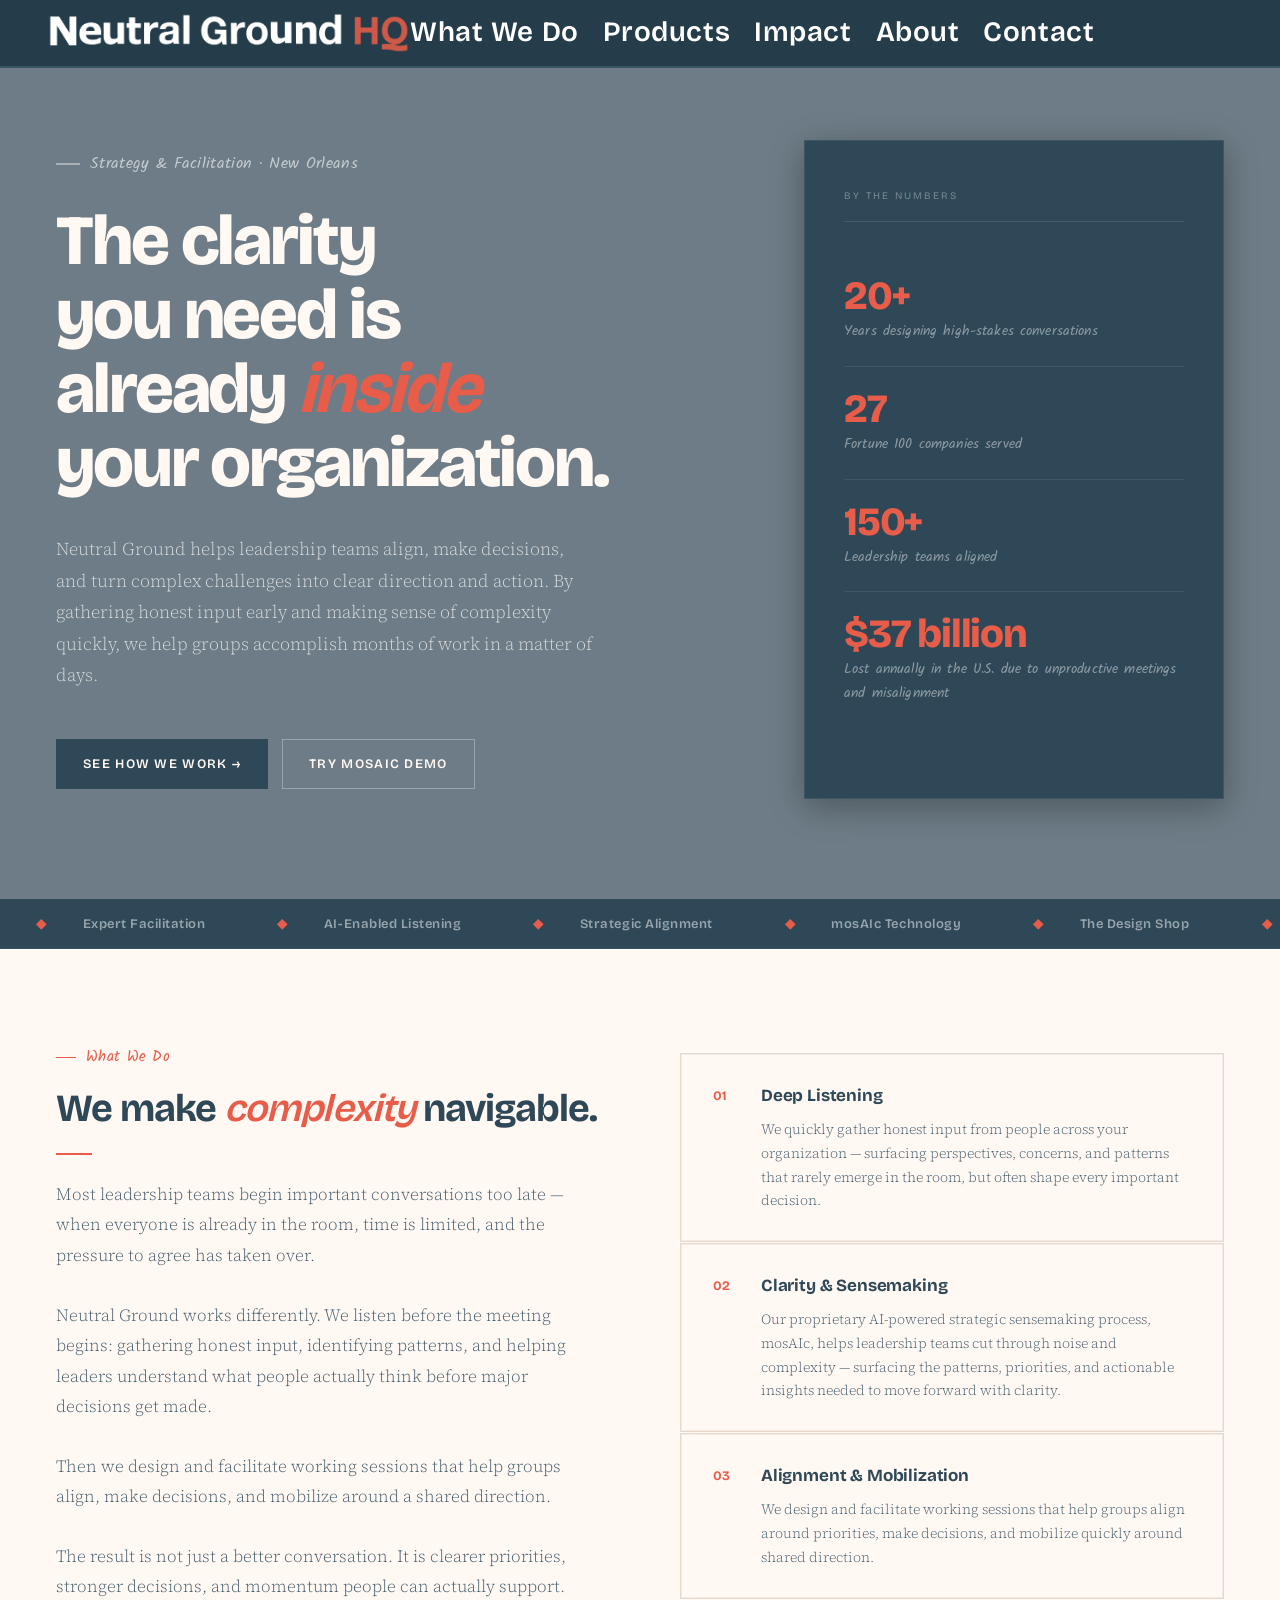
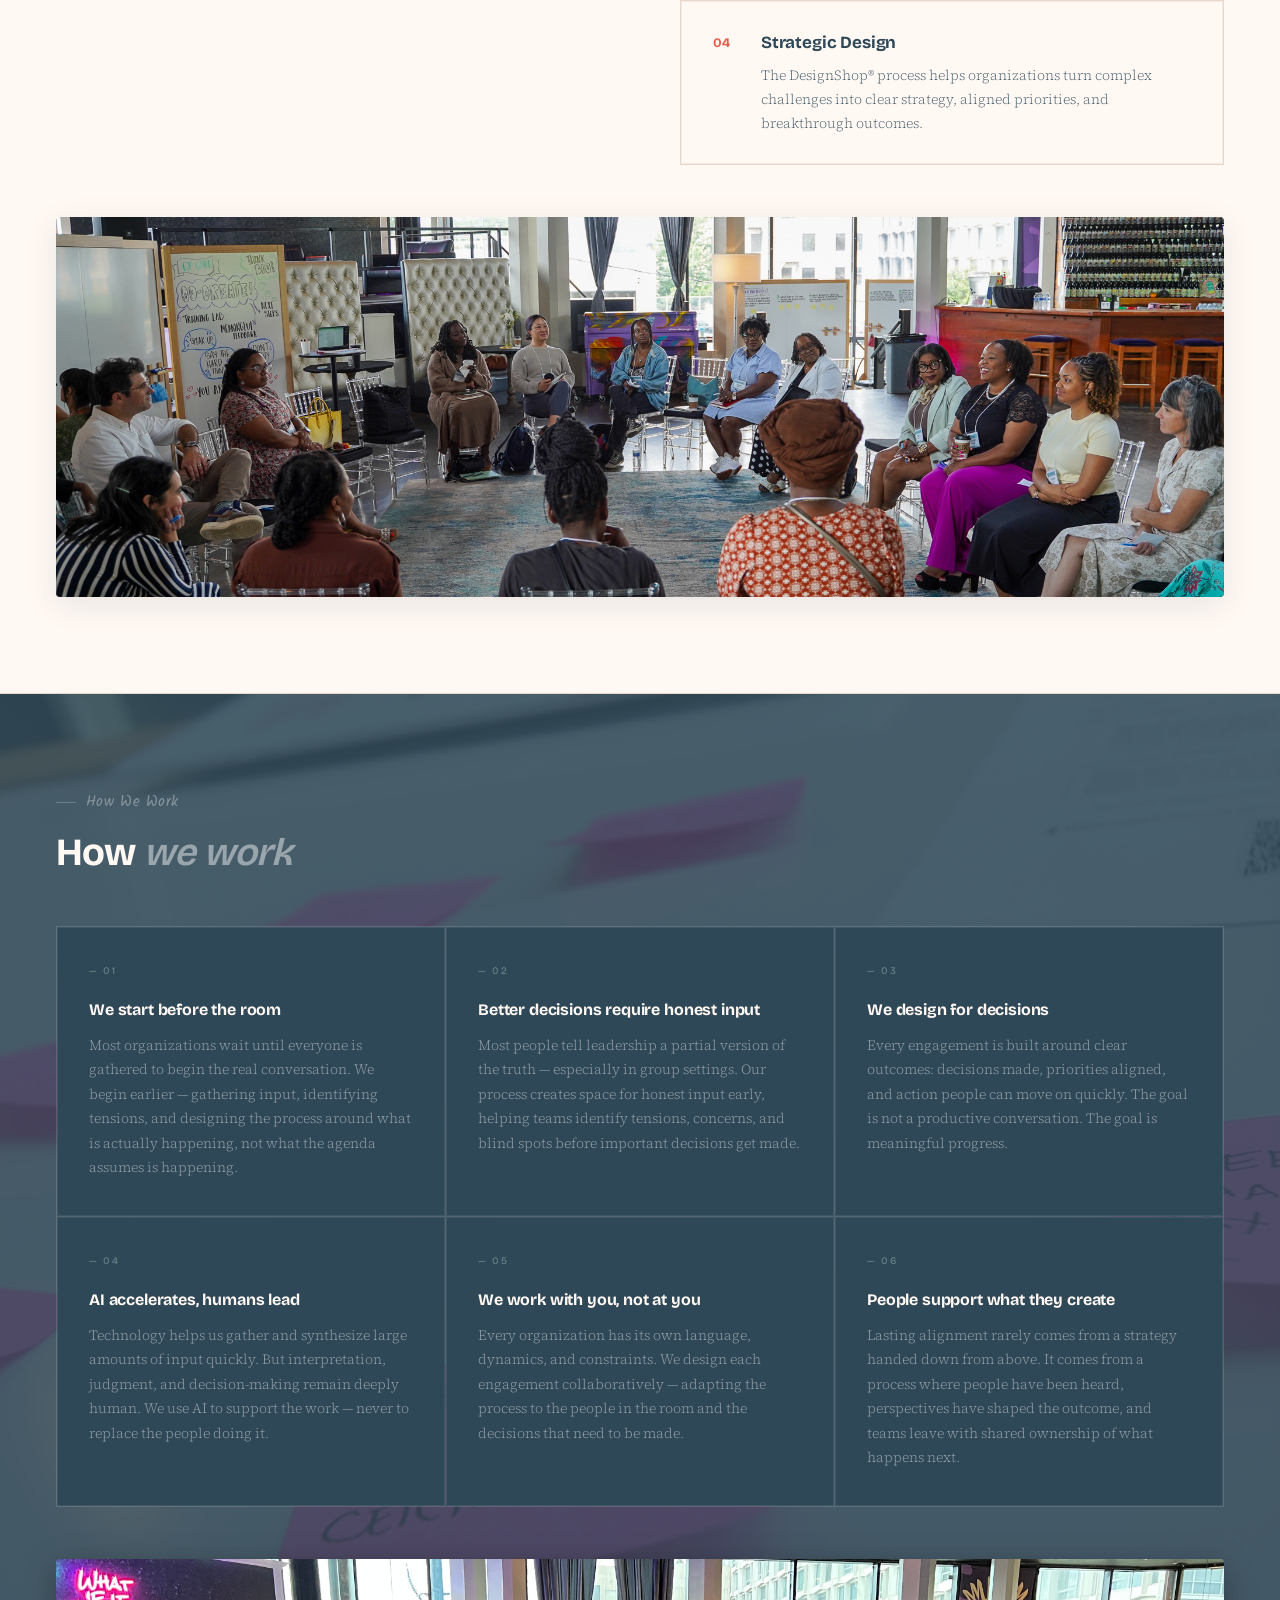
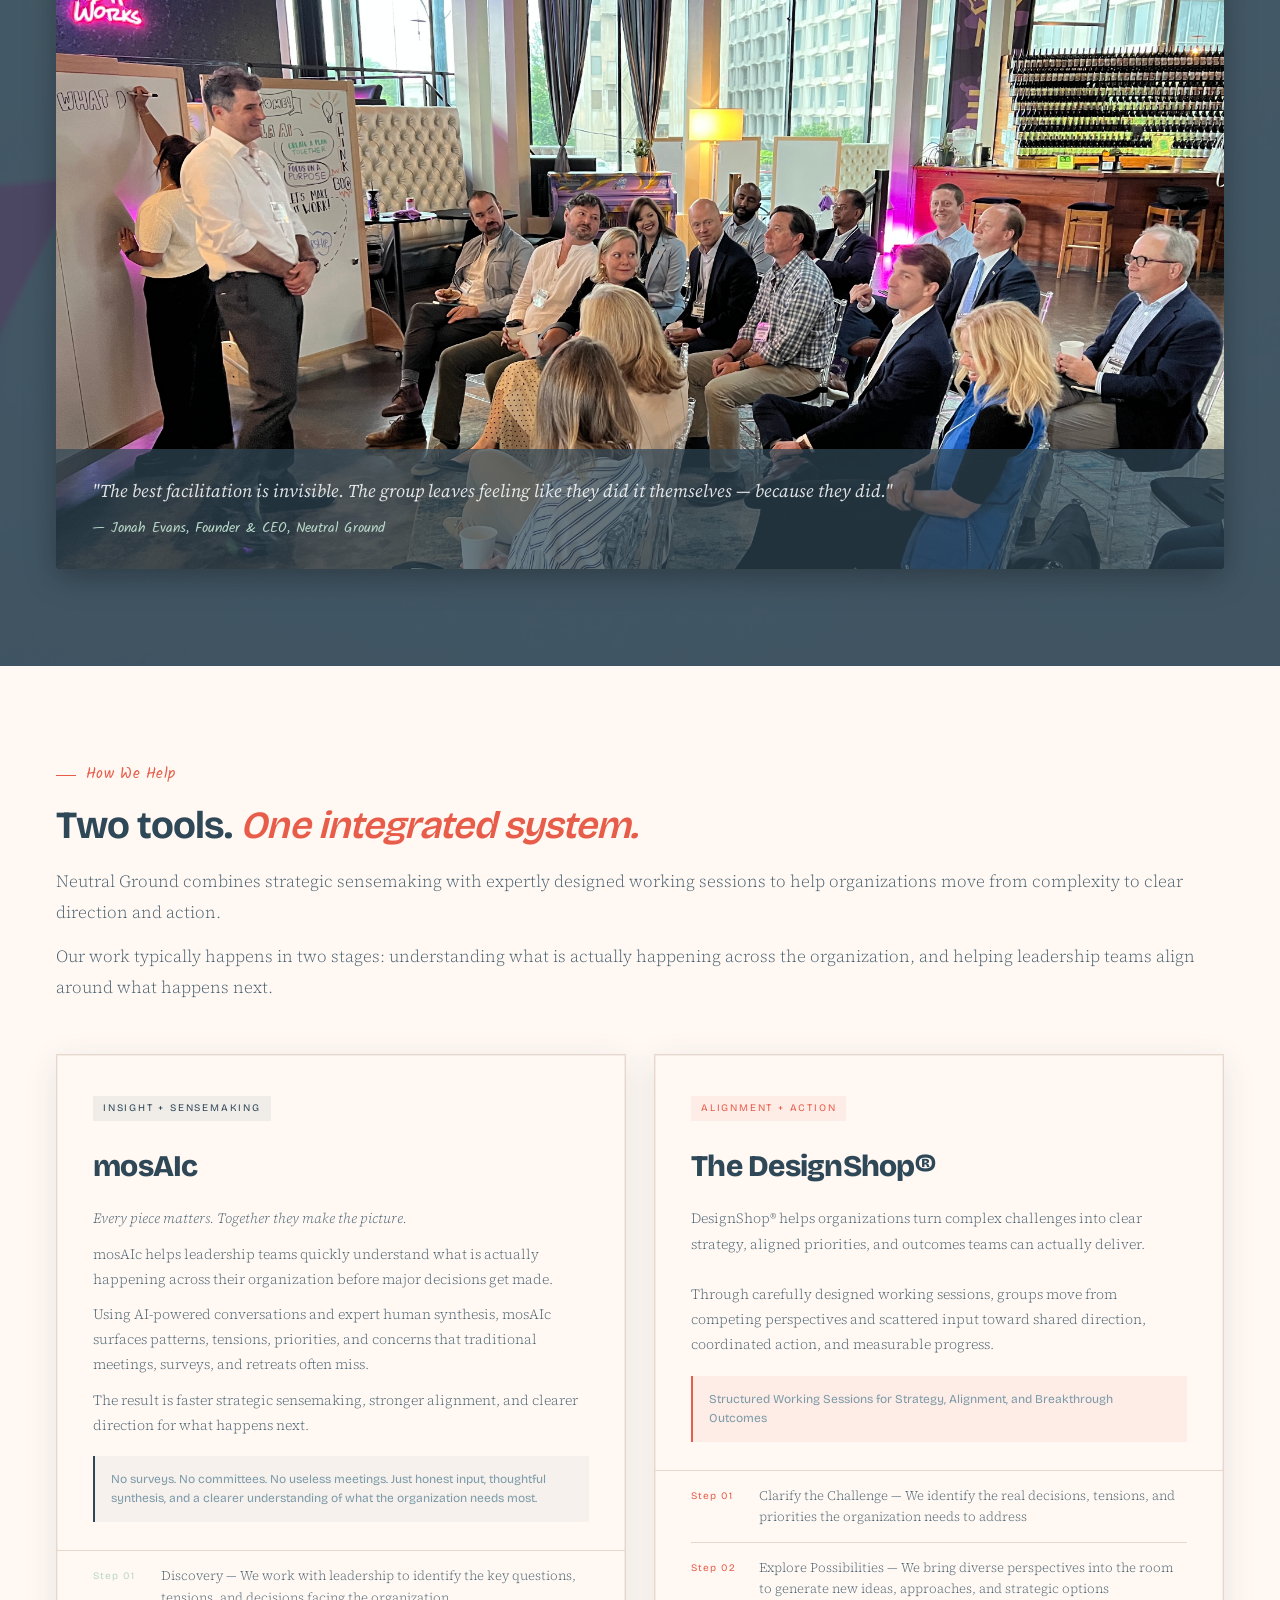
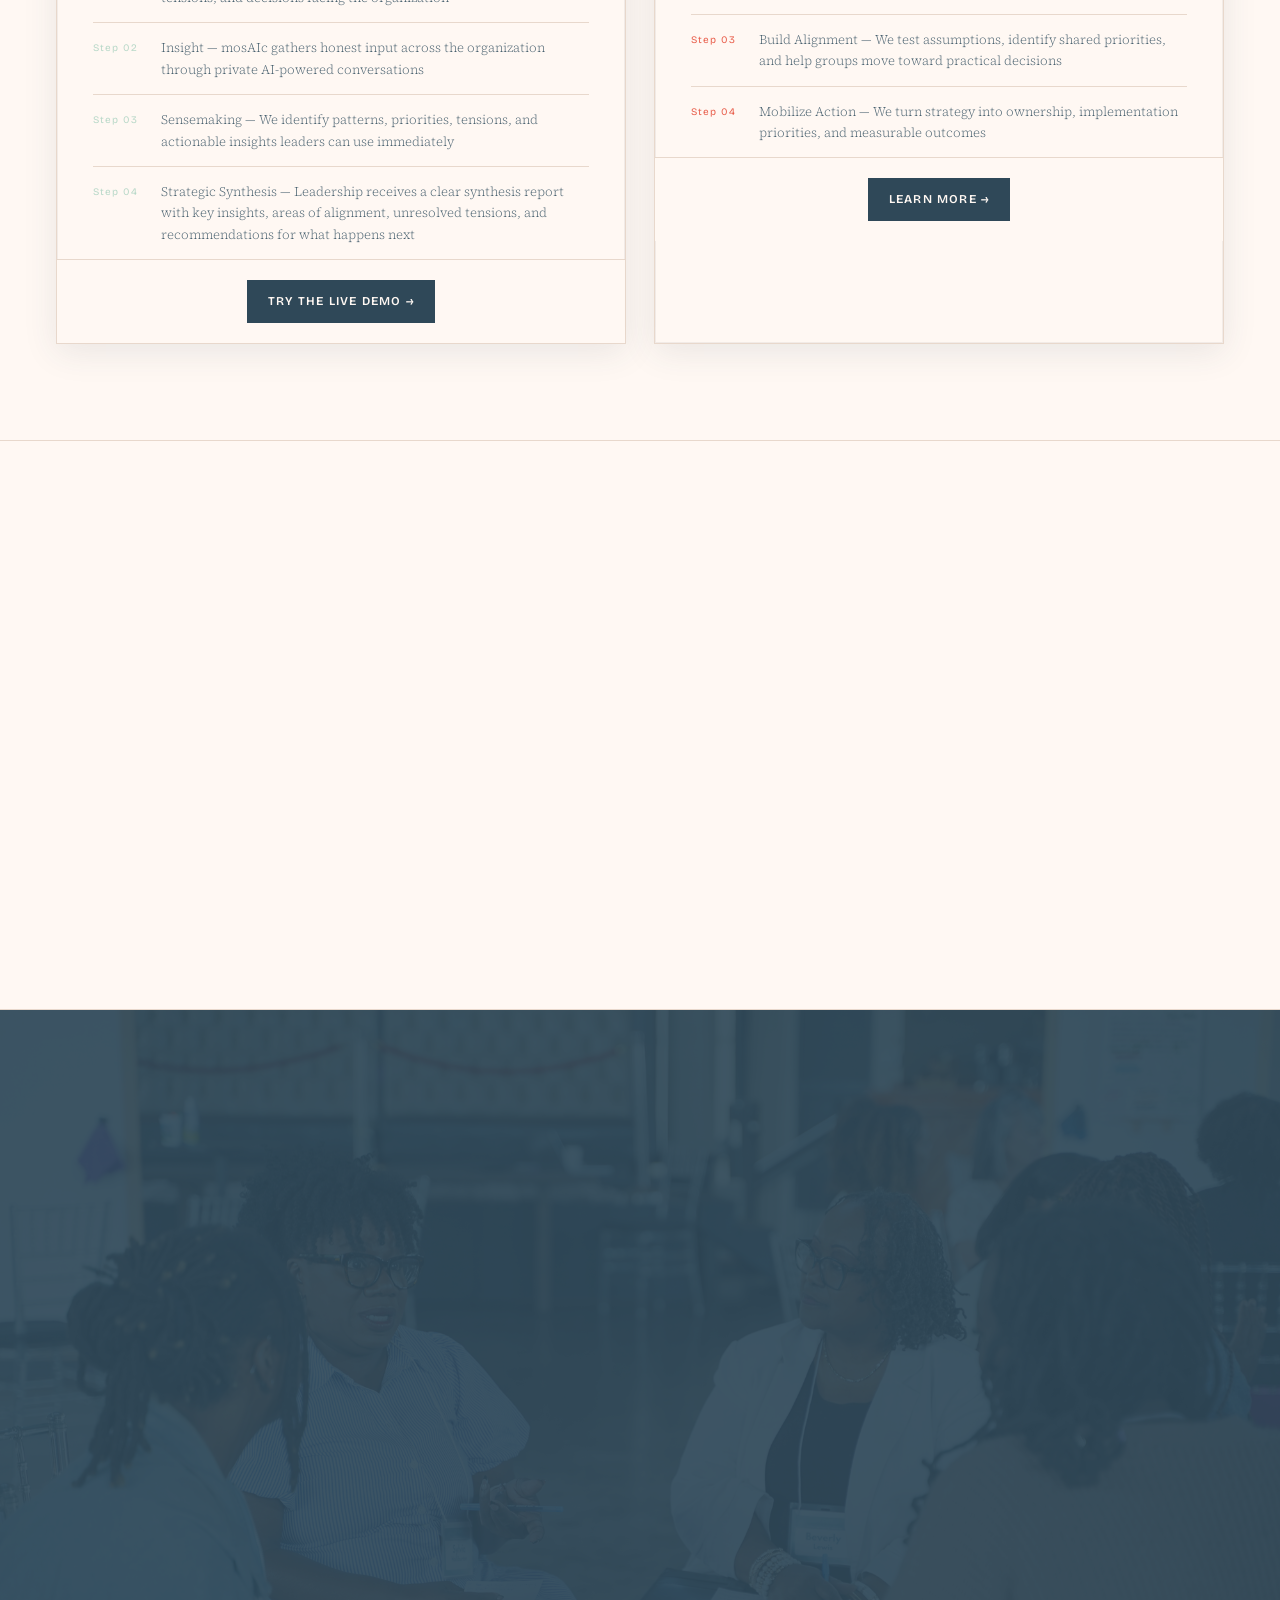
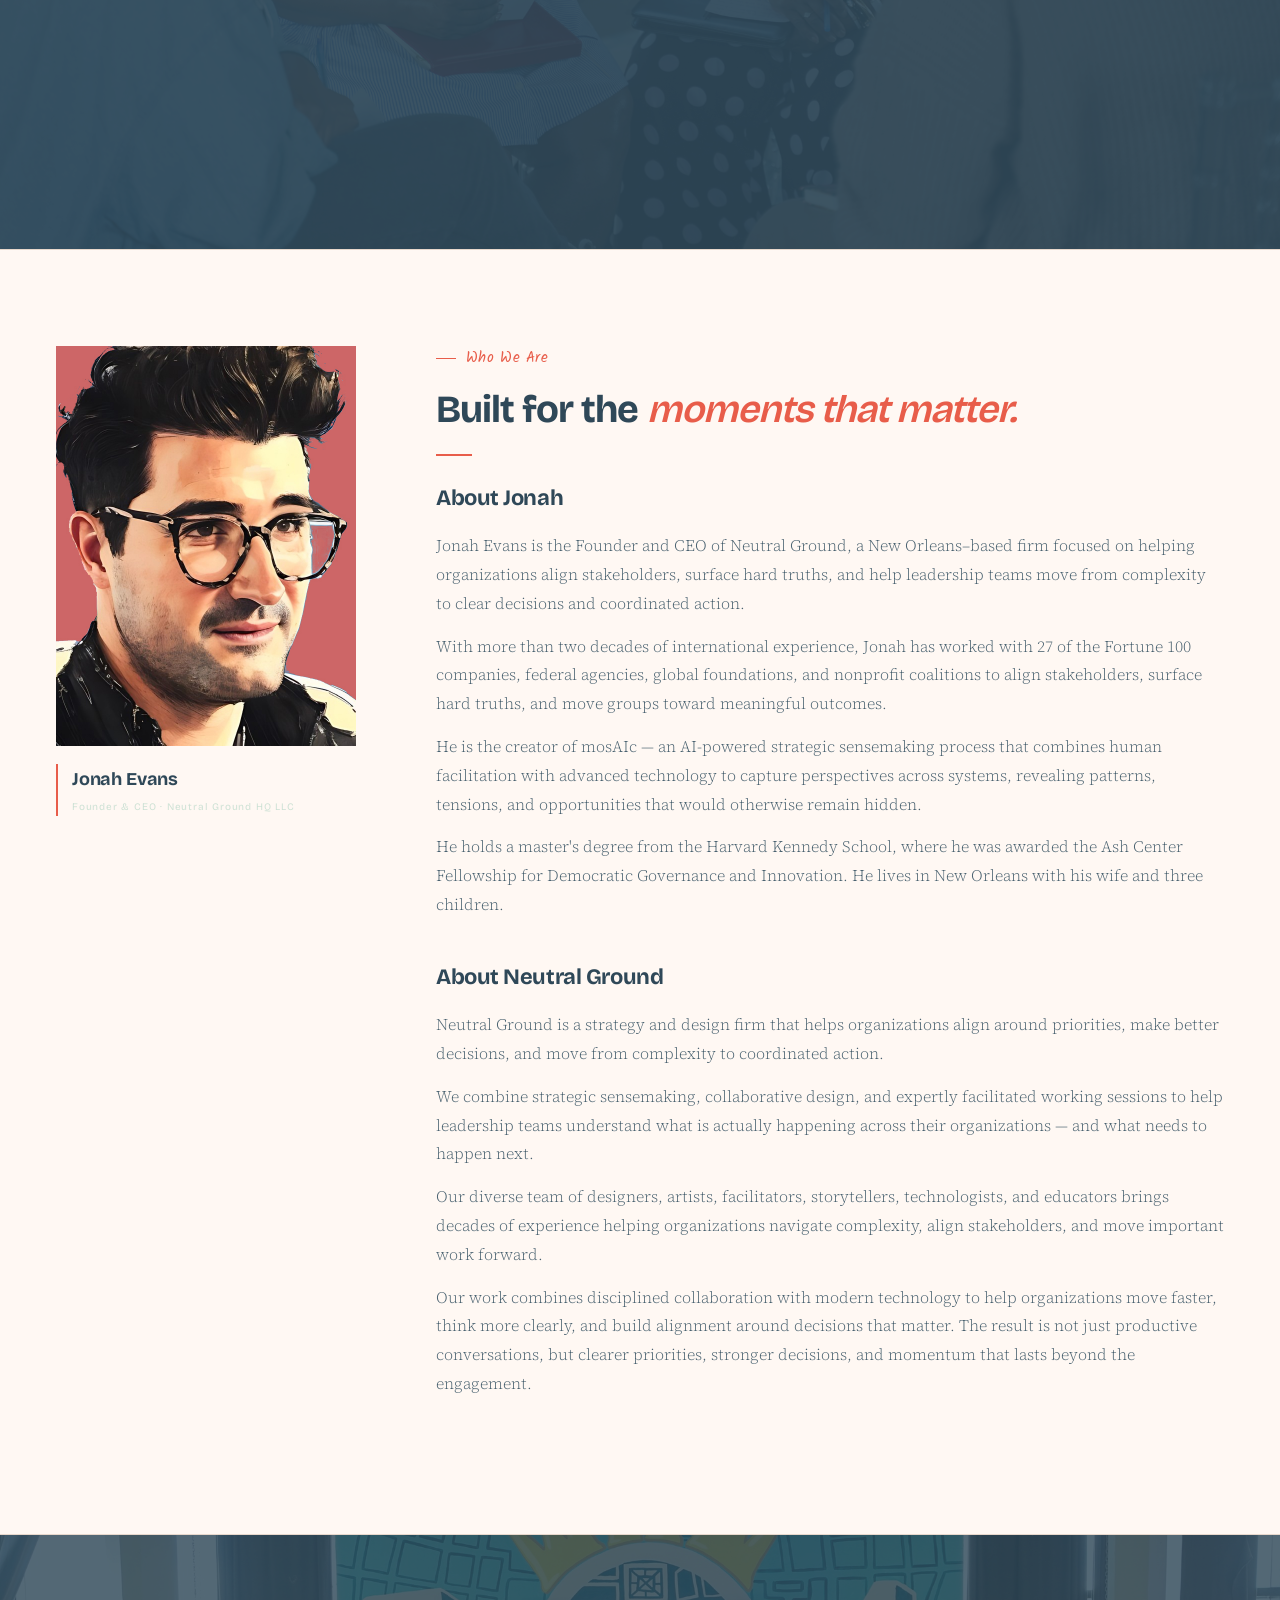
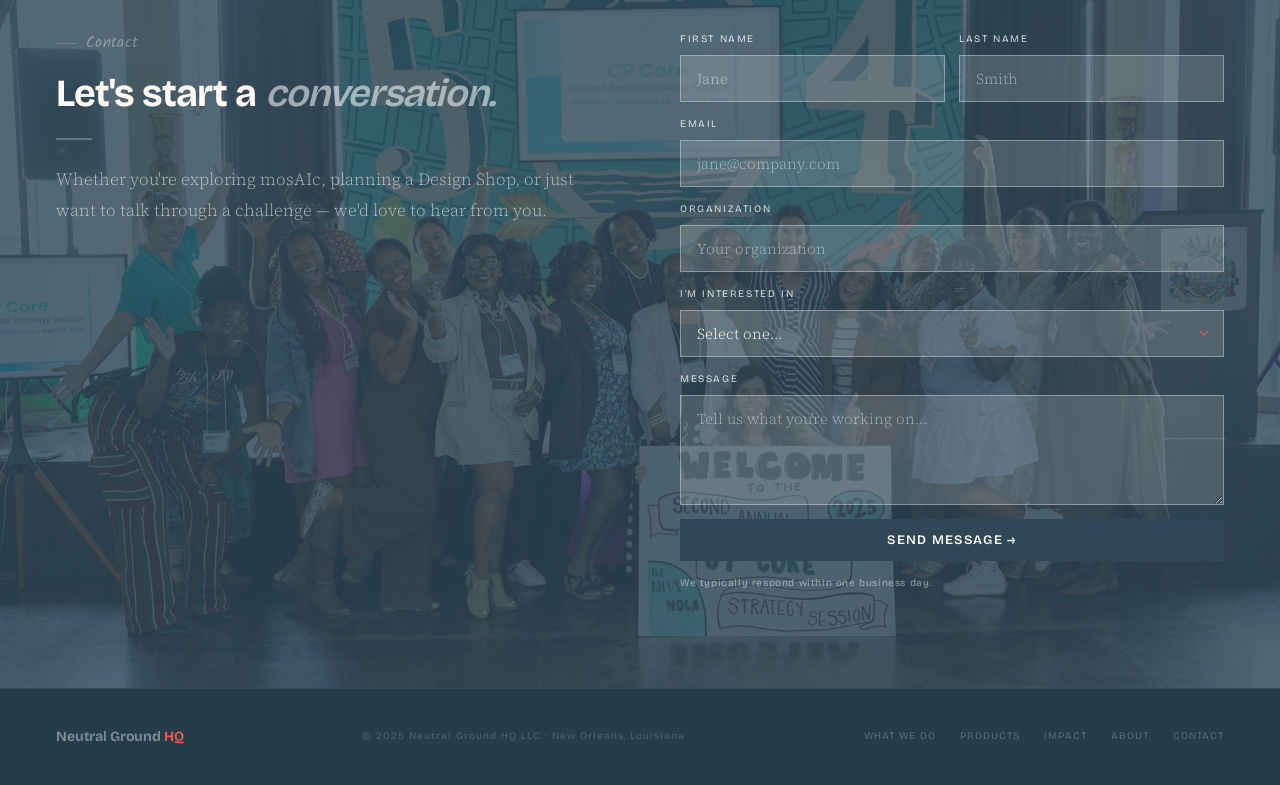
==== index.html @ d1ad0143 "Nav: rewrite from scratch with CSS grid layout Replaces flex-with-pseudo-element centering + absolut" ====
<!DOCTYPE html>
<html lang="en">
<head>
  <meta charset="UTF-8"/>
  <meta name="viewport" content="width=device-width, initial-scale=1.0"/>
  <title>Neutral Ground HQ — Strategy & Facilitation</title>
  <meta name="description" content="Neutral Ground HQ — Strategy & Facilitation. We help leadership teams align, decide, and move forward on their most complex challenges."/>
  <meta property="og:title" content="Neutral Ground HQ — Strategy & Facilitation"/>
  <meta property="og:description" content="We help leadership teams align, decide, and move forward on their most complex challenges."/>
  <meta property="og:image" content="https://neutralgroundhq.com/SEO.png"/>
  <meta property="og:url" content="https://neutralgroundhq.com"/>
  <meta property="og:type" content="website"/>
  <meta name="twitter:card" content="summary_large_image"/>
  <meta name="twitter:title" content="Neutral Ground HQ — Strategy & Facilitation"/>
  <meta name="twitter:description" content="We help leadership teams align, decide, and move forward on their most complex challenges."/>
  <meta name="twitter:image" content="https://neutralgroundhq.com/SEO.png"/>
  <link rel="preconnect" href="https://fonts.googleapis.com"/>
  <link rel="preconnect" href="https://fonts.gstatic.com" crossorigin/>
  <link href="https://fonts.googleapis.com/css2?family=Bricolage+Grotesque:opsz,wght@12..96,300;12..96,400;12..96,600;12..96,700;12..96,800&family=Source+Serif+4:ital,wght@0,300;0,400;1,300;1,400&family=Kalam:wght@300;400;700&display=swap" rel="stylesheet"/>
  <link rel="stylesheet" href="styles.css?v=7"/>
</head>
<body>

<!-- NAV -->
<nav class="site-nav">
  <a href="#hero" class="site-nav__logo" aria-label="Neutral Ground HQ home">
    <img src="Neutral_Ground_HQ_White.png" alt="Neutral Ground HQ"/>
  </a>
  <ul class="site-nav__links" id="navLinks">
    <li><a href="#what-we-do">What We Do</a></li>
    <li><a href="#products">Products</a></li>
    <li><a href="#impact">Impact</a></li>
    <li><a href="#who-we-are">About</a></li>
    <li><a href="#contact">Contact</a></li>
  </ul>
  <button class="site-nav__toggle" id="navToggle" aria-label="Toggle navigation" aria-expanded="false">
    <span></span><span></span><span></span>
  </button>
</nav>
<div class="site-nav__overlay" id="navOverlay"></div>

<!-- HERO -->
<section id="hero">
  <video class="hero-video" autoplay loop muted playsinline>
    <source src="HERO_BG_3.mp4" type="video/mp4"/>
  </video>
  <div class="hero-overlay"></div>
  <div class="hero-left fade-in">
    <p class="hero-kicker">Strategy &amp; Facilitation · New Orleans</p>
    <h1>
      The clarity<br/>
      you need is<br/>
      already <em>inside</em><br/>
      your organization.
    </h1>
    <p class="hero-lead">
      Neutral Ground helps leadership teams align, make decisions, and turn complex challenges into clear direction and action. By gathering honest input early and making sense of complexity quickly, we help groups accomplish months of work in a matter of days.
    </p>
    <div class="hero-actions">
      <a class="btn btn-navy" href="#approach">See How We Work →</a>
      <a class="btn btn-ghost" href="mosaic/">Try mosAIc Demo</a>
    </div>
  </div>
  <div class="hero-right fade-in">
    <p class="hero-panel-label">By the numbers</p>
    <div class="hero-stat">
      <div class="h-stat-num">20+</div>
      <div class="h-stat-lbl">Years designing high-stakes conversations</div>
    </div>
    <div class="hero-stat">
      <div class="h-stat-num">27</div>
      <div class="h-stat-lbl">Fortune 100 companies served</div>
    </div>
    <div class="hero-stat">
      <div class="h-stat-num">150+</div>
      <div class="h-stat-lbl">Leadership teams aligned</div>
    </div>
    <div class="hero-stat">
      <div class="h-stat-num">$37 billion</div>
      <div class="h-stat-lbl">Lost annually in the U.S. due to unproductive meetings and misalignment</div>
    </div>
  </div>
</section>

<!-- TICKER -->
<div class="ticker-wrap">
  <div class="ticker-track">
    <span class="ticker-item"><span class="ta">◆</span>Expert Facilitation</span>
    <span class="ticker-item"><span class="ta">◆</span>AI-Enabled Listening</span>
    <span class="ticker-item"><span class="ta">◆</span>Strategic Alignment</span>
    <span class="ticker-item"><span class="ta">◆</span>mosAIc Technology</span>
    <span class="ticker-item"><span class="ta">◆</span>The Design Shop</span>
    <span class="ticker-item"><span class="ta">◆</span>Collins Vision Framework</span>
    <span class="ticker-item"><span class="ta">◆</span>The Collaboration Code</span>
    <span class="ticker-item"><span class="ta">◆</span>Harvard Kennedy School</span>
    <span class="ticker-item"><span class="ta">◆</span>Expert Facilitation</span>
    <span class="ticker-item"><span class="ta">◆</span>AI-Enabled Listening</span>
    <span class="ticker-item"><span class="ta">◆</span>Strategic Alignment</span>
    <span class="ticker-item"><span class="ta">◆</span>mosAIc Technology</span>
    <span class="ticker-item"><span class="ta">◆</span>The Design Shop</span>
    <span class="ticker-item"><span class="ta">◆</span>Collins Vision Framework</span>
    <span class="ticker-item"><span class="ta">◆</span>The Collaboration Code</span>
    <span class="ticker-item"><span class="ta">◆</span>Harvard Kennedy School</span>
  </div>
</div>

<!-- WHAT WE DO -->
<section id="what-we-do">
  <div class="wwd-layout">
    <div class="fade-in">
      <p class="section-label">What We Do</p>
      <h2>We make <em>complexity</em> navigable.</h2>
      <div class="divider"></div>
      <p class="lead">Most leadership teams begin important conversations too late — when everyone is already in the room, time is limited, and the pressure to agree has taken over.</p>
      <br/>
      <p class="lead">Neutral Ground works differently. We listen before the meeting begins: gathering honest input, identifying patterns, and helping leaders understand what people actually think before major decisions get made.</p>
      <br/>
      <p class="lead">Then we design and facilitate working sessions that help groups align, make decisions, and mobilize around a shared direction.</p>
      <br/>
      <p class="lead">The result is not just a better conversation. It is clearer priorities, stronger decisions, and momentum people can actually support.</p>
    </div>
    <div class="service-list fade-in">
      <div class="service-item"><span class="s-num">01</span><div class="s-content"><h3>Deep Listening</h3><p>We quickly gather honest input from people across your organization &mdash; surfacing perspectives, concerns, and patterns that rarely emerge in the room, but often shape every important decision.</p></div></div>
      <div class="service-item"><span class="s-num">02</span><div class="s-content"><h3>Clarity &amp; Sensemaking</h3><p>Our proprietary AI-powered strategic sensemaking process, mosAIc, helps leadership teams cut through noise and complexity &mdash; surfacing the patterns, priorities, and actionable insights needed to move forward with clarity.</p></div></div>
      <div class="service-item"><span class="s-num">03</span><div class="s-content"><h3>Alignment &amp; Mobilization</h3><p>We design and facilitate working sessions that help groups align around priorities, make decisions, and mobilize quickly around shared direction.</p></div></div>
      <div class="service-item"><span class="s-num">04</span><div class="s-content"><h3>Strategic Design</h3><p>The DesignShop&reg; process helps organizations turn complex challenges into clear strategy, aligned priorities, and breakthrough outcomes.</p></div></div>
    </div>
  </div>
  <img class="section-photo section-photo-wide fade-in" src="People Photos/people-10.jpg" alt="Team working through a challenge together in a circle discussion"/>
</section>

<!-- APPROACH -->
<section id="approach">
  <div class="fade-in">
    <p class="section-label" style="color:rgba(255,255,255,0.35)">How We Work</p>
    <h2 class="light">How <em style="color:rgba(255,255,255,0.45)">we work</em></h2>
  </div>
  <div class="approach-grid fade-in">
    <div class="a-cell"><p class="a-num">— 01</p><h3 class="a-title">We start before the room</h3><p class="a-text">Most organizations wait until everyone is gathered to begin the real conversation. We begin earlier — gathering input, identifying tensions, and designing the process around what is actually happening, not what the agenda assumes is happening.</p></div>
    <div class="a-cell"><p class="a-num">— 02</p><h3 class="a-title">Better decisions require honest input</h3><p class="a-text">Most people tell leadership a partial version of the truth — especially in group settings. Our process creates space for honest input early, helping teams identify tensions, concerns, and blind spots before important decisions get made.</p></div>
    <div class="a-cell"><p class="a-num">— 03</p><h3 class="a-title">We design for decisions</h3><p class="a-text">Every engagement is built around clear outcomes: decisions made, priorities aligned, and action people can move on quickly. The goal is not a productive conversation. The goal is meaningful progress.</p></div>
    <div class="a-cell"><p class="a-num">— 04</p><h3 class="a-title">AI accelerates, humans lead</h3><p class="a-text">Technology helps us gather and synthesize large amounts of input quickly. But interpretation, judgment, and decision-making remain deeply human. We use AI to support the work — never to replace the people doing it.</p></div>
    <div class="a-cell"><p class="a-num">— 05</p><h3 class="a-title">We work with you, not at you</h3><p class="a-text">Every organization has its own language, dynamics, and constraints. We design each engagement collaboratively — adapting the process to the people in the room and the decisions that need to be made.</p></div>
    <div class="a-cell"><p class="a-num">— 06</p><h3 class="a-title">People support what they create</h3><p class="a-text">Lasting alignment rarely comes from a strategy handed down from above. It comes from a process where people have been heard, perspectives have shaped the outcome, and teams leave with shared ownership of what happens next.</p></div>
  </div>
  <div class="approach-photo-wrap fade-in">
    <img src="Photos/IMG_4321.JPG" alt="Facilitator leading a room of professionals"/>
    <div class="approach-photo-quote">
      <p>"The best facilitation is invisible. The group leaves feeling like they did it themselves — because they did."</p>
      <cite>— Jonah Evans, Founder &amp; CEO, Neutral Ground</cite>
    </div>
  </div>
</section>

<!-- PRODUCTS -->
<section id="products">
  <div class="fade-in">
    <p class="section-label">How We Help</p>
    <h2>Two tools. <em>One integrated system.</em></h2>
    <p class="lead" style="margin-top:14px">Neutral Ground combines strategic sensemaking with expertly designed working sessions to help organizations move from complexity to clear direction and action.</p>
    <p class="lead" style="margin-top:14px">Our work typically happens in two stages: understanding what is actually happening across the organization, and helping leadership teams align around what happens next.</p>
  </div>
  <div class="product-grid fade-in">
    <div class="product-card p-navy">
      <div class="product-header">
        <span class="p-eyebrow">Insight + Sensemaking</span>
        <h3 class="product-name">mosAIc</h3>
        <div class="product-desc">
          <p><em>Every piece matters. Together they make the picture.</em></p>
          <p>mosAIc helps leadership teams quickly understand what is actually happening across their organization before major decisions get made.</p>
          <p>Using AI-powered conversations and expert human synthesis, mosAIc surfaces patterns, tensions, priorities, and concerns that traditional meetings, surveys, and retreats often miss.</p>
          <p>The result is faster strategic sensemaking, stronger alignment, and clearer direction for what happens next.</p>
        </div>
        <div class="product-callout">No surveys. No committees. No useless meetings. Just honest input, thoughtful synthesis, and a clearer understanding of what the organization needs most.</div>
      </div>
      <ul class="product-steps">
        <li class="p-step"><span class="p-step-num">Step 01</span><span class="p-step-text">Discovery &mdash; We work with leadership to identify the key questions, tensions, and decisions facing the organization</span></li>
        <li class="p-step"><span class="p-step-num">Step 02</span><span class="p-step-text">Insight &mdash; mosAIc gathers honest input across the organization through private AI-powered conversations</span></li>
        <li class="p-step"><span class="p-step-num">Step 03</span><span class="p-step-text">Sensemaking &mdash; We identify patterns, priorities, tensions, and actionable insights leaders can use immediately</span></li>
        <li class="p-step"><span class="p-step-num">Step 04</span><span class="p-step-text">Strategic Synthesis &mdash; Leadership receives a clear synthesis report with key insights, areas of alignment, unresolved tensions, and recommendations for what happens next</span></li>
      </ul>
      <div class="product-footer">
        <a class="btn btn-navy btn-sm" href="mosaic/">Try the live demo →</a>
      </div>
    </div>
    <div class="product-card p-amber-t">
      <div class="product-header">
        <span class="p-eyebrow">Alignment + Action</span>
        <h3 class="product-name">The DesignShop&reg;</h3>
        <p class="product-desc">DesignShop&reg; helps organizations turn complex challenges into clear strategy, aligned priorities, and outcomes teams can actually deliver.<br/><br/>Through carefully designed working sessions, groups move from competing perspectives and scattered input toward shared direction, coordinated action, and measurable progress.</p>
        <div class="product-callout">Structured Working Sessions for Strategy, Alignment, and Breakthrough Outcomes</div>
      </div>
      <ul class="product-steps">
        <li class="p-step"><span class="p-step-num">Step 01</span><span class="p-step-text">Clarify the Challenge &mdash; We identify the real decisions, tensions, and priorities the organization needs to address</span></li>
        <li class="p-step"><span class="p-step-num">Step 02</span><span class="p-step-text">Explore Possibilities &mdash; We bring diverse perspectives into the room to generate new ideas, approaches, and strategic options</span></li>
        <li class="p-step"><span class="p-step-num">Step 03</span><span class="p-step-text">Build Alignment &mdash; We test assumptions, identify shared priorities, and help groups move toward practical decisions</span></li>
        <li class="p-step"><span class="p-step-num">Step 04</span><span class="p-step-text">Mobilize Action &mdash; We turn strategy into ownership, implementation priorities, and measurable outcomes</span></li>
      </ul>
      <div class="product-footer">
        <a class="btn btn-navy btn-sm" href="design-shop/">Learn More →</a>
      </div>
    </div>
  </div>
</section>

<!-- IMPACT -->
<section id="impact">
  <div class="impact-layout">
    <div class="fade-in impact-intro">
      <p class="section-label">Our Impact</p>
      <h2>Two decades. <em>Real results.</em></h2>
      <div class="divider"></div>
      <p class="lead">Neutral Ground helps organizations move through moments that matter: leadership transitions, strategic planning, organizational change, high-stakes retreats, competing priorities, and decisions that require real alignment to succeed.</p>
      <br/>
      <p class="lead">Our work spans Fortune 100 companies, nonprofits, universities, government agencies, and growing organizations navigating complexity, change, and rapid decision-making.</p>
    </div>
    <div class="fade-in">
      <p class="logo-strip-header">Recent clients + partners</p>
      <div class="logo-strip logo-strip-wide">
        <img src="LOGOs/gates-foundation.svg" alt="Gates Foundation"/>
        <img src="https://upload.wikimedia.org/wikipedia/commons/2/2f/Google_2015_logo.svg" alt="Google"/>
        <img src="https://upload.wikimedia.org/wikipedia/commons/0/06/US_Air_Force_Logo_Solid_Colour.svg" alt="U.S. Air Force"/>
        <img src="https://upload.wikimedia.org/wikipedia/commons/7/77/Tulane_University_Logo.svg" alt="Tulane University"/>
        <img src="https://upload.wikimedia.org/wikipedia/commons/b/b5/Logo_Habitat_for_Humanity.svg" alt="Habitat for Humanity"/>
        <img src="LOGOs/led-louisiana.svg" alt="Louisiana Economic Development"/>
      </div>
    </div>
  </div>
</section>

<!-- VALUES -->
<section id="values">
  <div class="fade-in">
    <p class="section-label">Our Values</p>
    <h2>What we <em>believe.</em></h2>
  </div>
  <div class="values-grid fade-in">
    <div class="v-cell"><p class="v-num">01</p><h3 class="v-title">People support what they help create</h3><p class="v-body">The strongest alignment comes from a process that reflects real perspectives. We build that into every engagement from the beginning because people are far more likely to support decisions they helped shape.</p></div>
    <div class="v-cell"><p class="v-num">02</p><h3 class="v-title">Hard truth, held well</h3><p class="v-body">The most useful thing we can offer leadership teams is an honest picture of where things actually stand. We create space for candor early &mdash; and help groups work productively with what emerges.</p></div>
    <div class="v-cell"><p class="v-num">03</p><h3 class="v-title">Human judgment, always</h3><p class="v-body">AI helps us move faster and synthesize at scale. But interpretation, judgment, and decision-making remain deeply human. We use technology to support the work &mdash; never to replace the people doing it.</p></div>
    <div class="v-cell"><p class="v-num">04</p><h3 class="v-title">Design over default</h3><p class="v-body">Good outcomes rarely happen by accident. They come from clear objectives, thoughtful structure, and a process designed around the real challenge the group needs to solve.</p></div>
    <div class="v-cell"><p class="v-num">05</p><h3 class="v-title">Outcomes, not optics</h3><p class="v-body">We measure success by what changes are made &mdash; decisions made, priorities aligned, and momentum that carries into real implementation. A well-run process without meaningful progress is not enough.</p></div>
    <div class="v-cell"><p class="v-num">06</p><h3 class="v-title">All of us are smarter than any of us.</h3><p class="v-body">The strongest solutions rarely come from a single person with the right answer. They emerge when diverse perspectives, honest input, and disciplined collaboration come together around a shared challenge.</p></div>
  </div>
</section>

<!-- WHO WE ARE -->
<section id="who-we-are">
  <div class="wwa-layout">
    <div class="bio-sidebar fade-in">
      <div class="headshot-wrap">
        <img src="Evans_headshot.jpg" alt="Jonah Evans" style="width:100%;height:100%;object-fit:cover;display:block;"/>
      </div>
      <div class="nameplate">
        <p class="nameplate-name">Jonah Evans</p>
        <p class="nameplate-role">Founder &amp; CEO · Neutral Ground HQ LLC</p>
      </div>
    </div>
    <div class="bio-main fade-in">
      <p class="section-label">Who We Are</p>
      <h2>Built for the <em>moments that matter.</em></h2>
      <div class="divider"></div>
      <div class="bio-section">
        <h3>About Jonah</h3>
        <p>Jonah Evans is the Founder and CEO of Neutral Ground, a New Orleans&ndash;based firm focused on helping organizations align stakeholders, surface hard truths, and help leadership teams move from complexity to clear decisions and coordinated action.</p>
        <p>With more than two decades of international experience, Jonah has worked with 27 of the Fortune 100 companies, federal agencies, global foundations, and nonprofit coalitions to align stakeholders, surface hard truths, and move groups toward meaningful outcomes.</p>
        <p>He is the creator of mosAIc &mdash; an AI-powered strategic sensemaking process that combines human facilitation with advanced technology to capture perspectives across systems, revealing patterns, tensions, and opportunities that would otherwise remain hidden.</p>
        <p>He holds a master's degree from the Harvard Kennedy School, where he was awarded the Ash Center Fellowship for Democratic Governance and Innovation. He lives in New Orleans with his wife and three children.</p>
      </div>
      <div class="bio-section">
        <h3>About Neutral Ground</h3>
        <p>Neutral Ground is a strategy and design firm that helps organizations align around priorities, make better decisions, and move from complexity to coordinated action.</p>
        <p>We combine strategic sensemaking, collaborative design, and expertly facilitated working sessions to help leadership teams understand what is actually happening across their organizations &mdash; and what needs to happen next.</p>
        <p>Our diverse team of designers, artists, facilitators, storytellers, technologists, and educators brings decades of experience helping organizations navigate complexity, align stakeholders, and move important work forward.</p>
        <p>Our work combines disciplined collaboration with modern technology to help organizations move faster, think more clearly, and build alignment around decisions that matter. The result is not just productive conversations, but clearer priorities, stronger decisions, and momentum that lasts beyond the engagement.</p>
      </div>
    </div>
  </div>
</section>

<!-- CONTACT -->
<section id="contact">
  <div class="contact-layout">
    <div class="fade-in">
      <p class="section-label">Contact</p>
      <h2 class="light">Let's start a <em>conversation.</em></h2>
      <div class="divider light"></div>
      <p class="lead light">Whether you're exploring mosAIc, planning a Design Shop, or just want to talk through a challenge — we'd love to hear from you.</p>
    </div>
    <form id="contactForm" class="contact-form fade-in">
      <input type="hidden" name="access_key" value="f3ae7047-282d-48bb-9bf1-25ac53d6015e">
      <input type="hidden" name="subject" value="New contact form submission — Neutral Ground">
      <input type="hidden" name="from_name" value="Neutral Ground Website">
      <div class="form-row">
        <div class="form-field">
          <label for="fname">First Name</label>
          <input type="text" id="fname" name="fname" placeholder="Jane"/>
        </div>
        <div class="form-field">
          <label for="lname">Last Name</label>
          <input type="text" id="lname" name="lname" placeholder="Smith"/>
        </div>
      </div>
      <div class="form-field">
        <label for="email">Email</label>
        <input type="email" id="email" name="email" placeholder="jane@company.com"/>
      </div>
      <div class="form-field">
        <label for="org">Organization</label>
        <input type="text" id="org" name="org" placeholder="Your organization"/>
      </div>
      <div class="form-field">
        <label for="interest">I'm interested in</label>
        <select id="interest" name="interest">
          <option value="">Select one…</option>
          <option value="mosaic">mosAIc</option>
          <option value="design-shop">The Design Shop</option>
          <option value="facilitation">Expert Facilitation</option>
          <option value="other">Something else</option>
        </select>
      </div>
      <div class="form-field">
        <label for="message">Message</label>
        <textarea id="message" name="message" placeholder="Tell us what you're working on…"></textarea>
      </div>
      <button type="submit" class="btn btn-navy" style="border:none;cursor:pointer;width:100%;justify-content:center;">Send Message →</button>
      <p id="status" class="form-note">We typically respond within one business day.</p>
    </form>
    <div id="thankYou" class="thank-you fade-in" style="display:none;" role="status" aria-live="polite">
      <svg class="ty-check" viewBox="0 0 24 24" width="40" height="40" aria-hidden="true">
        <circle cx="12" cy="12" r="11" fill="none" stroke="currentColor" stroke-width="1.5"/>
        <path d="M7 12.5l3.2 3.2L17 9" fill="none" stroke="currentColor" stroke-width="2" stroke-linecap="round" stroke-linejoin="round"/>
      </svg>
      <h3 class="ty-title">Thanks — we got it.</h3>
      <p class="ty-body">We'll respond within one business day. In the meantime, feel free to explore what we do.</p>
      <a class="btn btn-ghost btn-sm" href="mosaic/">Try the mosAIc demo →</a>
    </div>
  </div>
</section>

<!-- FOOTER -->
<footer>
  <div class="footer-logo">Neutral Ground <span>HQ</span></div>
  <p class="footer-copy">© 2025 Neutral Ground HQ LLC · New Orleans, Louisiana</p>
  <nav class="footer-links">
    <a href="#what-we-do">What We Do</a>
    <a href="#products">Products</a>
    <a href="#impact">Impact</a>
    <a href="#who-we-are">About</a>
    <a href="#contact">Contact</a>
  </nav>
</footer>

<script>
  // Fade-in animations
  const observer = new IntersectionObserver(
    entries => entries.forEach(e => { if (e.isIntersecting) e.target.classList.add('visible'); }),
    { threshold: 0.12 }
  );
  document.querySelectorAll('.fade-in').forEach(el => observer.observe(el));

  // Mobile nav toggle
  const toggle = document.getElementById('navToggle');
  const links = document.getElementById('navLinks');
  const overlay = document.getElementById('navOverlay');

  function closeNav() {
    toggle.classList.remove('open');
    links.classList.remove('open');
    overlay.classList.remove('open');
    toggle.setAttribute('aria-expanded', 'false');
    document.body.style.overflow = '';
  }

  toggle.addEventListener('click', () => {
    const isOpen = links.classList.contains('open');
    if (isOpen) {
      closeNav();
    } else {
      toggle.classList.add('open');
      links.classList.add('open');
      overlay.classList.add('open');
      toggle.setAttribute('aria-expanded', 'true');
      document.body.style.overflow = 'hidden';
    }
  });

  overlay.addEventListener('click', closeNav);
  links.querySelectorAll('a').forEach(a => a.addEventListener('click', closeNav));

  // Contact form submission (Web3Forms)
  const contactForm = document.getElementById('contactForm');
  const contactStatus = document.getElementById('status');

  contactForm.addEventListener('submit', async (e) => {
    e.preventDefault();
    contactStatus.textContent = 'Sending…';

    const formData = new FormData(contactForm);

    try {
      const response = await fetch('https://api.web3forms.com/submit', {
        method: 'POST',
        body: formData
      });
      const result = await response.json();

      if (result.success) {
        contactForm.style.display = 'none';
        document.getElementById('thankYou').style.display = 'flex';
      } else {
        contactStatus.textContent = 'Something went wrong — please try again.';
      }
    } catch {
      contactStatus.textContent = 'Network error — please email neutralgroundhq@gmail.com directly.';
    }
  });
</script>
</body>
</html>
---- styles.css ----
*, *::before, *::after { box-sizing: border-box; margin: 0; padding: 0; }

:root {
  --white:   #FFF8F3;
  --off:     #FFF8F3;
  --off2:    #F5C4B8;
  --navy:    #2F4858;
  --navy2:   #253D4A;
  --navy3:   #375565;
  --ink:     #2F4858;
  --ink2:    #4A6270;
  --ink3:    #7A9AA8;
  --red:     #E85D4A;
  --red-dim: rgba(232,93,74,0.12);
  --blue:    #B8D8C8;
  --amber-l: rgba(232,93,74,0.08);
  --border:  #E8D8CC;
  --border2: #D4C4B8;
  --ff-head:   'Bricolage Grotesque', sans-serif;
  --ff-body:   'Source Serif 4', Georgia, serif;
  --ff-accent: 'Kalam', cursive;
}

html {
  scroll-behavior: smooth;
  scroll-padding-top: 80px;
}

section, footer {
  scroll-margin-top: 80px;
}

body {
  background: var(--white);
  color: var(--ink);
  font-family: var(--ff-body);
  font-size: 17px;
  line-height: 1.7;
  overflow-x: hidden;
}

/* ── NAV ──────────────────────────────────────── */
.site-nav {
  position: fixed;
  top: 0;
  left: 0;
  width: 100%;
  height: 68px;
  z-index: 1000;
  display: grid;
  grid-template-columns: 1fr auto 1fr;
  align-items: center;
  padding: 0 48px;
  background: var(--navy2);
  border-bottom: 2px solid var(--navy3);
  box-sizing: border-box;
}

.site-nav__logo {
  justify-self: start;
  display: block;
  line-height: 0;
  text-decoration: none;
}

.site-nav__logo img {
  display: block;
  height: 40px;
  width: auto;
}

.site-nav__links {
  justify-self: center;
  display: flex;
  align-items: center;
  gap: 24px;
  list-style: none;
  margin: 0;
  padding: 0;
}

.site-nav__links a {
  font-family: var(--ff-head);
  font-size: 28px;
  font-weight: 600;
  letter-spacing: 0.02em;
  color: #ffffff;
  text-decoration: none;
  white-space: nowrap;
  transition: color 0.2s;
}

.site-nav__links a:hover { color: var(--white); }

.site-nav__toggle {
  justify-self: end;
  display: none;
  background: none;
  border: none;
  cursor: pointer;
  padding: 4px;
  z-index: 1200;
}

.site-nav__toggle span {
  display: block;
  width: 26px;
  height: 2px;
  background: var(--white);
  margin: 6px 0;
  border-radius: 2px;
  transition: transform 0.3s ease, opacity 0.3s ease;
}

.site-nav__toggle.open span:nth-child(1) {
  transform: translateY(8px) rotate(45deg);
}
.site-nav__toggle.open span:nth-child(2) {
  opacity: 0;
}
.site-nav__toggle.open span:nth-child(3) {
  transform: translateY(-8px) rotate(-45deg);
}

.site-nav__overlay {
  display: none;
}

/* ── HERO ─────────────────────────────────────── */
#hero {
  padding: 140px 56px 100px;
  display: grid;
  grid-template-columns: 1fr 420px;
  gap: 80px;
  align-items: center;
  min-height: 100vh;
  border-bottom: 1px solid var(--navy);
  position: relative;
  overflow: hidden;
}

.hero-video {
  position: absolute;
  top: 0;
  left: 0;
  width: 100%;
  height: 100%;
  object-fit: cover;
  z-index: 0;
}

.hero-overlay {
  position: absolute;
  top: 0;
  left: 0;
  width: 100%;
  height: 100%;
  background: rgba(47,72,88,0.7);
  z-index: 1;
}

.hero-left {
  position: relative;
  z-index: 2;
}

#hero h1 { color: var(--white); }
#hero .hero-kicker { color: rgba(255,255,255,0.6); }
#hero .hero-kicker::before { background: rgba(255,255,255,0.4); }
#hero .btn-ghost { color: var(--white); border-color: rgba(255,255,255,0.3); }

.hero-kicker {
  font-family: var(--ff-accent);
  font-size: 16px;
  letter-spacing: 0.02em;
  color: var(--red);
  margin-bottom: 28px;
  display: flex;
  align-items: center;
  gap: 10px;
}

.hero-kicker::before {
  content: '';
  display: inline-block;
  width: 24px; height: 1.5px;
  background: var(--red);
}

h1 {
  font-family: var(--ff-head);
  font-size: clamp(42px, 5.5vw, 74px);
  font-weight: 800;
  line-height: 1.05;
  letter-spacing: -0.03em;
  color: var(--navy);
  margin-bottom: 32px;
}

h1 em {
  font-style: italic;
  color: var(--red);
  font-weight: 700;
}

.hero-lead {
  font-size: 18px;
  font-weight: 300;
  color: rgba(255,255,255,0.7);
  line-height: 1.75;
  max-width: 540px;
  margin-bottom: 48px;
}

.hero-actions {
  display: flex;
  gap: 14px;
  flex-wrap: wrap;
}

.btn {
  font-family: var(--ff-head);
  font-size: 13px;
  font-weight: 600;
  letter-spacing: 0.1em;
  text-transform: uppercase;
  padding: 13px 26px;
  text-decoration: none;
  display: inline-flex;
  align-items: center;
  gap: 8px;
  transition: all 0.2s;
  border: 1.5px solid transparent;
}

.btn-navy {
  background: var(--navy);
  color: var(--white);
  border-color: var(--navy);
}
.btn-navy:hover { background: var(--red); border-color: var(--red); }

.btn-ghost {
  background: transparent;
  color: var(--navy);
  border-color: var(--border2);
}
.btn-ghost:hover { border-color: var(--blue); color: var(--blue); }

.btn-sm { font-size: 12px; padding: 10px 20px; }

/* Hero right — stat panel */
.hero-right {
  background: var(--navy);
  padding: 48px 40px;
  display: flex;
  flex-direction: column;
  gap: 0;
  position: relative;
  z-index: 2;
  box-shadow: inset 0 0 0 1px rgba(255,255,255,0.08), 0 8px 32px rgba(0,0,0,0.3);
  align-self: stretch;
}

.hero-panel-label {
  font-family: var(--ff-head);
  font-size: 10px;
  letter-spacing: 0.2em;
  text-transform: uppercase;
  color: rgba(255,255,255,0.35);
  margin-bottom: 32px;
  padding-bottom: 16px;
  border-bottom: 1px solid rgba(255,255,255,0.1);
}

.hero-stat {
  padding: 22px 0;
  border-bottom: 1px solid rgba(255,255,255,0.08);
}
.hero-stat:last-child { border-bottom: none; }

.h-stat-num {
  font-family: var(--ff-head);
  font-size: 40px;
  font-weight: 800;
  letter-spacing: -0.03em;
  color: var(--red);
  line-height: 1;
  margin-bottom: 4px;
}

.h-stat-lbl {
  font-family: var(--ff-accent);
  font-size: 14px;
  letter-spacing: 0.01em;
  color: rgba(255,255,255,0.45);
}

/* ── TICKER ───────────────────────────────────── */
.ticker-wrap {
  background: var(--navy);
  border-bottom: 1px solid var(--navy3);
  padding: 13px 0;
  overflow: hidden;
}

.ticker-track {
  display: flex;
  white-space: nowrap;
  animation: ticker 36s linear infinite;
}

.ticker-item {
  font-family: var(--ff-head);
  font-size: 13px;
  font-weight: 600;
  letter-spacing: 0.04em;
  color: rgba(255,255,255,0.5);
  padding: 0 36px;
}

.ticker-item .ta { color: var(--red); margin-right: 36px; }

@keyframes ticker {
  0%   { transform: translateX(0); }
  100% { transform: translateX(-50%); }
}

/* ── SECTION FOUNDATIONS ──────────────────────── */
section { padding: 96px 56px; }

.section-label {
  font-family: var(--ff-accent);
  font-size: 15px;
  letter-spacing: 0.02em;
  color: var(--red);
  margin-bottom: 16px;
  display: flex;
  align-items: center;
  gap: 10px;
}

.section-label::before {
  content: '';
  display: inline-block;
  width: 20px; height: 1px;
  background: var(--red);
}

h2 {
  font-family: var(--ff-head);
  font-size: clamp(28px, 3vw, 46px);
  font-weight: 700;
  line-height: 1.1;
  letter-spacing: -0.025em;
  color: var(--navy);
  margin-bottom: 20px;
}

h2 em { font-style: italic; font-weight: 600; color: var(--red); }
h2.light { color: var(--white); }
h2.light em { color: rgba(255,255,255,0.55); }

.lead {
  font-size: 17px;
  font-weight: 300;
  color: var(--ink2);
  line-height: 1.8;
  max-width: 580px;
}

.lead.light { color: rgba(255,255,255,0.6); }

.divider { width: 36px; height: 2px; background: var(--red); margin: 24px 0; }
.divider.light { background: rgba(255,255,255,0.25); }

/* ── WHAT WE DO ───────────────────────────────── */
#what-we-do {
  background: var(--off);
  border-bottom: 1px solid var(--border);
}

.wwd-layout {
  display: grid;
  grid-template-columns: 1fr 1fr;
  gap: 80px;
  align-items: start;
}

.service-list {
  display: flex;
  flex-direction: column;
  gap: 1px;
  margin-top: 8px;
}

.service-item {
  background: var(--white);
  border: 1px solid var(--border);
  padding: 28px 32px;
  display: flex;
  gap: 24px;
  align-items: flex-start;
  transition: border-color 0.2s, box-shadow 0.2s;
  box-shadow: inset 0 0 0 1px rgba(0,0,0,0.05);
}
.service-item:hover {
  border-color: var(--border2);
  box-shadow: 0 2px 16px rgba(47,72,88,0.06);
}

.s-num {
  font-family: var(--ff-head);
  font-size: 13px;
  font-weight: 700;
  color: var(--red);
  letter-spacing: 0.02em;
  min-width: 24px;
  padding-top: 3px;
}

.s-content h3 {
  font-family: var(--ff-head);
  font-size: 17px;
  font-weight: 700;
  letter-spacing: -0.01em;
  color: var(--navy);
  margin-bottom: 7px;
}

.s-content p {
  font-size: 14px;
  font-weight: 300;
  color: var(--ink2);
  line-height: 1.7;
  font-family: var(--ff-body);
}

/* ── APPROACH ─────────────────────────────────── */
#approach {
  background: var(--navy);
  border-bottom: 1px solid rgba(255,255,255,0.06);
}

#approach .section-label { color: rgba(255,255,255,0.4); }
#approach .section-label::before { background: rgba(255,255,255,0.2); }

.approach-grid {
  display: grid;
  grid-template-columns: repeat(3, 1fr);
  gap: 1px;
  background: rgba(255,255,255,0.07);
  border: 1px solid rgba(255,255,255,0.07);
  margin-top: 52px;
}

.a-cell {
  background: var(--navy);
  padding: 36px 32px;
  transition: background 0.2s;
  position: relative;
  box-shadow: inset 0 0 0 1px rgba(255,255,255,0.08);
}
.a-cell:hover { background: var(--navy3); }

.a-cell::before {
  content: '';
  position: absolute;
  top: 0; left: 0; right: 0;
  height: 2px;
  background: transparent;
  transition: background 0.2s;
}
.a-cell:hover::before { background: var(--red); }

.a-num {
  font-family: var(--ff-head);
  font-size: 10px;
  letter-spacing: 0.15em;
  color: rgba(184,216,200,0.45);
  margin-bottom: 16px;
}

.a-title {
  font-family: var(--ff-head);
  font-size: 16px;
  font-weight: 700;
  color: var(--white);
  margin-bottom: 10px;
  letter-spacing: -0.01em;
}

.a-text {
  font-family: var(--ff-body);
  font-size: 14px;
  font-weight: 300;
  color: rgba(255,255,255,0.5);
  line-height: 1.75;
}

.approach-pull {
  margin-top: 52px;
  padding: 32px 36px;
  border-left: 3px solid var(--red);
  background: rgba(255,255,255,0.03);
  max-width: 680px;
}

.approach-pull p {
  font-family: var(--ff-body);
  font-size: 20px;
  font-style: italic;
  color: rgba(255,255,255,0.7);
  line-height: 1.5;
  margin-bottom: 14px;
}

.approach-pull cite {
  font-family: var(--ff-accent);
  font-size: 14px;
  letter-spacing: 0.01em;
  color: var(--blue);
  font-style: normal;
}

/* ── PRODUCTS ─────────────────────────────────── */
#products {
  background: var(--white);
  border-bottom: 1px solid var(--border);
}

.product-grid {
  display: grid;
  grid-template-columns: 1fr 1fr;
  gap: 28px;
  margin-top: 52px;
}

.product-card {
  border: 1px solid var(--border);
  overflow: hidden;
  transition: box-shadow 0.2s;
  box-shadow: inset 0 0 0 1px rgba(0,0,0,0.05), 0 8px 32px rgba(47,72,88,0.1);
}
.product-card:hover {
  box-shadow: 0 8px 32px rgba(47,72,88,0.08);
}

.product-header {
  padding: 36px 36px 28px;
  border-bottom: 1px solid var(--border);
}

.p-eyebrow {
  font-family: var(--ff-head);
  font-size: 10px;
  letter-spacing: 0.18em;
  text-transform: uppercase;
  padding: 4px 10px;
  display: inline-block;
  margin-bottom: 20px;
}

.p-navy .p-eyebrow { background: rgba(47,72,88,0.07); color: var(--navy); }
.p-amber-t .p-eyebrow { background: var(--amber-l); color: var(--red); }

.product-name {
  font-family: var(--ff-head);
  font-size: 30px;
  font-weight: 800;
  letter-spacing: -0.025em;
  color: var(--navy);
  margin-bottom: 14px;
}

.product-desc {
  font-family: var(--ff-body);
  font-size: 14px;
  font-weight: 300;
  color: var(--ink2);
  line-height: 1.8;
}

.product-desc p + p { margin-top: 10px; }

.product-callout {
  font-family: var(--ff-head);
  font-size: 12px;
  color: var(--ink3);
  padding: 14px 16px;
  margin-top: 18px;
  line-height: 1.6;
}

.p-navy .product-callout { background: rgba(47,72,88,0.04); border-left: 2px solid var(--navy); }
.p-amber-t .product-callout { background: var(--amber-l); border-left: 2px solid var(--red); }

.product-steps {
  list-style: none;
  padding: 0 36px;
}

.p-step {
  display: flex;
  gap: 16px;
  padding: 14px 0;
  border-bottom: 1px solid var(--border);
  align-items: flex-start;
}
.p-step:last-child { border-bottom: none; }

.p-step-num {
  font-family: var(--ff-head);
  font-size: 10px;
  letter-spacing: 0.1em;
  min-width: 52px;
  flex-shrink: 0;
  padding-top: 3px;
}

.p-navy .p-step-num { color: var(--blue); }
.p-amber-t .p-step-num { color: var(--red); }

.p-step-text {
  font-family: var(--ff-body);
  font-size: 13px;
  font-weight: 300;
  color: var(--ink2);
  line-height: 1.65;
}

.product-footer {
  padding: 20px 36px;
  background: var(--off);
  border-top: 1px solid var(--border);
  display: flex;
  align-items: center;
  justify-content: center;
  gap: 16px;
  flex-wrap: wrap;
}

.p-link {
  font-family: var(--ff-head);
  font-size: 13px;
  font-weight: 600;
  letter-spacing: 0.02em;
  text-decoration: none;
  display: inline-flex;
  align-items: center;
  gap: 8px;
  transition: gap 0.2s;
}

.p-navy .p-link { color: var(--navy); }
.p-amber-t .p-link { color: var(--blue); }
.p-link:hover { gap: 14px; }

/* ── MOSAIC DEMO ──────────────────────────────── */
#mosaic-demo {
  background: var(--off);
  border-bottom: 1px solid var(--border);
}

.demo-layout {
  display: grid;
  grid-template-columns: 1fr 1fr;
  gap: 60px;
  align-items: center;
  margin-top: 52px;
}

.demo-panel {
  background: var(--navy2);
  border: 1px solid rgba(255,255,255,0.07);
  overflow: hidden;
  box-shadow: inset 0 0 0 1px rgba(255,255,255,0.08), 0 8px 32px rgba(0,0,0,0.3);
}

.demo-bar {
  background: rgba(255,255,255,0.04);
  border-bottom: 1px solid rgba(255,255,255,0.07);
  padding: 10px 16px;
  display: flex;
  align-items: center;
  gap: 6px;
}

.dot-r { width: 10px; height: 10px; border-radius: 50%; background: #E85D4A; }
.dot-y { width: 10px; height: 10px; border-radius: 50%; background: var(--red); }
.dot-g { width: 10px; height: 10px; border-radius: 50%; background: #6DB88A; }

.demo-url {
  font-family: var(--ff-head);
  font-size: 13px;
  color: var(--blue);
  opacity: 0.6;
  margin-left: 10px;
}

.demo-body-inner {
  padding: 36px 32px;
}

.demo-status {
  font-family: var(--ff-head);
  font-size: 10px;
  letter-spacing: 0.18em;
  text-transform: uppercase;
  color: rgba(255,255,255,0.3);
  margin-bottom: 14px;
  display: flex;
  align-items: center;
  gap: 8px;
}

.status-dot {
  width: 6px; height: 6px;
  background: var(--blue);
  border-radius: 50%;
  animation: blink 2s ease-in-out infinite;
}

@keyframes blink { 0%,100%{opacity:1;} 50%{opacity:.3;} }

.demo-quote {
  font-family: var(--ff-body);
  font-size: 18px;
  font-style: italic;
  color: rgba(255,255,255,0.8);
  line-height: 1.5;
  margin-bottom: 28px;
}

.demo-right p {
  font-size: 16px;
  font-weight: 300;
  color: var(--ink2);
  line-height: 1.8;
  margin-bottom: 32px;
  font-family: var(--ff-body);
}

/* ── IMPACT ───────────────────────────────────── */
#impact {
  background: var(--white);
  border-bottom: 1px solid var(--border);
}

.impact-layout {
  display: grid;
  grid-template-columns: 1fr 1fr;
  gap: 80px;
  align-items: start;
}

.stats-panel {
  display: grid;
  grid-template-columns: 1fr 1fr;
  gap: 1px;
  background: var(--border);
  border: 1px solid var(--border);
  margin-top: 8px;
}

.stat-box {
  background: var(--white);
  padding: 28px 24px;
  transition: background 0.2s;
  box-shadow: inset 0 0 0 1px rgba(0,0,0,0.05);
}
.stat-box:hover { background: var(--off); }

.stat-num {
  font-family: var(--ff-head);
  font-size: 44px;
  font-weight: 800;
  letter-spacing: -0.03em;
  color: var(--red);
  line-height: 1;
  margin-bottom: 6px;
}

.stat-lbl {
  font-family: var(--ff-accent);
  font-size: 13px;
  letter-spacing: 0.01em;
  color: var(--ink3);
}

.logo-strip-header {
  font-family: var(--ff-accent);
  font-size: 14px;
  letter-spacing: 0.01em;
  color: var(--ink3);
  margin-bottom: 24px;
  margin-top: 52px;
  padding-bottom: 12px;
  border-bottom: 1px solid var(--border);
}

.logo-strip {
  display: flex;
  flex-wrap: wrap;
  align-items: center;
  gap: 36px 48px;
}

.logo-strip img {
  height: 36px;
  width: auto;
  max-width: 130px;
  object-fit: contain;
  display: block;
}

.logo-strip-wide {
  justify-content: center;
  gap: 48px 64px;
}

.logo-strip-wide img {
  height: 72px;
  max-width: 240px;
}

.impact-intro .lead {
  max-width: none;
}

#impact .logo-strip-header {
  margin-top: 0;
}

#products .lead {
  max-width: none;
}

.logo-strip-ph {
  font-family: var(--ff-head);
  font-size: 12px;
  color: var(--border2);
  border: 1px dashed var(--border);
  padding: 8px 14px;
  white-space: nowrap;
}

/* ── DESIGN SHOP ──────────────────────────────── */
#design-shop {
  background: var(--off);
  border-bottom: 1px solid var(--border);
}

.ds-layout {
  display: grid;
  grid-template-columns: 1fr 1fr;
  gap: 80px;
  align-items: start;
}

.ds-features {
  display: flex;
  flex-direction: column;
  gap: 1px;
}

.ds-feat {
  background: var(--white);
  border: 1px solid var(--border);
  padding: 22px 26px;
  display: flex;
  gap: 18px;
  align-items: flex-start;
  transition: border-color 0.2s;
  box-shadow: inset 0 0 0 1px rgba(0,0,0,0.05);
}
.ds-feat:hover { border-color: var(--border2); }

.ds-arrow {
  font-family: var(--ff-head);
  font-size: 12px;
  color: var(--blue);
  flex-shrink: 0;
  padding-top: 3px;
}

.ds-feat h4 {
  font-family: var(--ff-head);
  font-size: 15px;
  font-weight: 700;
  color: var(--navy);
  margin-bottom: 5px;
  letter-spacing: -0.01em;
}

.ds-feat p {
  font-family: var(--ff-body);
  font-size: 13px;
  font-weight: 300;
  color: var(--ink2);
  line-height: 1.7;
}

.collab-box {
  background: var(--navy);
  padding: 28px 32px;
  margin-top: 24px;
  display: flex;
  gap: 20px;
  align-items: flex-start;
  box-shadow: inset 0 0 0 1px rgba(255,255,255,0.08), 0 8px 32px rgba(0,0,0,0.3);
}

.collab-bar {
  width: 2px;
  background: var(--red);
  flex-shrink: 0;
  align-self: stretch;
}

.collab-inner h4 {
  font-family: var(--ff-head);
  font-size: 16px;
  font-weight: 700;
  color: var(--white);
  margin-bottom: 8px;
}

.collab-inner p {
  font-family: var(--ff-body);
  font-size: 13px;
  font-weight: 300;
  color: rgba(255,255,255,0.55);
  line-height: 1.7;
  margin-bottom: 14px;
}

.collab-link {
  font-family: var(--ff-head);
  font-size: 13px;
  font-weight: 600;
  letter-spacing: 0.02em;
  color: var(--blue);
  text-decoration: none;
  display: inline-flex;
  align-items: center;
  gap: 6px;
  transition: gap 0.2s;
}
.collab-link:hover { gap: 10px; }

/* ── VALUES ───────────────────────────────────── */
#values {
  background: var(--white);
  border-bottom: 1px solid var(--border);
}

.values-grid {
  display: grid;
  grid-template-columns: repeat(3, 1fr);
  gap: 1px;
  background: var(--border);
  border: 1px solid var(--border);
  margin-top: 52px;
}

.v-cell {
  background: var(--white);
  padding: 36px 30px;
  transition: background 0.2s;
  position: relative;
  box-shadow: inset 0 0 0 1px rgba(255,255,255,0.08);
}
.v-cell:hover { background: var(--off); }
.v-cell:hover::before {
  content: '';
  position: absolute;
  top: 0; left: 0; right: 0;
  height: 2px;
  background: var(--red);
}

.v-num {
  font-family: var(--ff-head);
  font-size: 10px;
  letter-spacing: 0.15em;
  color: var(--blue);
  opacity: 0.5;
  margin-bottom: 14px;
}

.v-title {
  font-family: var(--ff-head);
  font-size: 16px;
  font-weight: 700;
  letter-spacing: -0.01em;
  color: var(--navy);
  margin-bottom: 10px;
}

.v-body {
  font-family: var(--ff-body);
  font-size: 13px;
  font-weight: 300;
  color: var(--ink2);
  line-height: 1.75;
}

/* ── WHO WE ARE ───────────────────────────────── */
#who-we-are {
  background: var(--off);
  border-bottom: 1px solid var(--border);
}

.wwa-layout {
  display: grid;
  grid-template-columns: 300px 1fr;
  gap: 80px;
  align-items: start;
}

.bio-sidebar { position: sticky; top: 88px; }

.headshot-wrap {
  width: 100%;
  aspect-ratio: 3/4;
  background: var(--navy);
  position: relative;
  overflow: hidden;
}

.headshot-inner {
  width: 100%;
  height: 100%;
  background: linear-gradient(160deg, var(--navy3) 0%, var(--navy2) 100%);
  display: flex;
  align-items: flex-end;
  padding: 18px;
}

.headshot-ph {
  font-family: var(--ff-head);
  font-size: 10px;
  letter-spacing: 0.12em;
  text-transform: uppercase;
  color: rgba(255,255,255,0.25);
}

.nameplate {
  margin-top: 18px;
  padding-left: 14px;
  border-left: 2px solid var(--red);
}

.nameplate-name {
  font-family: var(--ff-head);
  font-size: 18px;
  font-weight: 700;
  letter-spacing: -0.01em;
  color: var(--navy);
}

.nameplate-role {
  font-family: var(--ff-head);
  font-size: 10px;
  letter-spacing: 0.08em;
  color: var(--blue);
  opacity: 0.7;
  margin-top: 4px;
}

.cred-tags {
  display: flex;
  flex-wrap: wrap;
  gap: 6px;
  margin-top: 14px;
}

.cred-tag {
  font-family: var(--ff-head);
  font-size: 10px;
  letter-spacing: 0.06em;
  text-transform: uppercase;
  color: var(--ink3);
  background: var(--white);
  border: 1px solid var(--border);
  padding: 4px 9px;
}

.bio-main {}

.bio-section { margin-bottom: 40px; }

.bio-section h3 {
  font-family: var(--ff-head);
  font-size: 22px;
  font-weight: 700;
  letter-spacing: -0.02em;
  color: var(--navy);
  margin-bottom: 14px;
}

.bio-section p {
  font-family: var(--ff-body);
  font-size: 16px;
  font-weight: 300;
  color: var(--ink2);
  line-height: 1.8;
  margin-bottom: 14px;
}

/* ── CONTACT ──────────────────────────────────── */
#contact {
  background: var(--navy);
}

.contact-layout {
  display: grid;
  grid-template-columns: 1fr 1fr;
  gap: 80px;
  align-items: start;
}

#contact .section-label { color: rgba(255,255,255,0.35); }
#contact .section-label::before { background: rgba(255,255,255,0.2); }

.contact-info { margin-top: 36px; }

.c-row {
  display: flex;
  gap: 20px;
  padding: 14px 0;
  border-bottom: 1px solid rgba(255,255,255,0.07);
  align-items: flex-start;
}

.c-lbl {
  font-family: var(--ff-head);
  font-size: 10px;
  letter-spacing: 0.15em;
  text-transform: uppercase;
  color: var(--red);
  min-width: 80px;
  flex-shrink: 0;
  padding-top: 2px;
}

.c-val {
  font-family: var(--ff-body);
  font-size: 14px;
  font-weight: 300;
  color: rgba(255,255,255,0.8);
}

.c-val a { color: rgba(255,255,255,0.8); text-decoration: none; transition: color 0.2s; }
.c-val a:hover { color: var(--blue); }

.contact-form {
  display: flex;
  flex-direction: column;
  gap: 14px;
}

.form-row { display: grid; grid-template-columns: 1fr 1fr; gap: 14px; }

.form-field { display: flex; flex-direction: column; gap: 7px; }

.form-field label {
  font-family: var(--ff-head);
  font-size: 10px;
  letter-spacing: 0.16em;
  text-transform: uppercase;
  color: rgba(255,255,255,0.8);
}

.form-field input,
.form-field textarea,
.form-field select {
  background: rgba(255,255,255,0.15);
  border: 1px solid rgba(255,255,255,0.35);
  color: var(--white);
  font-family: var(--ff-body);
  font-size: 15px;
  font-weight: 300;
  padding: 12px 16px;
  outline: none;
  transition: border-color 0.2s;
}

.form-field input::placeholder,
.form-field textarea::placeholder { color: rgba(255,255,255,0.5); }

.form-field input:focus,
.form-field textarea:focus,
.form-field select:focus { border-color: var(--blue); }

.form-field textarea { resize: vertical; min-height: 110px; }

.form-field select {
  appearance: none;
  background-image: url("data:image/svg+xml,%3Csvg xmlns='http://www.w3.org/2000/svg' width='10' height='6'%3E%3Cpath d='M1 1l4 4 4-4' stroke='rgba(232,93,74,.7)' stroke-width='1.5' fill='none'/%3E%3C/svg%3E");
  background-repeat: no-repeat;
  background-position: right 14px center;
}
.form-field select option { background: var(--navy2); }

.form-note {
  font-family: var(--ff-head);
  font-size: 10px;
  color: rgba(255,255,255,0.5);
  letter-spacing: 0.06em;
}

.thank-you {
  padding: 32px 36px;
  background: rgba(255,255,255,0.06);
  border: 1px solid rgba(255,255,255,0.15);
  border-left: 3px solid var(--red);
  color: var(--white);
  flex-direction: column;
  gap: 16px;
  align-items: flex-start;
}
.ty-check { color: var(--red); }
.ty-title {
  font-size: 28px;
  color: var(--white);
  margin: 0;
  line-height: 1.2;
}
.ty-body {
  color: rgba(255,255,255,0.65);
  margin: 0;
  max-width: 40ch;
  line-height: 1.5;
}

/* ── FOOTER ───────────────────────────────────── */
footer {
  background: var(--navy2);
  border-top: 1px solid rgba(255,255,255,0.06);
  padding: 36px 56px;
  display: flex;
  align-items: center;
  justify-content: space-between;
}

.footer-logo {
  font-family: var(--ff-head);
  font-size: 14px;
  font-weight: 700;
  letter-spacing: -0.01em;
  color: rgba(255,255,255,0.4);
}
.footer-logo span { color: var(--red); }

.footer-copy {
  font-family: var(--ff-head);
  font-size: 10px;
  letter-spacing: 0.1em;
  color: rgba(255,255,255,0.2);
}

.footer-links { display: flex; gap: 24px; }
.footer-links a {
  font-family: var(--ff-head);
  font-size: 10px;
  letter-spacing: 0.1em;
  text-transform: uppercase;
  color: rgba(255,255,255,0.25);
  text-decoration: none;
  transition: color 0.2s;
}
.footer-links a:hover { color: var(--blue); }

/* ── GRAPHIC SHOWCASE ─────────────────────────── */
.graphic-showcase {
  padding: 72px 56px;
  background: var(--navy);
  border-bottom: 1px solid rgba(255,255,255,0.06);
  display: flex;
  justify-content: center;
}
.graphic-showcase img {
  width: 85%;
  max-width: 1200px;
  height: auto;
  display: block;
  border-radius: 4px;
  box-shadow: inset 0 0 0 1px rgba(255,255,255,0.08), 0 8px 32px rgba(0,0,0,0.3);
}

/* ── PHOTO PLACEHOLDERS ───────────────────────── */
.photo-ph {
  width: 100%;
  background: var(--navy2);
  display: flex;
  align-items: center;
  justify-content: center;
  position: relative;
  overflow: hidden;
}

.photo-ph::after {
  content: attr(data-label);
  font-family: var(--ff-head);
  font-size: 10px;
  letter-spacing: 0.18em;
  text-transform: uppercase;
  color: rgba(255,255,255,0.25);
  text-align: center;
  padding: 0 24px;
}

.photo-ph-wide  { height: 380px; margin-top: 52px; }
.photo-ph-tall  { height: 480px; }
.photo-ph-med   { height: 300px; margin-top: 28px; }

.photo-ph-light { background: var(--off2); }
.photo-ph-light::after { color: var(--border2); }

/* ── SECTION PHOTOS ──────────────────────────── */
.section-photo {
  width: 100%;
  display: block;
  object-fit: cover;
  border-radius: 4px;
  box-shadow: inset 0 0 0 1px rgba(0,0,0,0.05), 0 8px 32px rgba(47,72,88,0.1);
}
.section-photo-wide { height: 380px; margin-top: 52px; }
.section-photo-tall { height: 480px; }
.section-photo-med  { height: 300px; margin-top: 28px; }

/* ── SECTION BACKGROUND IMAGES ───────────────── */
#approach {
  position: relative;
  overflow: hidden;
}
#approach::before {
  content: '';
  position: absolute;
  top: 0; left: 0; width: 100%; height: 100%;
  background: url('Photos/DSC09860.jpg') center/cover no-repeat;
  z-index: 0;
}
#approach::after {
  content: '';
  position: absolute;
  top: 0; left: 0; width: 100%; height: 100%;
  background: rgba(47,72,88,0.85);
  z-index: 1;
}
#approach > * { position: relative; z-index: 2; }

#contact {
  position: relative;
  overflow: hidden;
}
#contact::before {
  content: '';
  position: absolute;
  top: 0; left: 0; width: 100%; height: 100%;
  background: url('2025_CP_Core_Strategy_Session_Group_Photo_02.jpg') center top/cover no-repeat;
  z-index: 0;
}
#contact::after {
  content: '';
  position: absolute;
  top: 0; left: 0; width: 100%; height: 100%;
  background: rgba(47,72,88,0.82);
  z-index: 1;
}
#contact > * { position: relative; z-index: 2; }

/* Approach photo with quote overlay */
.approach-photo-wrap {
  position: relative;
  margin-top: 52px;
  overflow: hidden;
  border-radius: 4px;
  box-shadow: inset 0 0 0 1px rgba(255,255,255,0.08), 0 8px 32px rgba(0,0,0,0.3);
}
.approach-photo-wrap img {
  width: 100%;
  height: auto;
  display: block;
}
.approach-photo-quote {
  position: absolute;
  bottom: 0;
  left: 0;
  width: 100%;
  padding: 28px 36px;
  background: rgba(47,72,88,0.7);
}
.approach-photo-quote p {
  font-family: var(--ff-body);
  font-size: 18px;
  font-style: italic;
  color: rgba(255,255,255,0.85);
  line-height: 1.5;
  margin-bottom: 8px;
}
.approach-photo-quote cite {
  font-family: var(--ff-accent);
  font-size: 14px;
  color: var(--blue);
  font-style: normal;
}

/* ── VALUES BACKGROUND ───────────────────────── */
#values {
  position: relative;
  overflow: hidden;
}
#values::before {
  content: '';
  position: absolute;
  top: 0; left: 0; width: 100%; height: 100%;
  background: url('People Photos/people-08.jpg') center/cover no-repeat;
  z-index: 0;
}
#values::after {
  content: '';
  position: absolute;
  top: 0; left: 0; width: 100%; height: 100%;
  background: rgba(47,72,88,0.92);
  z-index: 1;
}
#values > * { position: relative; z-index: 2; }
#values .section-label { color: rgba(255,255,255,0.4); }
#values .section-label::before { background: rgba(255,255,255,0.2); }
#values h2 { color: var(--white); }
#values h2 em { color: rgba(255,255,255,0.5); }
#values .v-num { color: var(--blue); opacity: 0.6; }
#values .v-title { color: var(--white); }
#values .v-body { color: rgba(255,255,255,0.55); }
#values .values-grid { background: rgba(255,255,255,0.08); border-color: rgba(255,255,255,0.08); }
#values .v-cell { background: transparent; }
#values .v-cell:hover { background: rgba(255,255,255,0.05); }
#values .v-cell:hover::before { background: var(--red); }

/* ── MOSAIC DEMO BACKGROUND ──────────────────── */
#mosaic-demo {
  position: relative;
  overflow: hidden;
}
#mosaic-demo::before {
  content: '';
  position: absolute;
  top: 0; left: 0; width: 100%; height: 100%;
  background: url('Photos/DSC09831.jpg') center/cover no-repeat;
  z-index: 0;
}
#mosaic-demo::after {
  content: '';
  position: absolute;
  top: 0; left: 0; width: 100%; height: 100%;
  background: rgba(255,248,243,0.82);
  z-index: 1;
}
#mosaic-demo > * { position: relative; z-index: 2; }

/* ── ANIMATION ────────────────────────────────── */
.fade-in {
  opacity: 0;
  transform: translateY(14px);
  transition: opacity 0.6s ease, transform 0.6s ease;
}
.fade-in.visible { opacity: 1; transform: none; }

/* ── RESPONSIVE ───────────────────────────────── */
@media (max-width: 900px) {
  .site-nav { padding: 0 22px; }

  .site-nav__toggle { display: block; }

  .site-nav__logo img { height: 32px; }

  .site-nav__links {
    position: fixed;
    top: 0;
    right: 0;
    width: 280px;
    height: 100vh;
    background: var(--navy2);
    flex-direction: column;
    align-items: flex-start;
    padding: 88px 32px 40px;
    gap: 8px;
    transform: translateX(100%);
    transition: transform 0.3s ease;
    box-shadow: -4px 0 24px rgba(0,0,0,0.3);
    z-index: 1100;
    list-style: none;
  }

  .site-nav__links.open {
    transform: translateX(0);
  }

  .site-nav__links a {
    font-size: 20px;
    color: rgba(255,255,255,0.8);
    padding: 10px 0;
    display: block;
  }

  .site-nav__links a:hover { color: var(--white); }

  .site-nav__overlay {
    position: fixed;
    top: 0;
    left: 0;
    width: 100%;
    height: 100%;
    background: rgba(0,0,0,0.4);
    z-index: 1050;
  }

  .site-nav__overlay.open {
    display: block;
  }

  section { padding: 68px 22px; }
  #hero { grid-template-columns: 1fr; padding: 108px 22px 72px; }
  .hero-right { margin-top: 0; align-self: auto; padding: 32px 24px; }
  .wwd-layout, .ds-layout, .wwa-layout, .contact-layout, .impact-layout, .demo-layout { grid-template-columns: 1fr; gap: 36px; }
  .product-grid { grid-template-columns: 1fr; }
  .approach-grid, .values-grid { grid-template-columns: 1fr; }
  .bio-sidebar { position: static; max-width: 320px; margin: 0 auto; }
  footer { flex-direction: column; gap: 18px; text-align: center; padding: 28px 22px; }
  .graphic-showcase { padding: 48px 22px; }

  .form-row { grid-template-columns: 1fr; }
  .section-photo-wide { height: 240px; margin-top: 36px; }
  .section-photo-tall { height: 320px; }
  .section-photo-med { height: 200px; }
  .photo-ph-wide { height: 240px; margin-top: 36px; }
  .photo-ph-tall { height: 320px; }
  .photo-ph-med { height: 200px; }

  .logo-strip-wide { gap: 32px 40px; }
  .logo-strip-wide img { height: 48px; max-width: 160px; }

  h1 br { display: none; }

  .product-header { padding: 28px 24px 22px; }
  .product-steps { padding: 0 24px; }
  .product-footer { padding: 18px 24px; }

  .ds-feat { padding: 18px 20px; }
  .collab-box { padding: 22px 24px; }

  .contact-info { margin-top: 20px; }
  .c-lbl { min-width: 70px; }
}
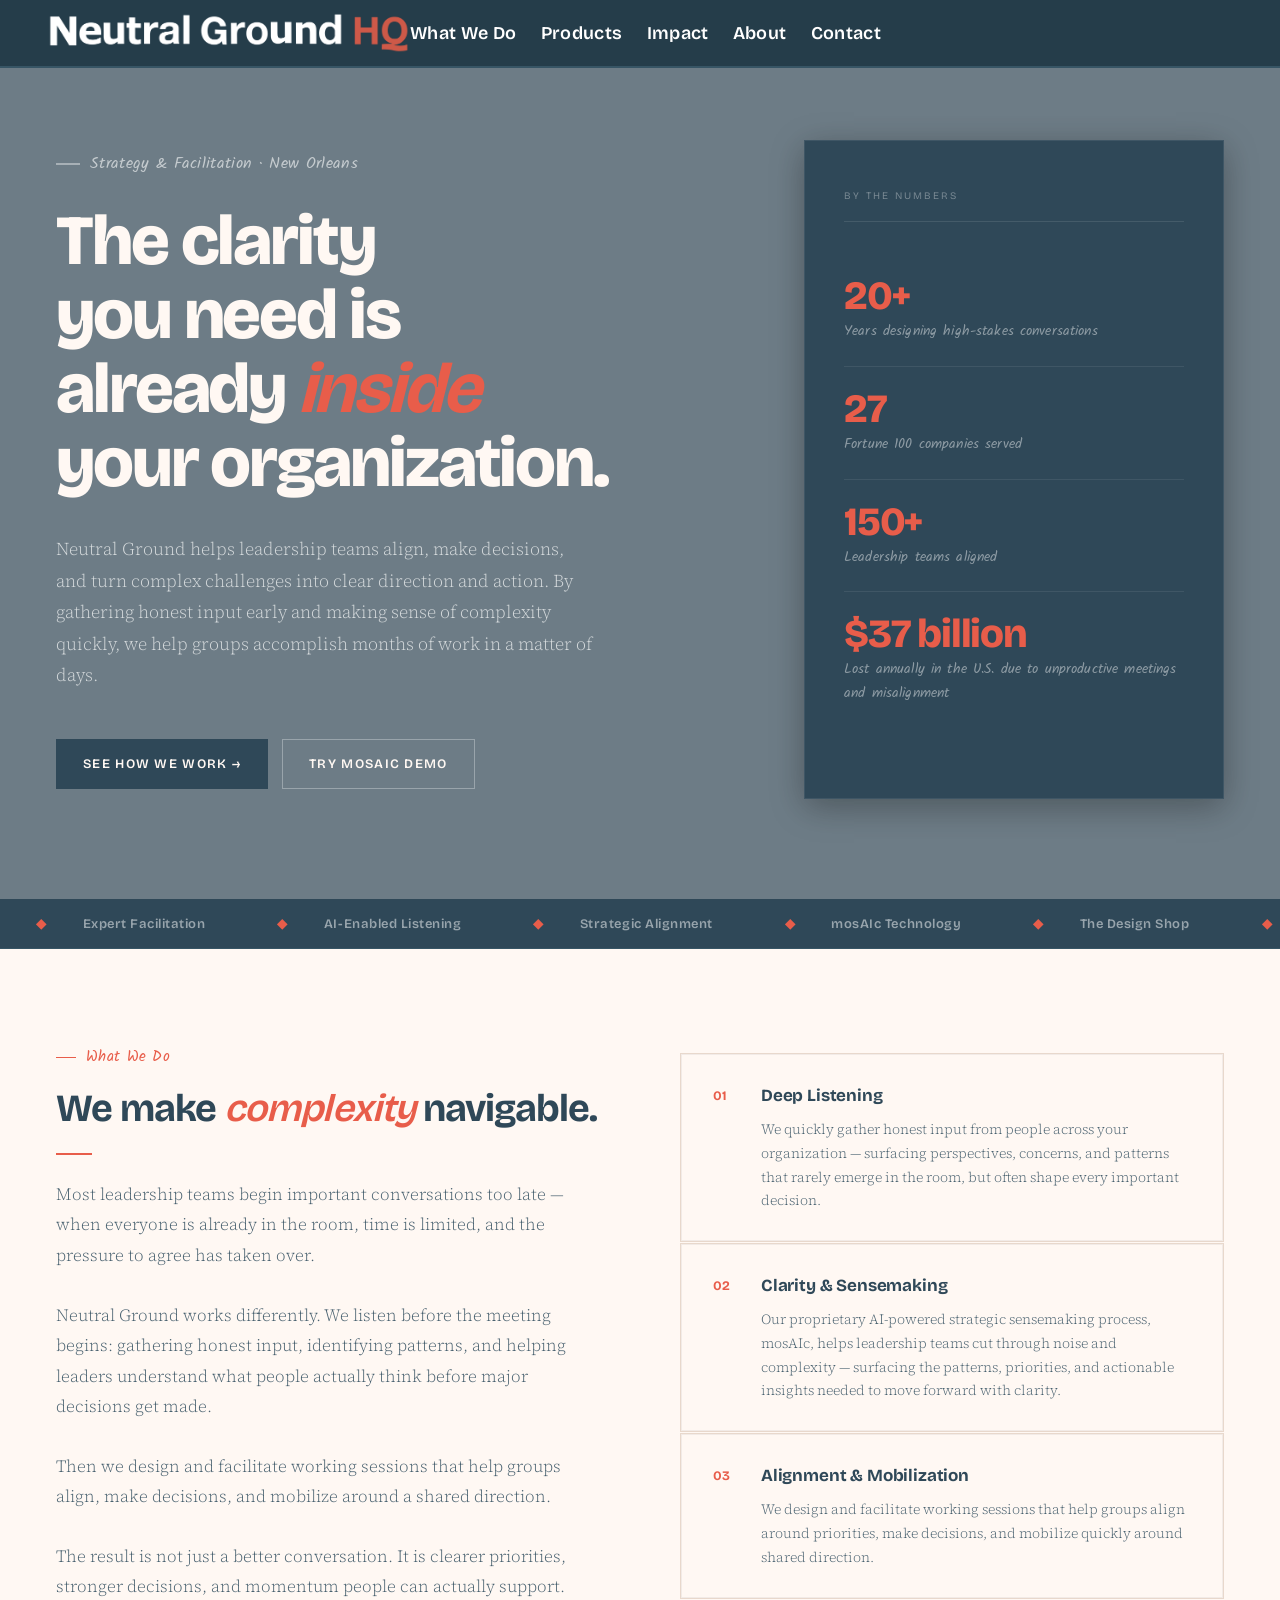
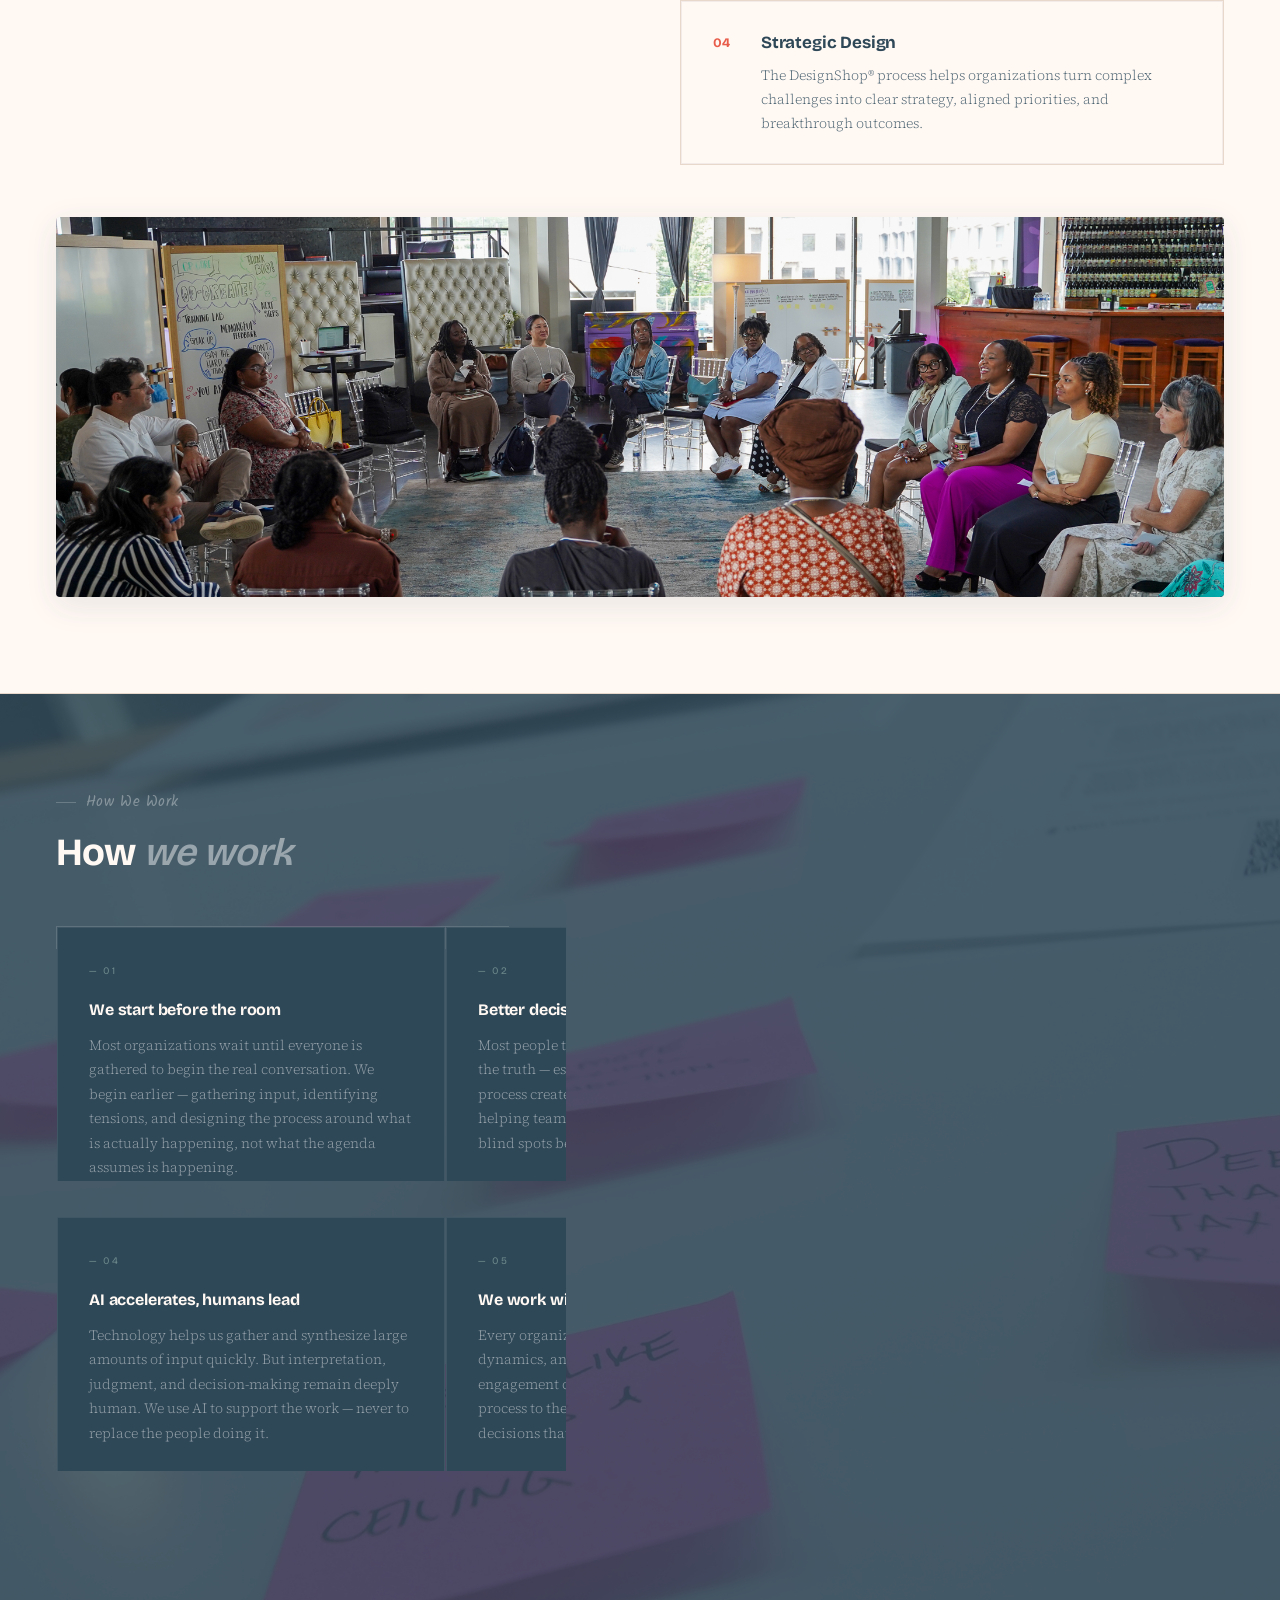
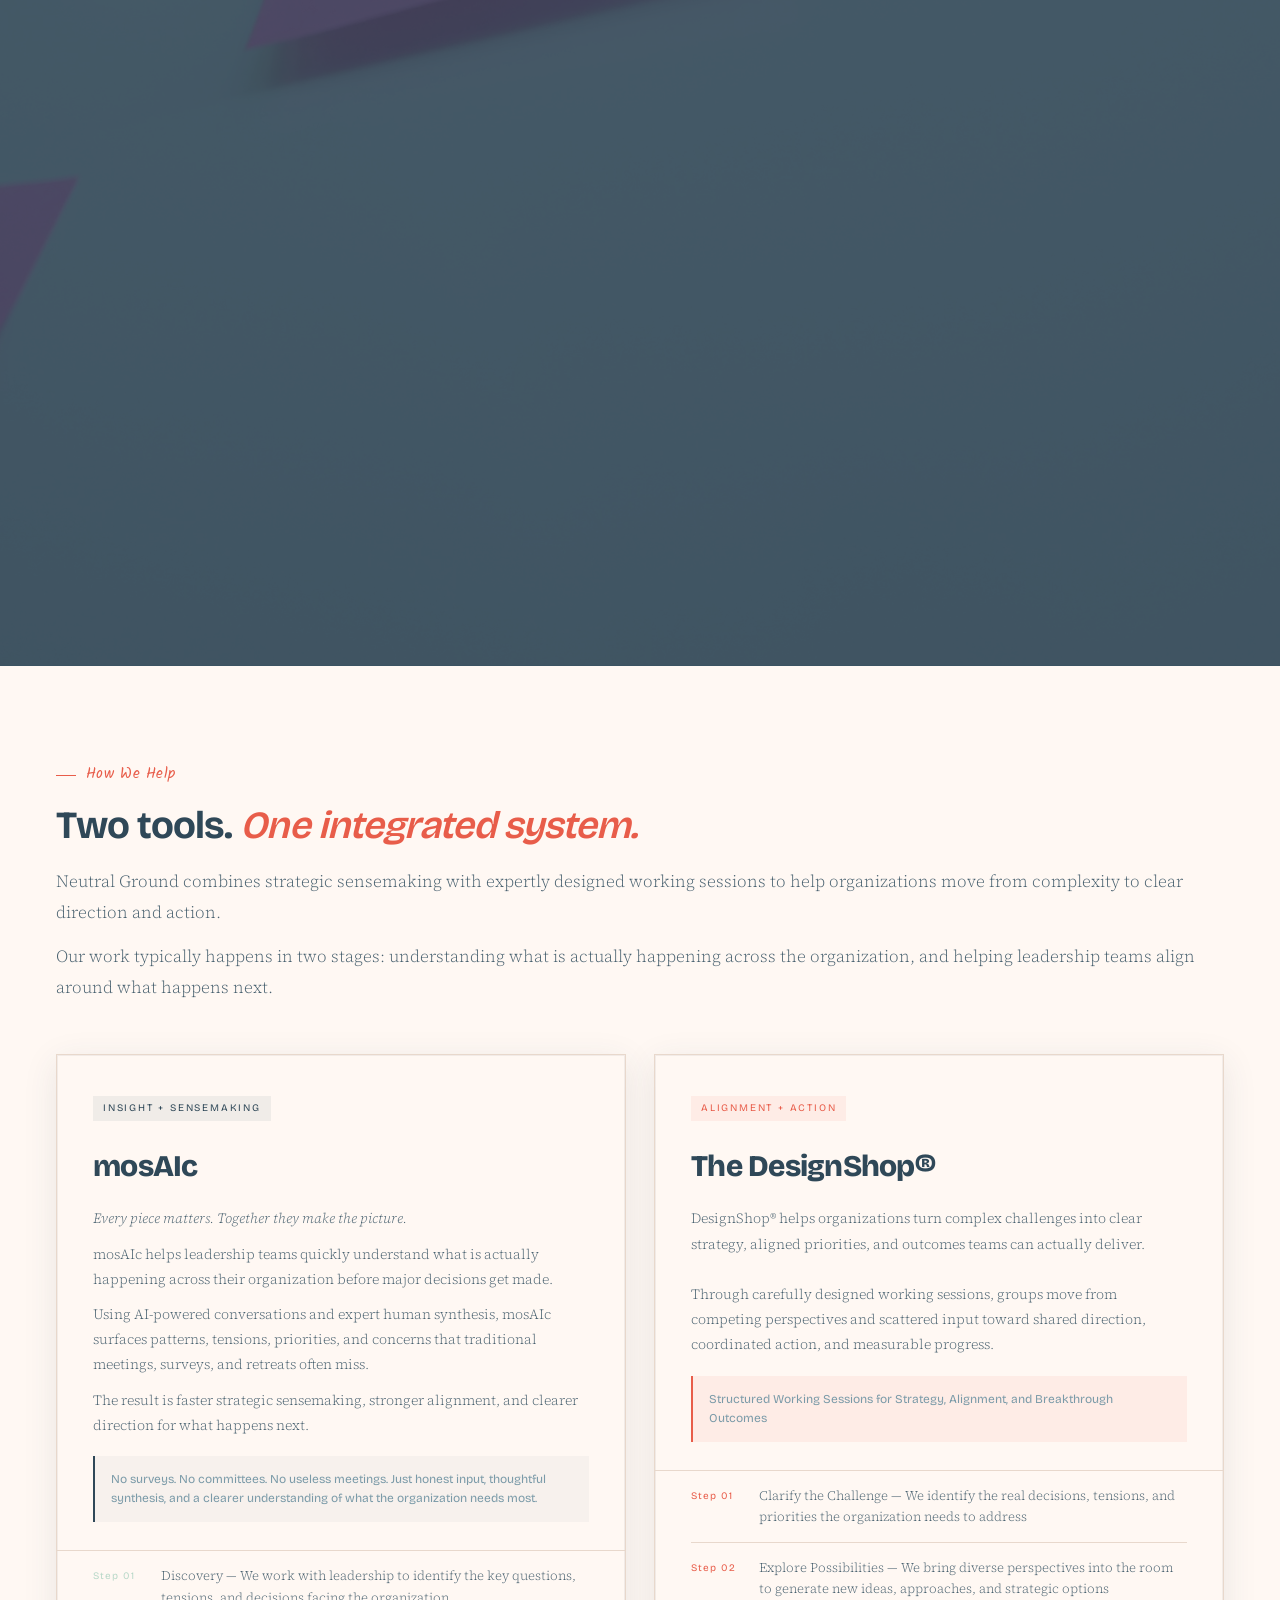
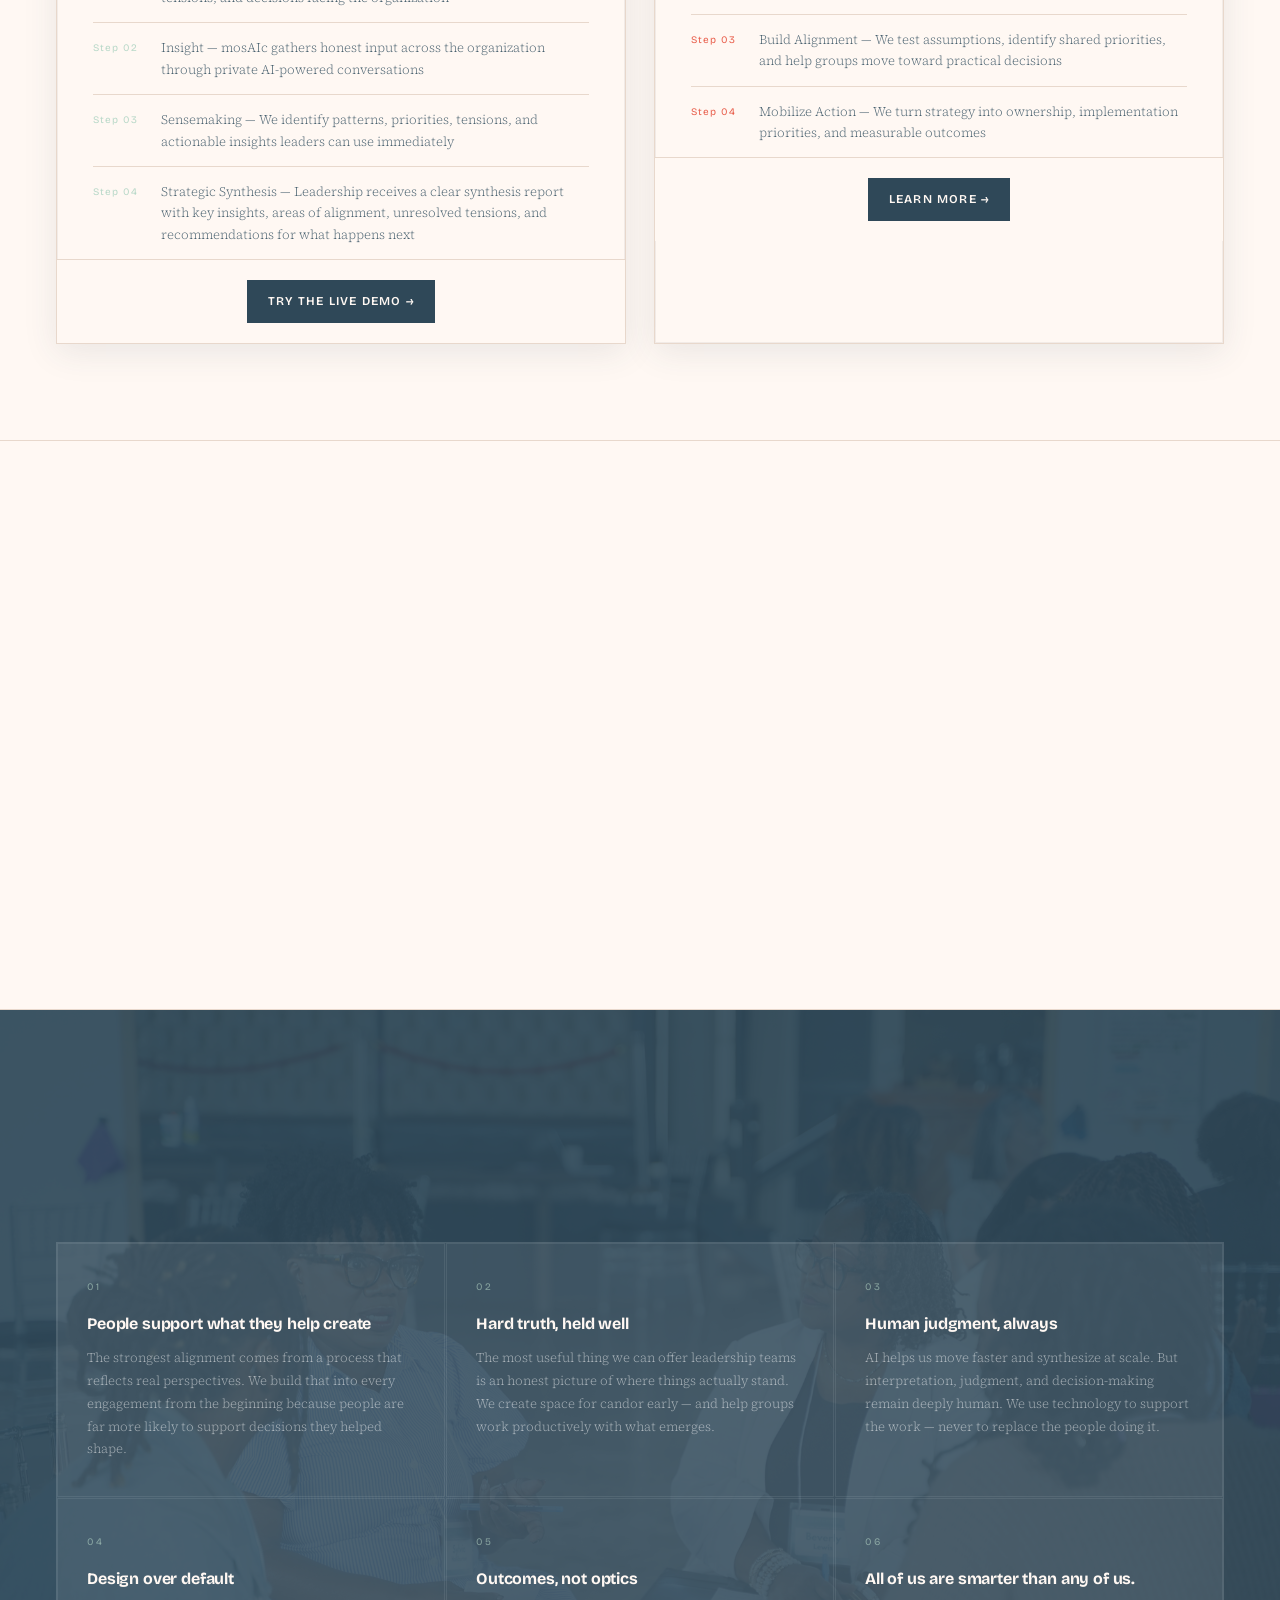
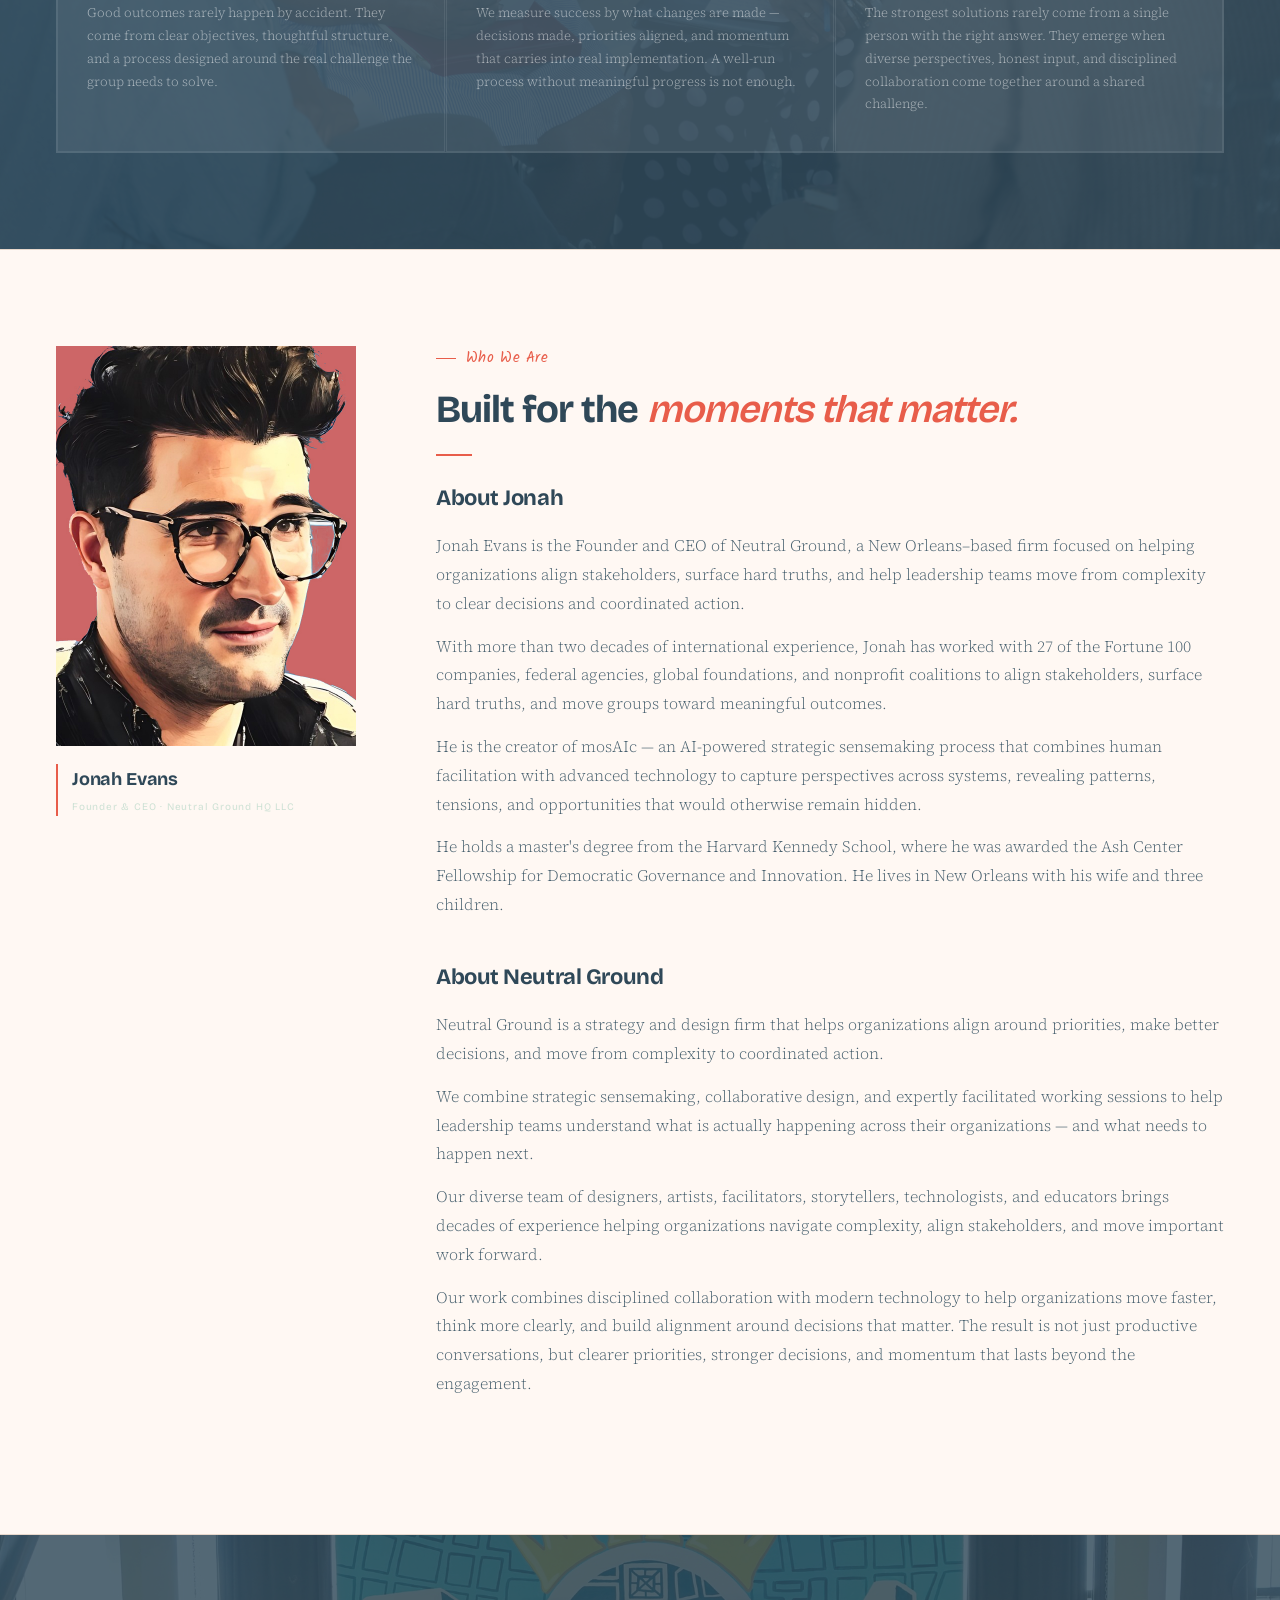
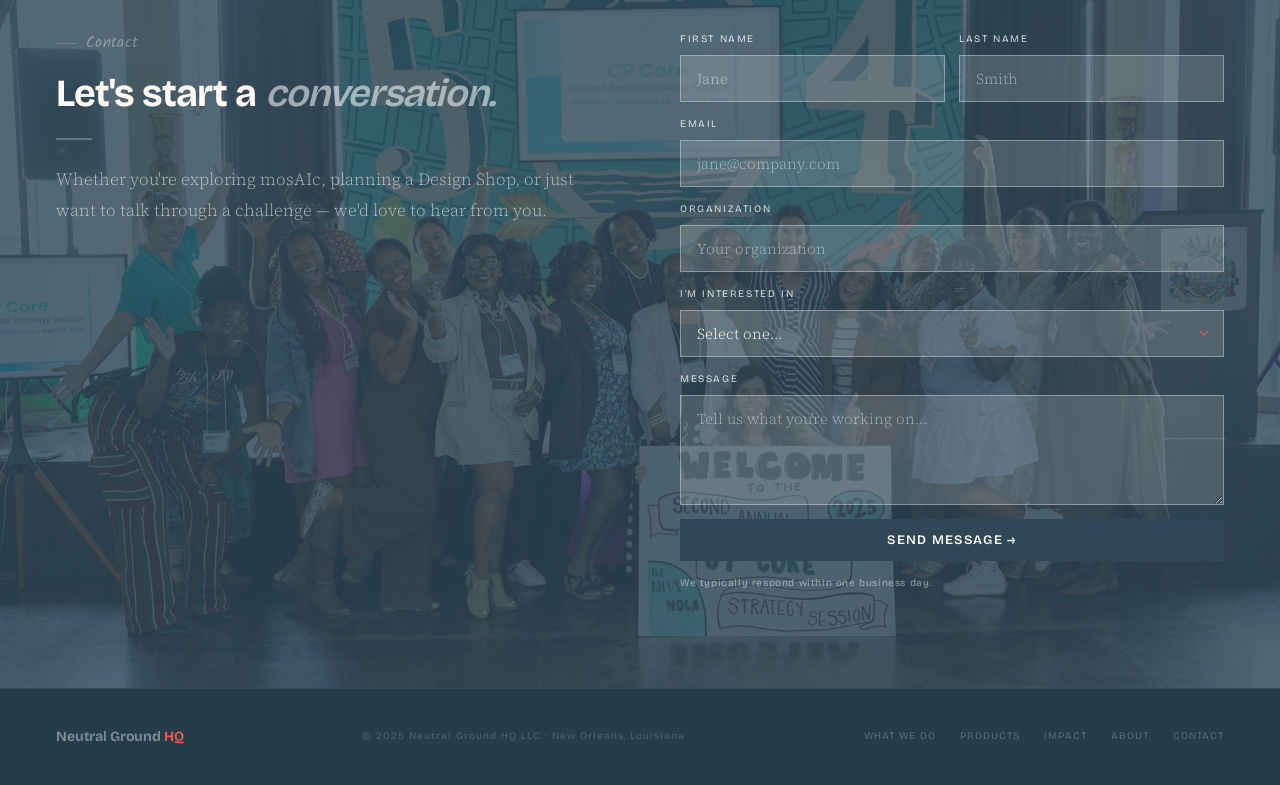
==== commit 60892e9d: "Nav: reduce link font-size from 28px to 18px Co-Authored-By: Claude Opus 4.7 (1M context) <noreply@a" ====
--- a/index.html
+++ b/index.html
@@ -17,7 +17,7 @@
   <link rel="preconnect" href="https://fonts.googleapis.com"/>
   <link rel="preconnect" href="https://fonts.gstatic.com" crossorigin/>
   <link href="https://fonts.googleapis.com/css2?family=Bricolage+Grotesque:opsz,wght@12..96,300;12..96,400;12..96,600;12..96,700;12..96,800&family=Source+Serif+4:ital,wght@0,300;0,400;1,300;1,400&family=Kalam:wght@300;400;700&display=swap" rel="stylesheet"/>
-  <link rel="stylesheet" href="styles.css?v=7"/>
+  <link rel="stylesheet" href="styles.css?v=8"/>
 </head>
 <body>
 
--- a/styles.css
+++ b/styles.css
@@ -81,7 +81,7 @@
 
 .site-nav__links a {
   font-family: var(--ff-head);
-  font-size: 28px;
+  font-size: 18px;
   font-weight: 600;
   letter-spacing: 0.02em;
   color: #ffffff;
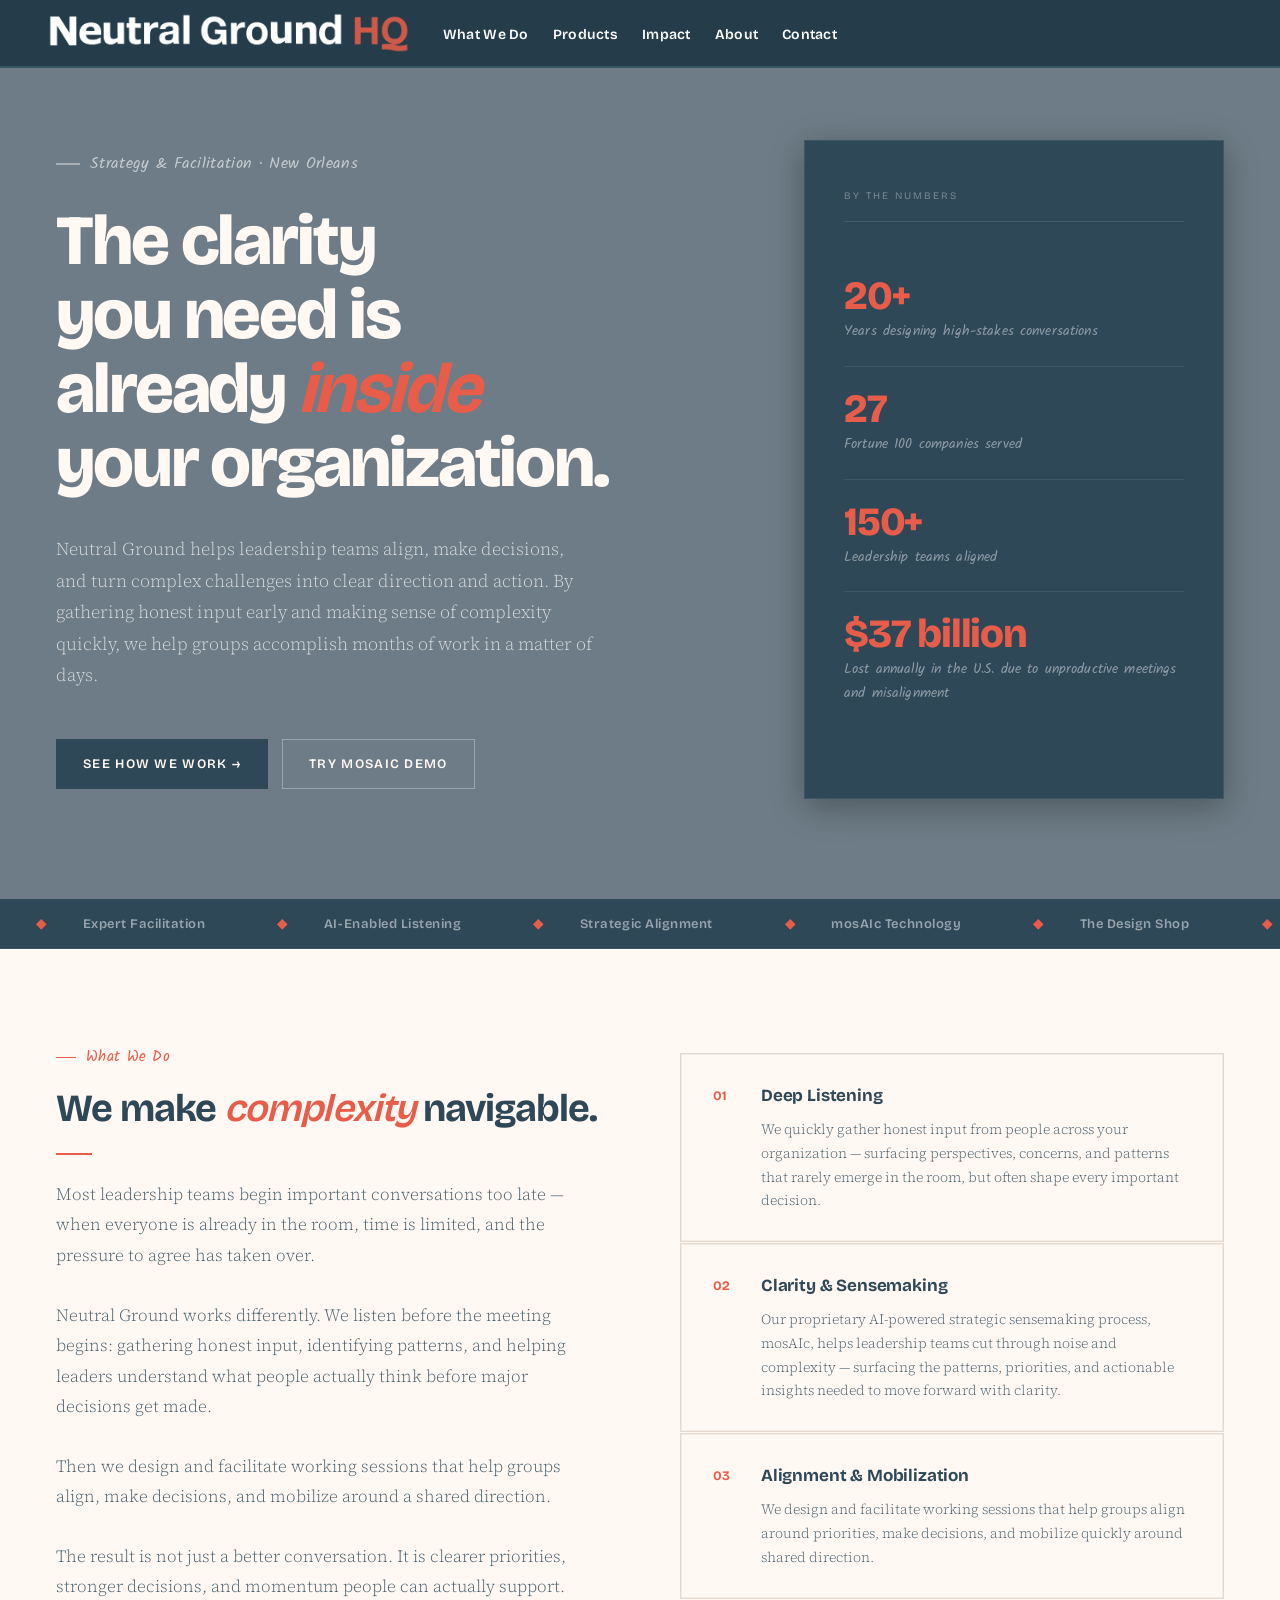
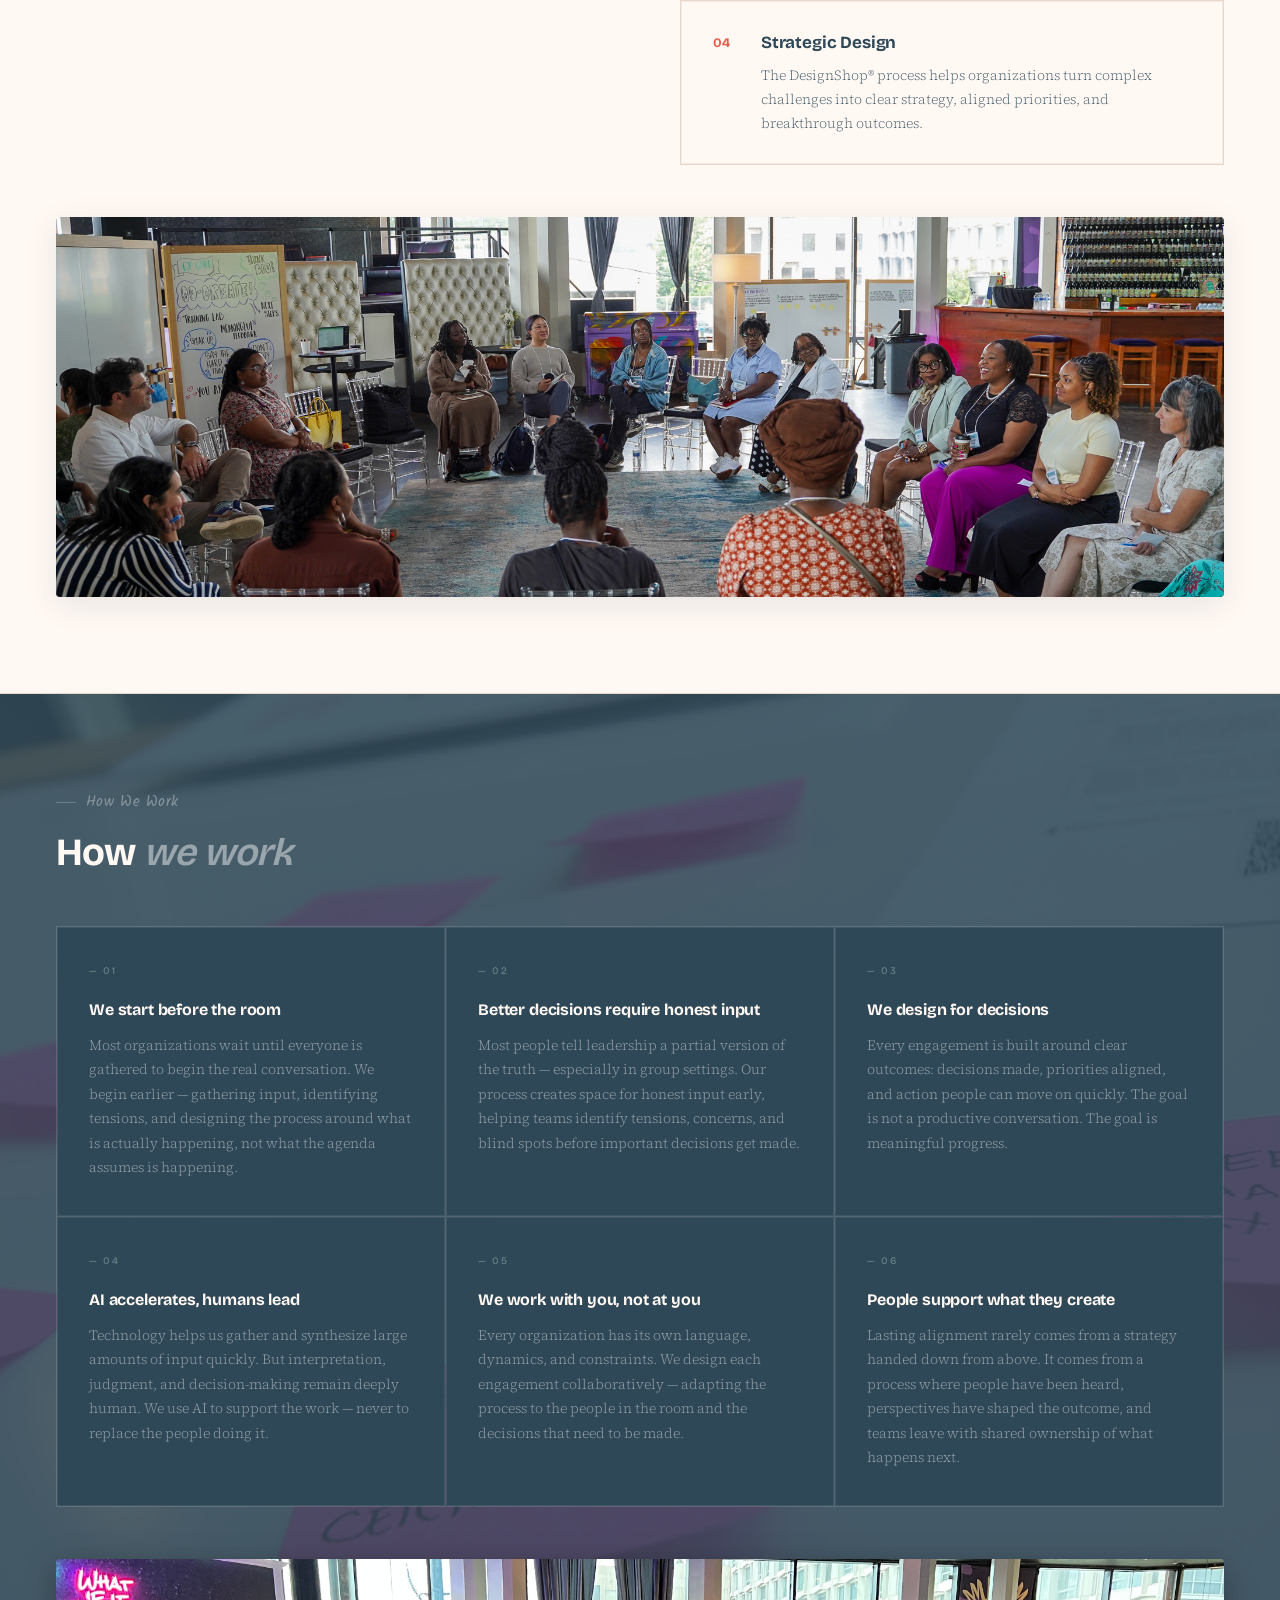
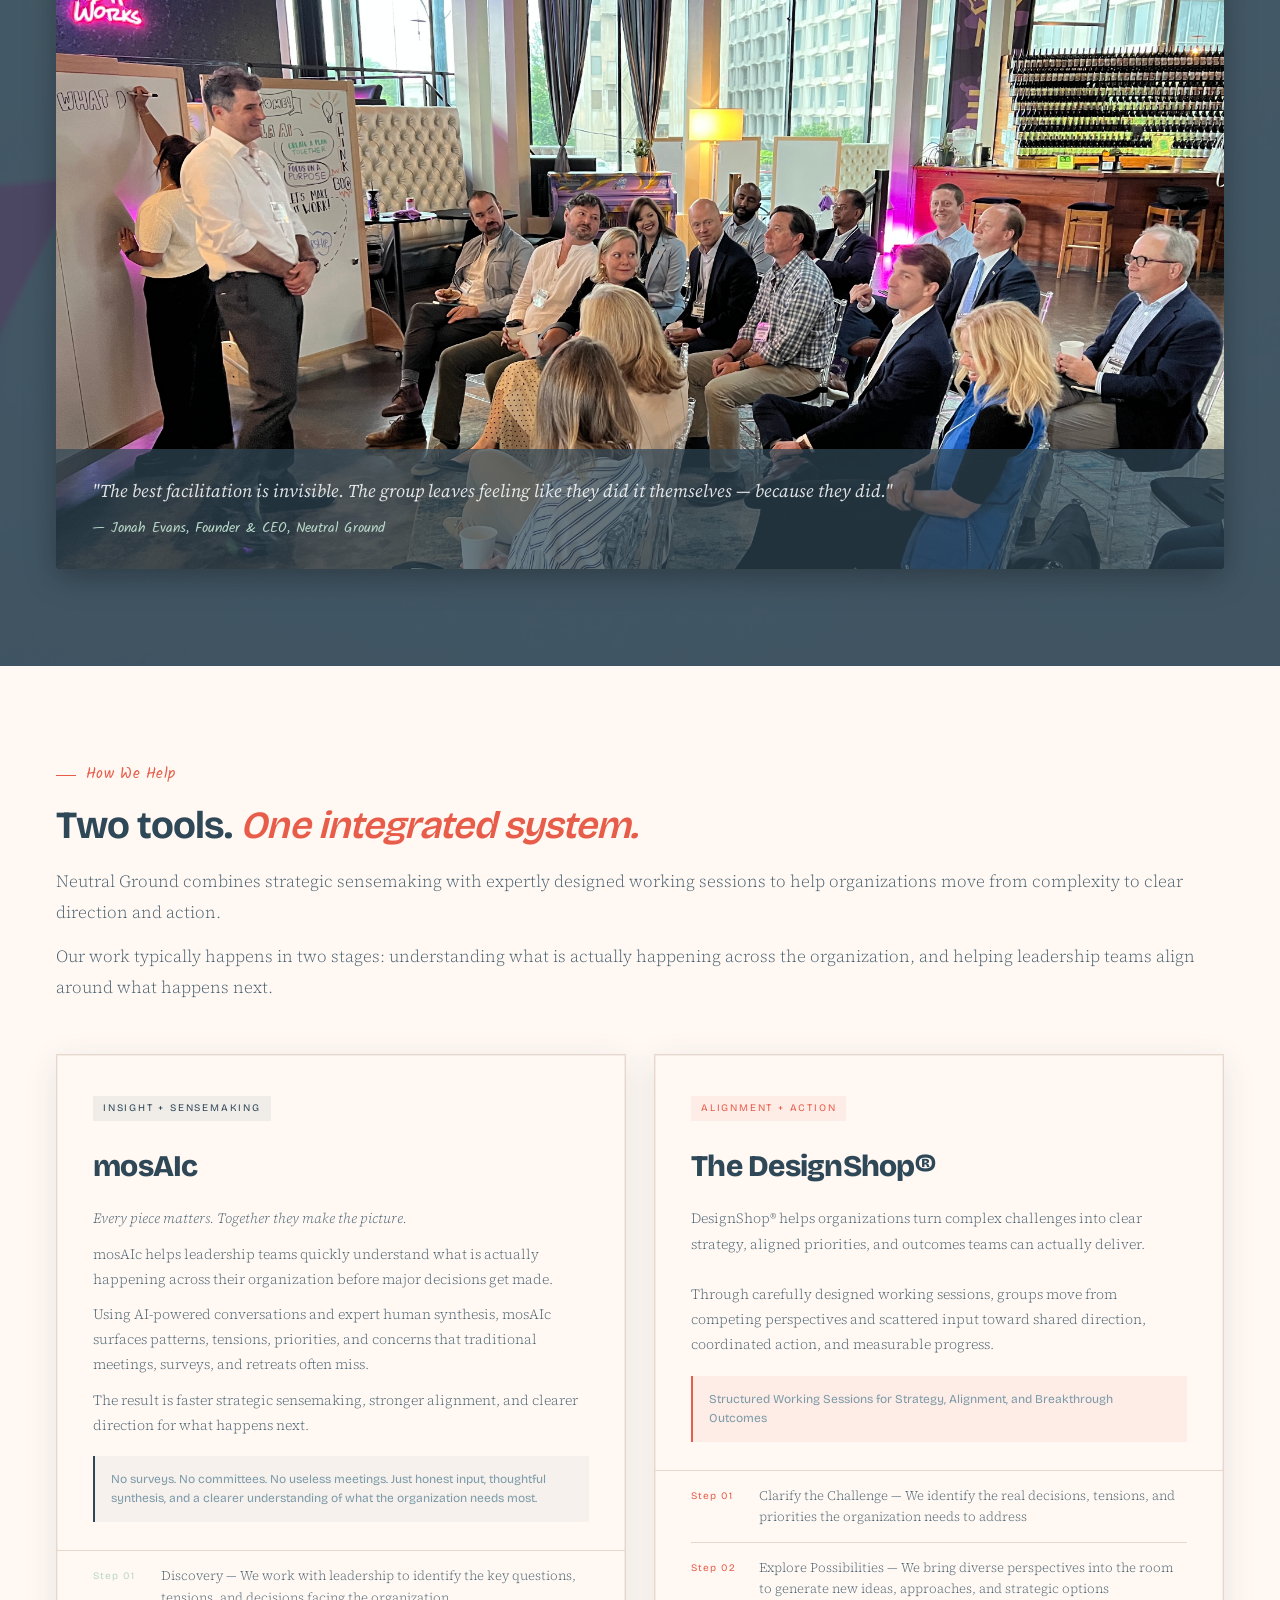
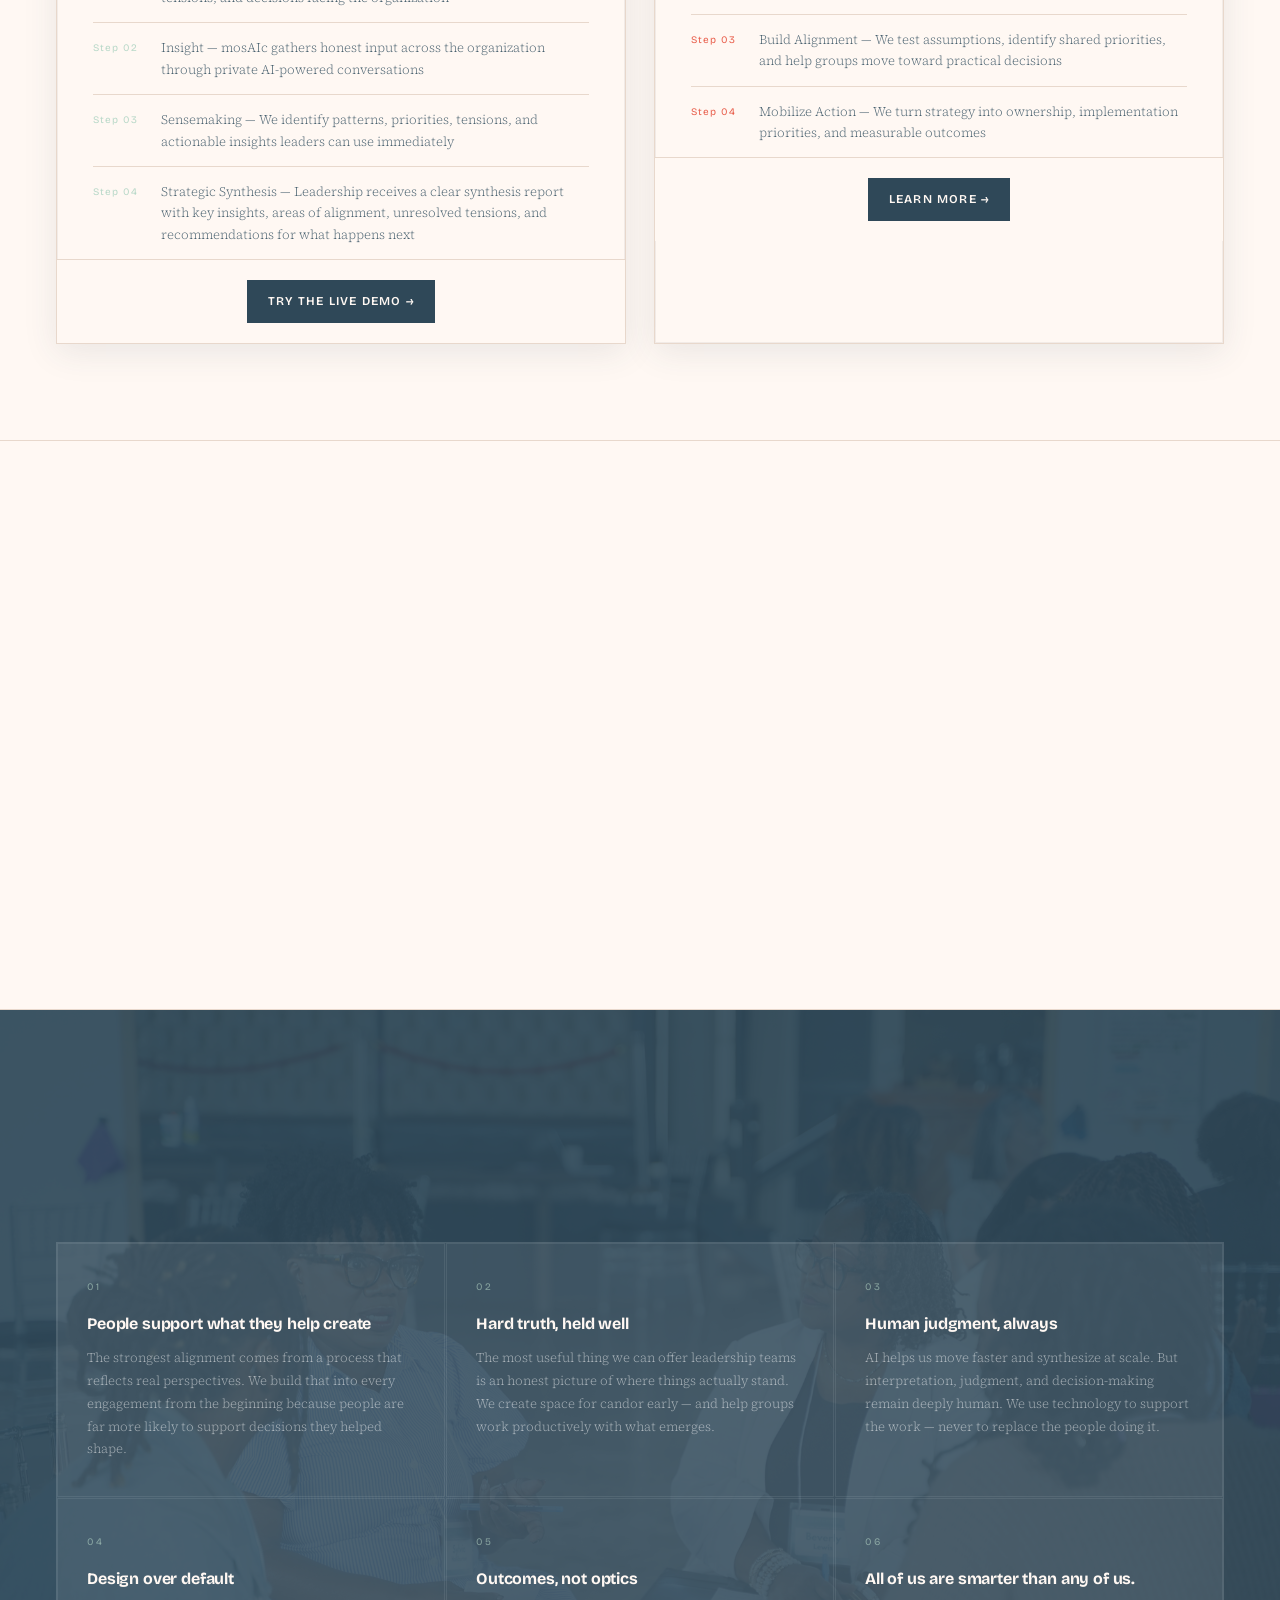
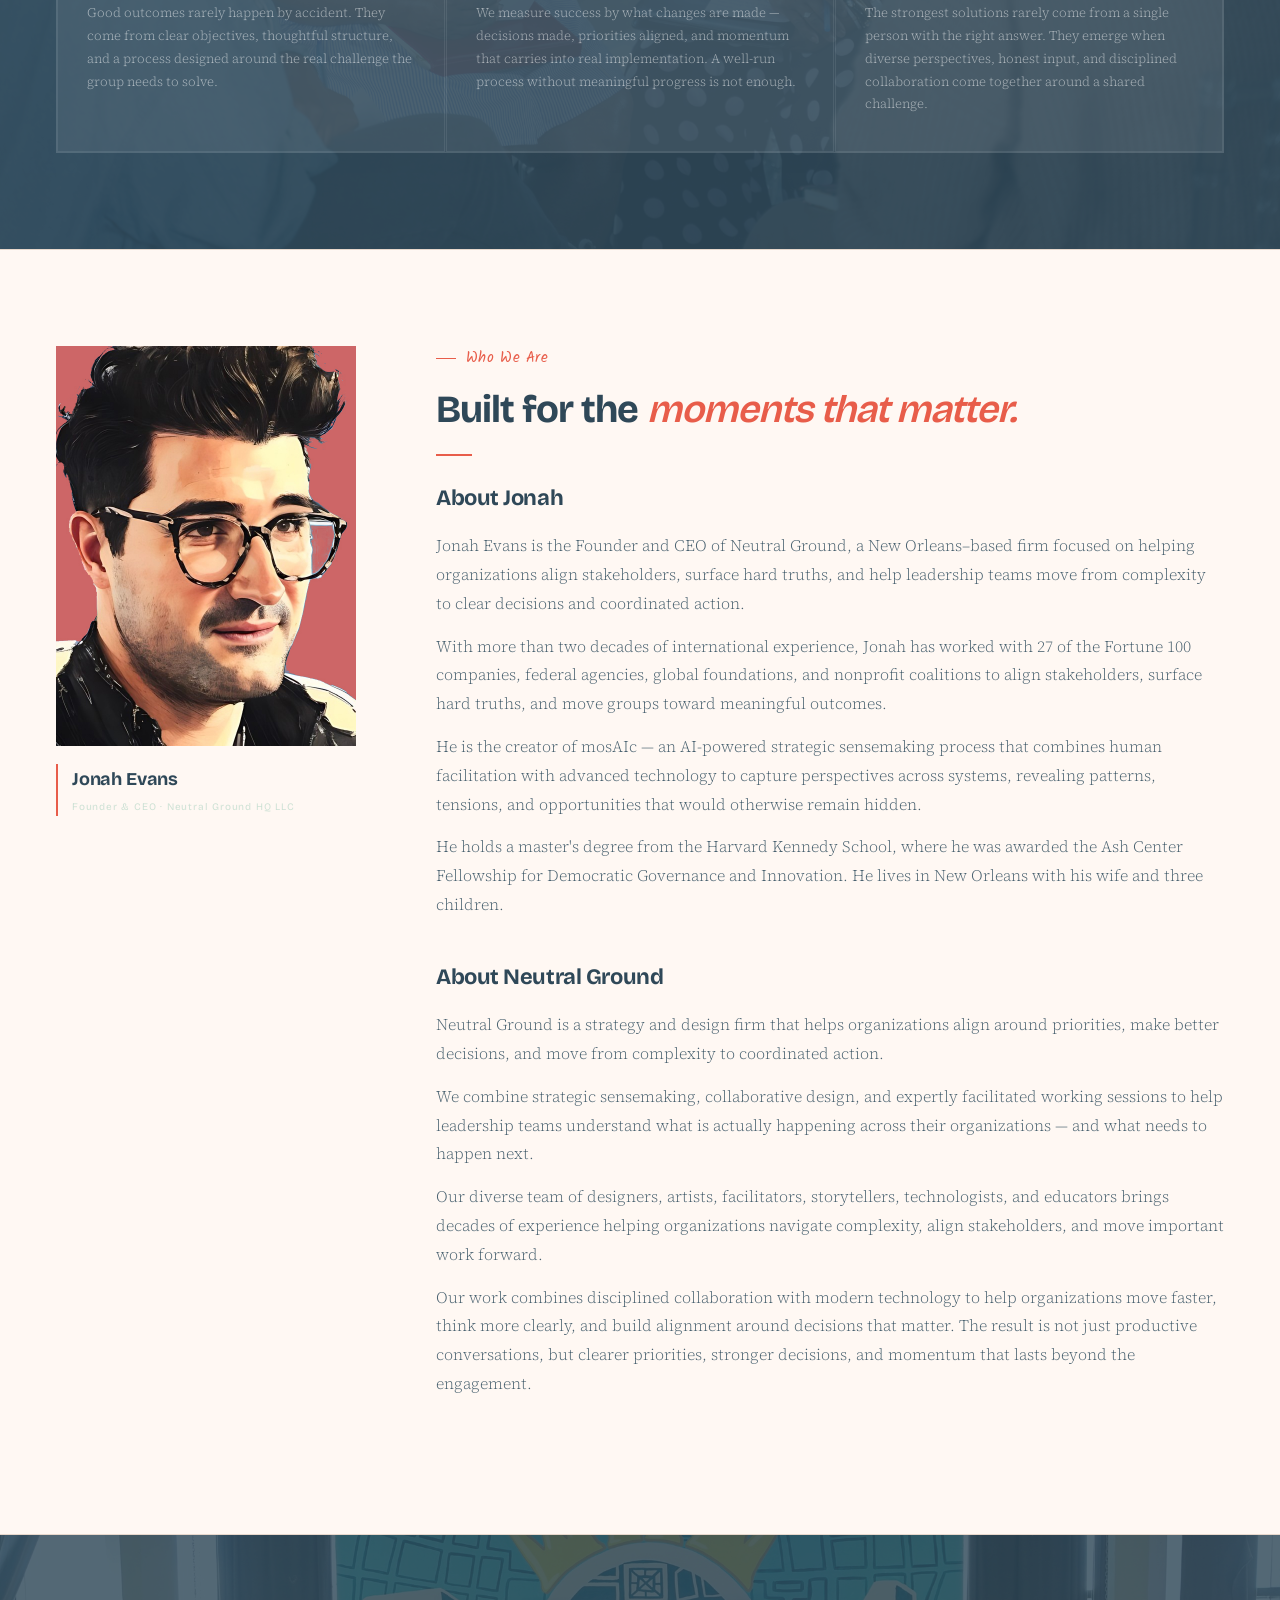
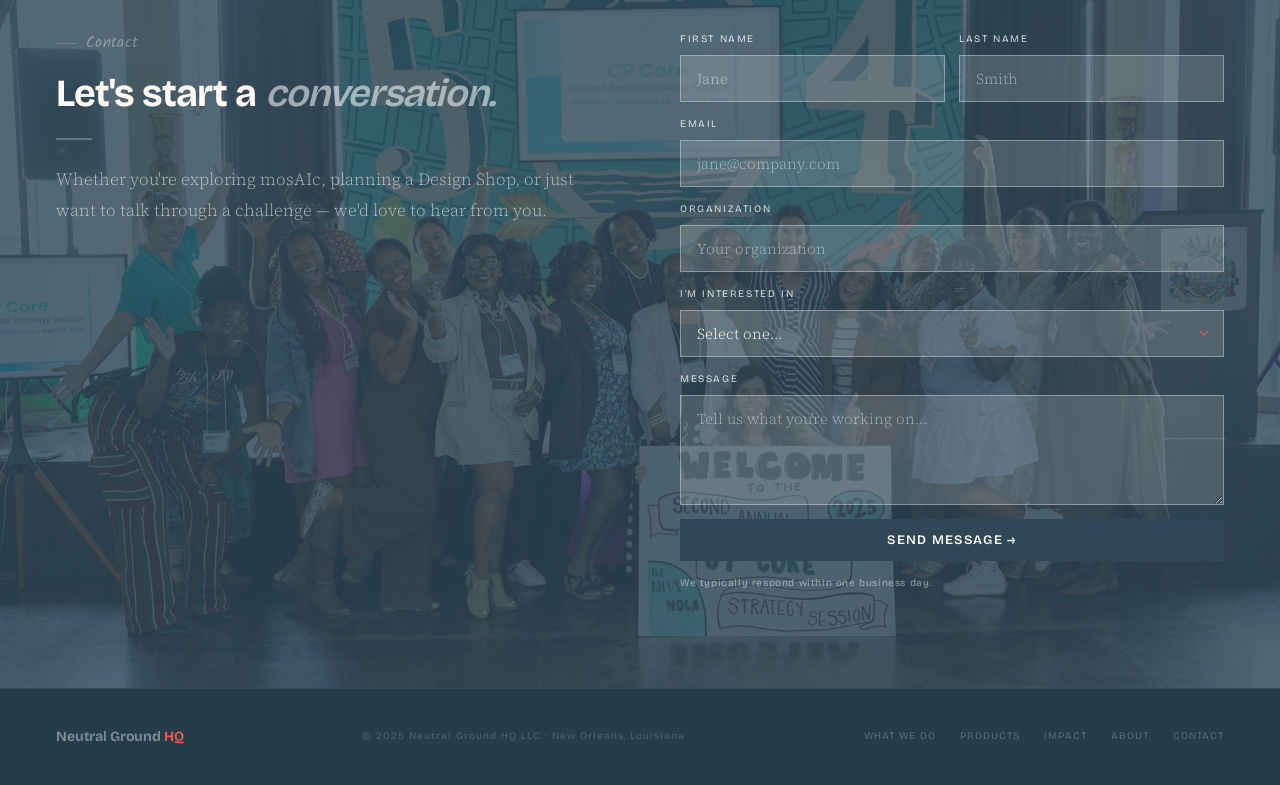
==== commit e7f14021: "Nav: reduce link font-size from 18px to 14px Co-Authored-By: Claude Opus 4.7 (1M context) <noreply@a" ====
--- a/index.html
+++ b/index.html
@@ -17,7 +17,7 @@
   <link rel="preconnect" href="https://fonts.googleapis.com"/>
   <link rel="preconnect" href="https://fonts.gstatic.com" crossorigin/>
   <link href="https://fonts.googleapis.com/css2?family=Bricolage+Grotesque:opsz,wght@12..96,300;12..96,400;12..96,600;12..96,700;12..96,800&family=Source+Serif+4:ital,wght@0,300;0,400;1,300;1,400&family=Kalam:wght@300;400;700&display=swap" rel="stylesheet"/>
-  <link rel="stylesheet" href="styles.css?v=8"/>
+  <link rel="stylesheet" href="styles.css?v=9"/>
 </head>
 <body>
 
--- a/styles.css
+++ b/styles.css
@@ -81,7 +81,7 @@
 
 .site-nav__links a {
   font-family: var(--ff-head);
-  font-size: 18px;
+  font-size: 14px;
   font-weight: 600;
   letter-spacing: 0.02em;
   color: #ffffff;
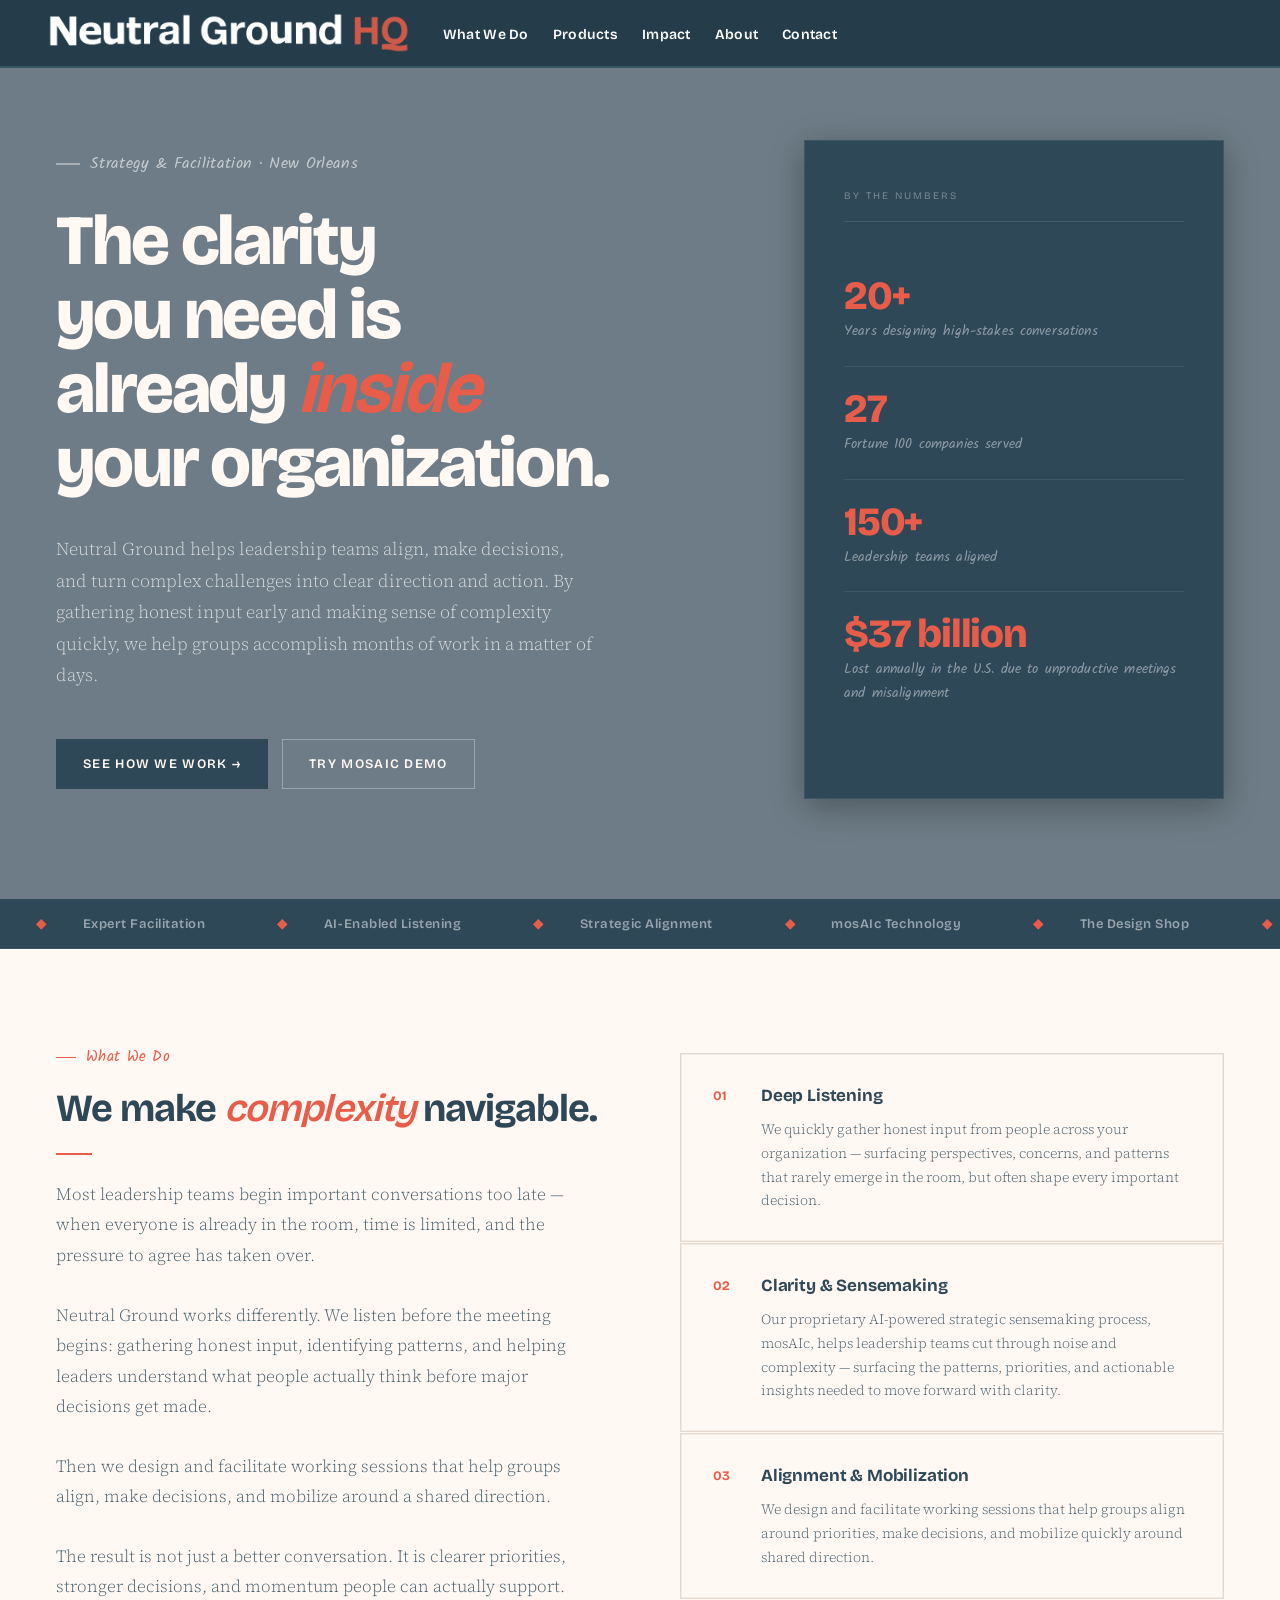
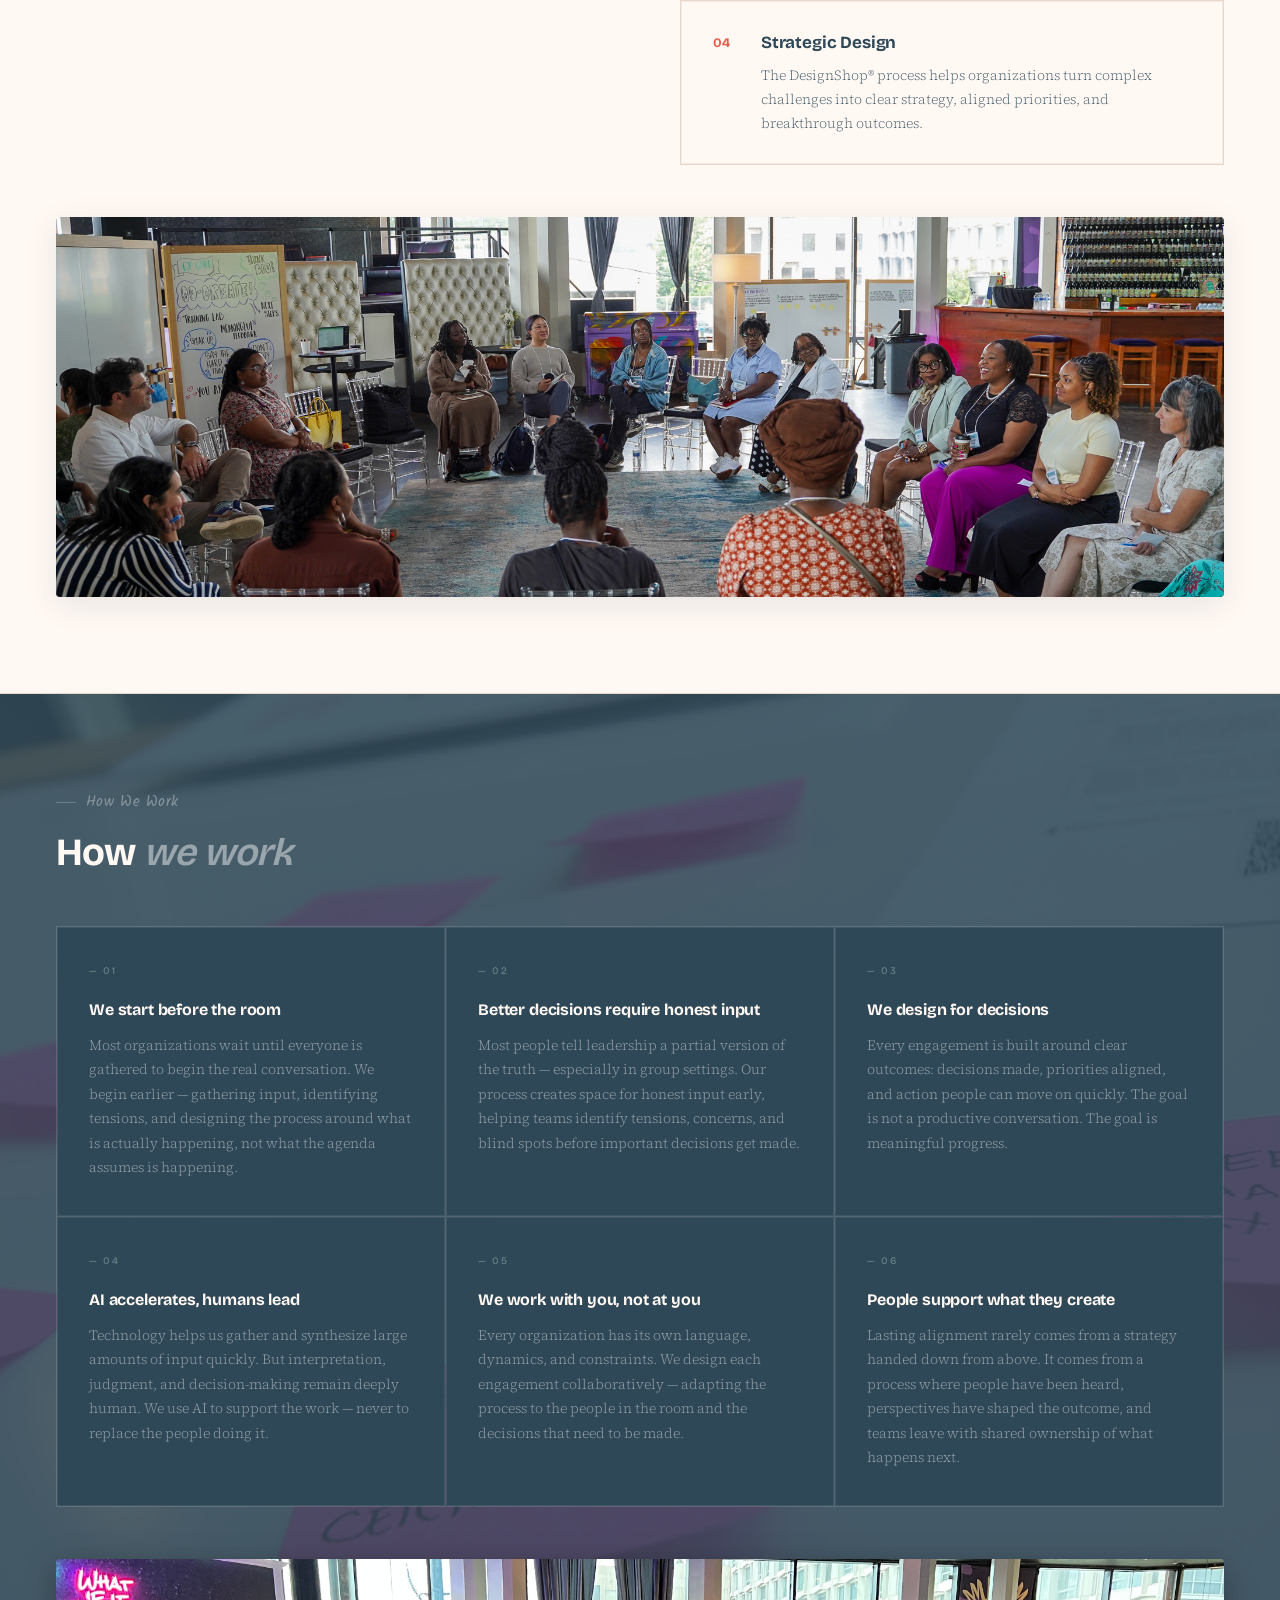
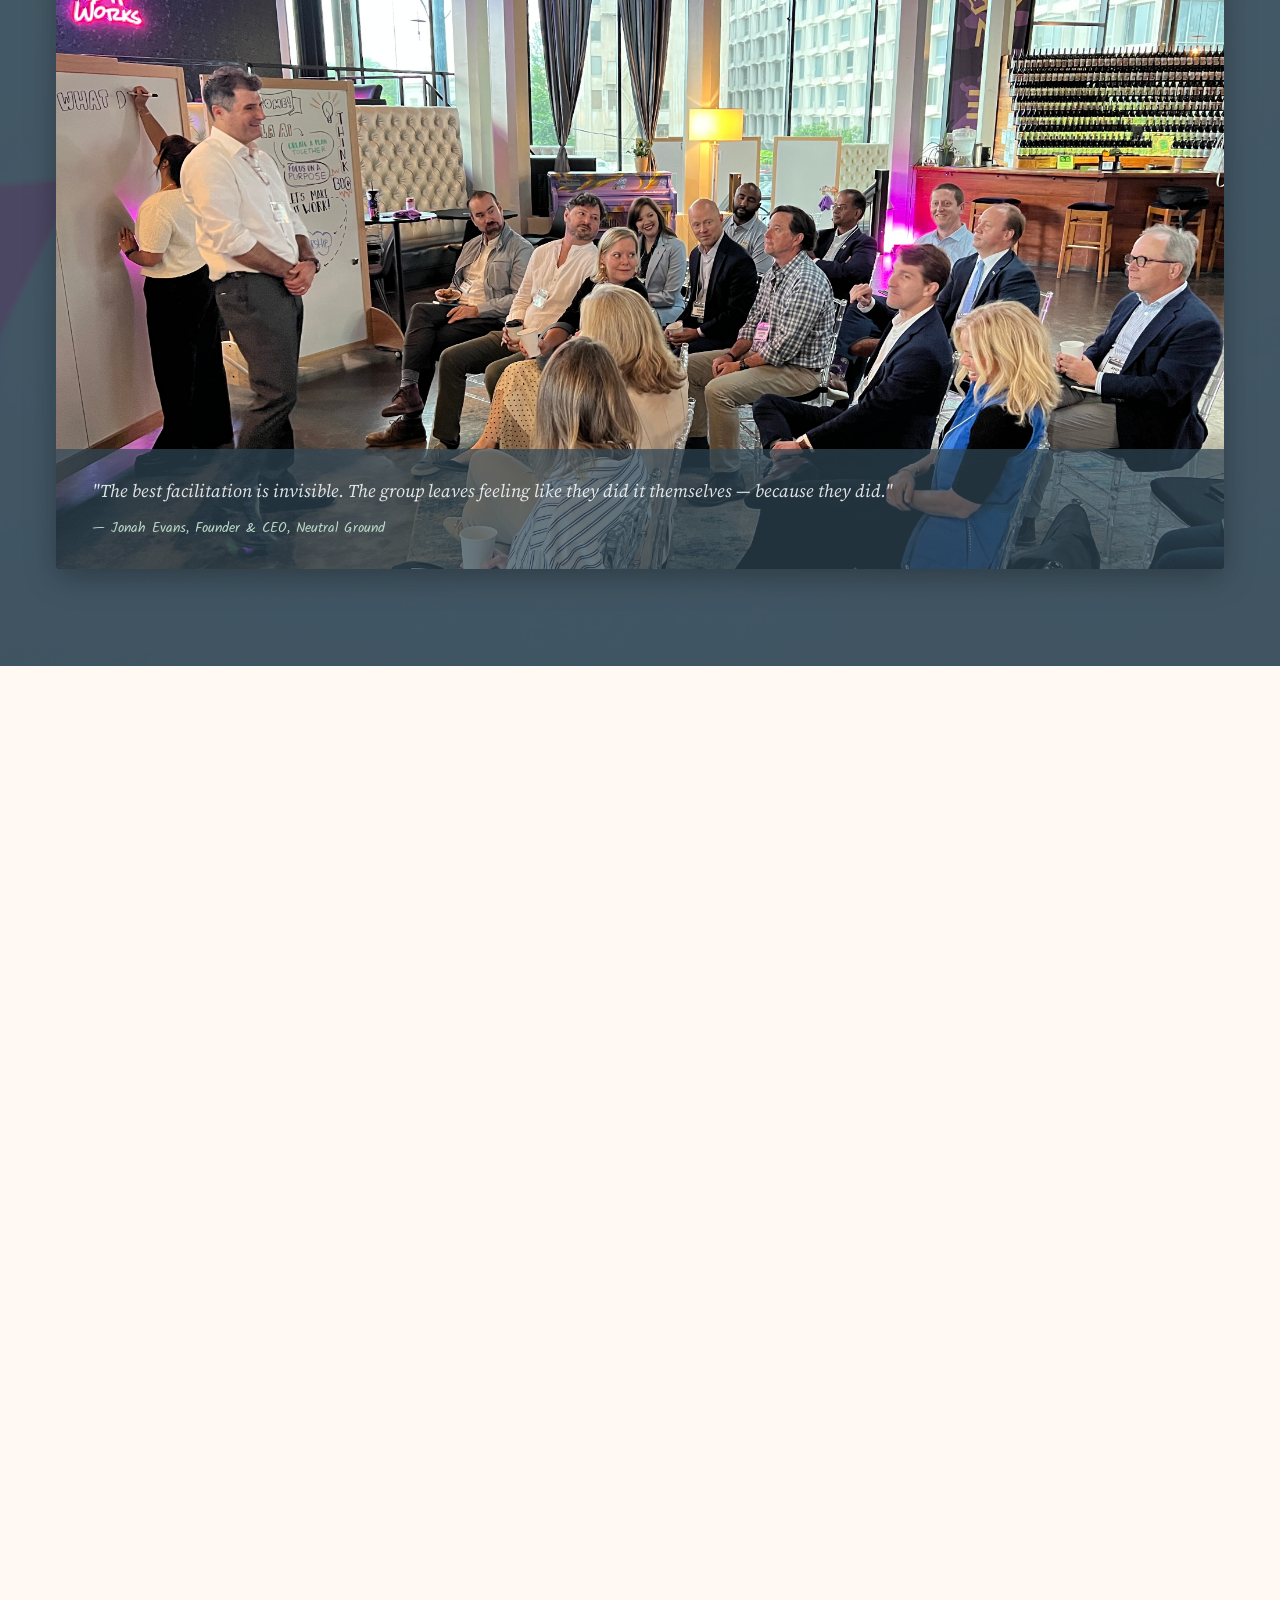
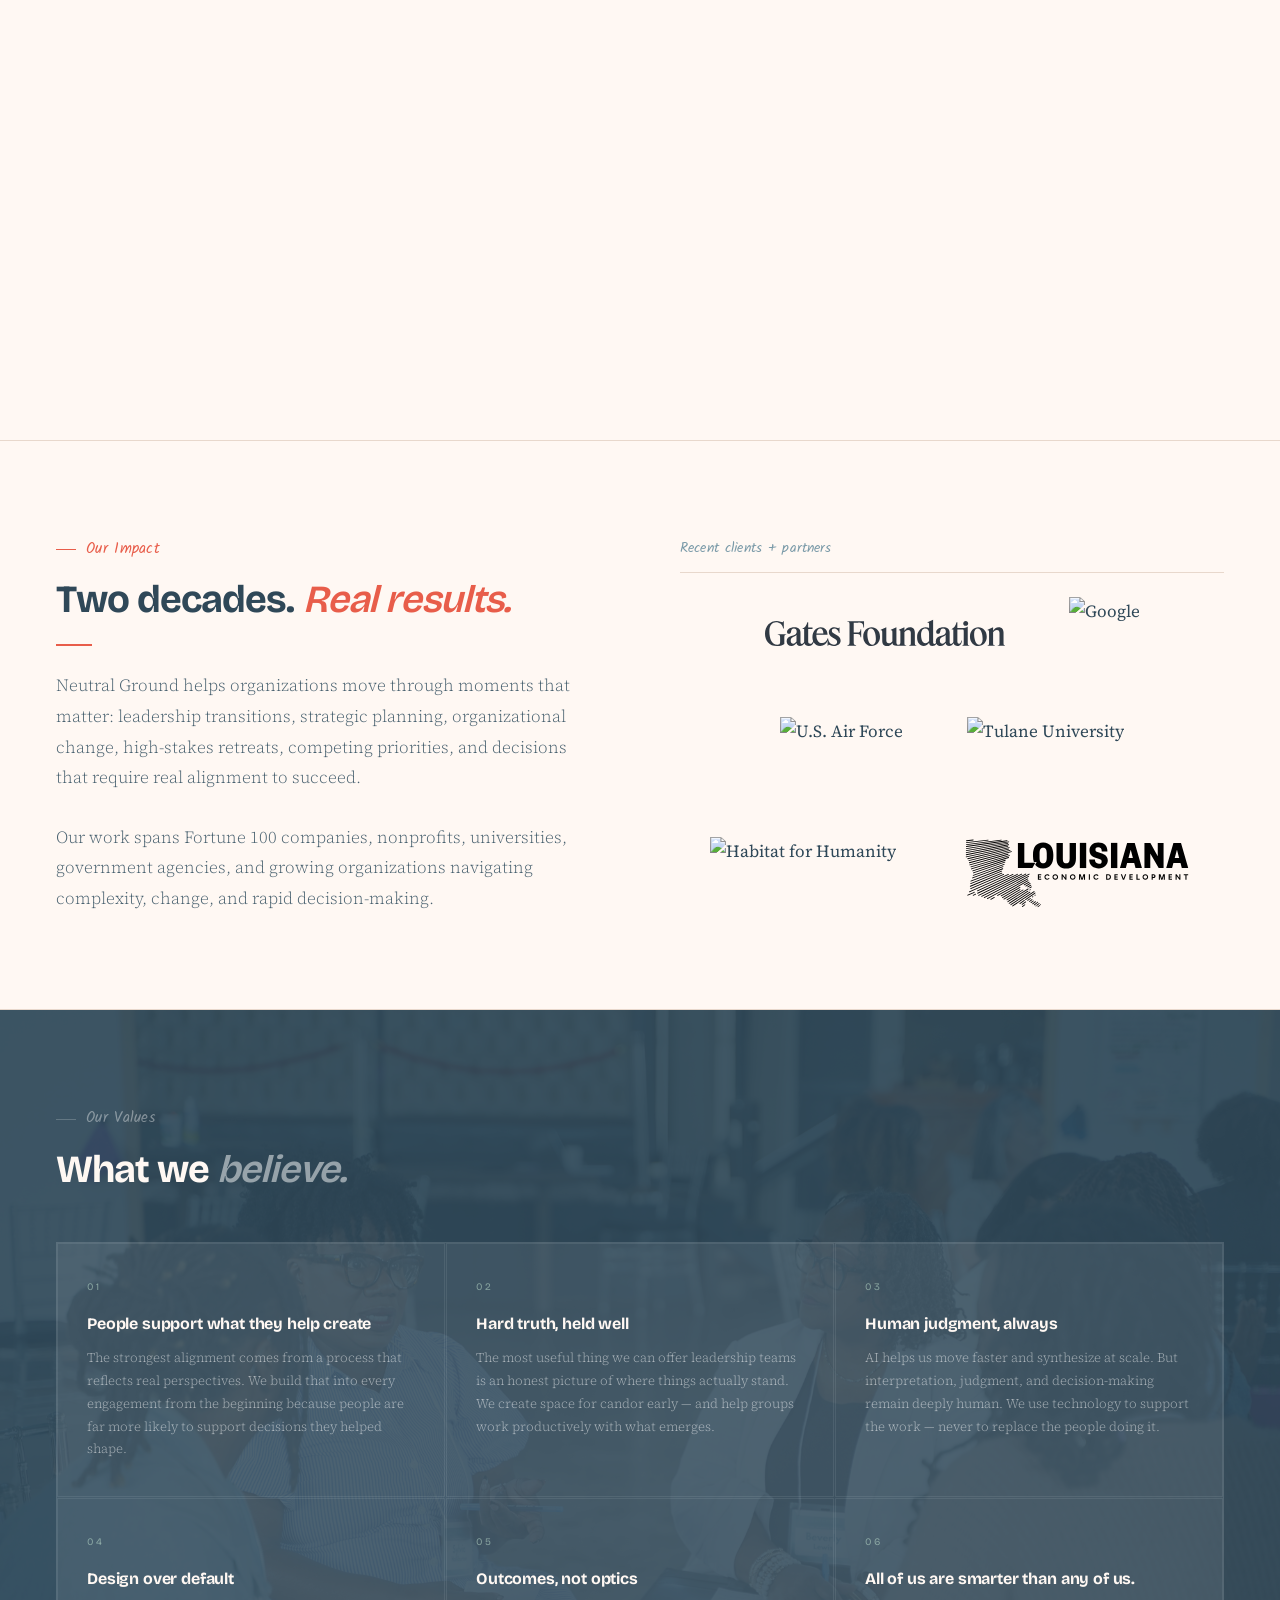
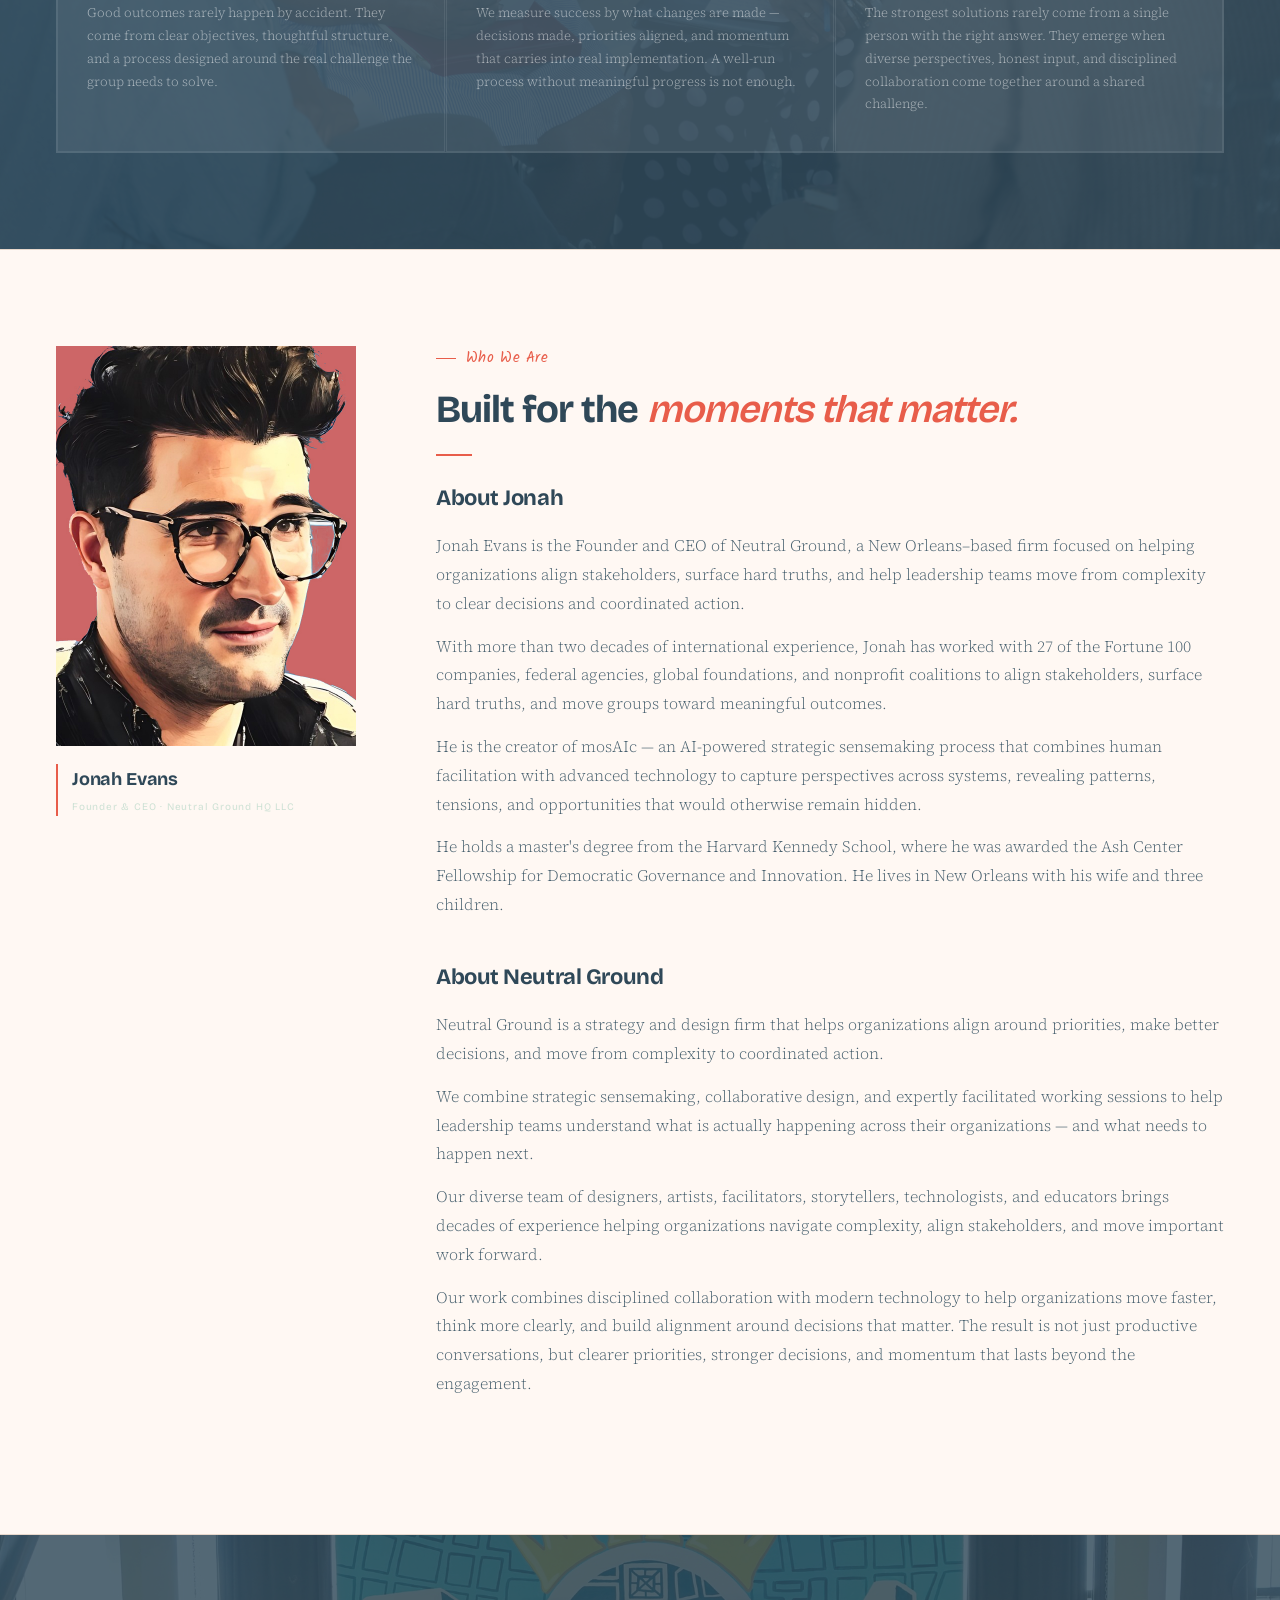
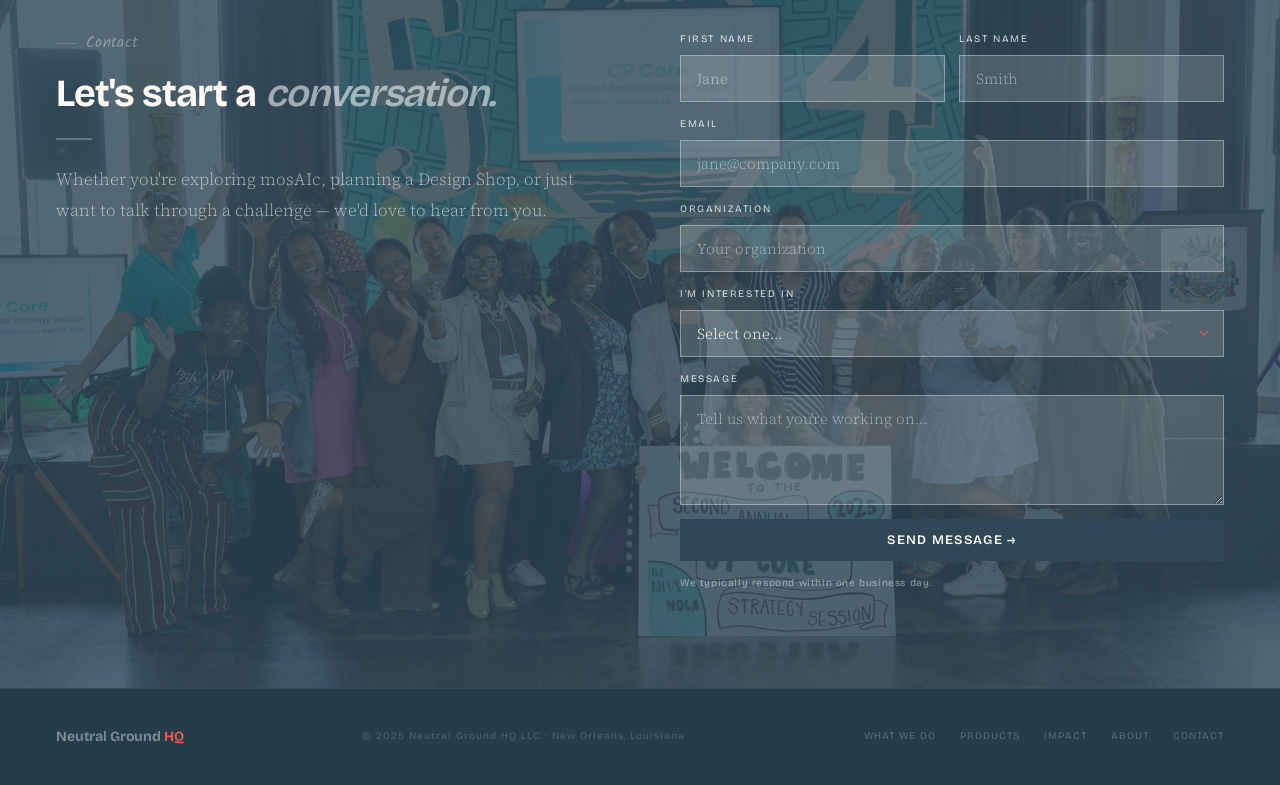
==== commit 787897b5: "Nav: change link hover color to coral Co-Authored-By: Claude Opus 4.7 (1M context) <noreply@anthropi" ====
--- a/index.html
+++ b/index.html
@@ -17,7 +17,7 @@
   <link rel="preconnect" href="https://fonts.googleapis.com"/>
   <link rel="preconnect" href="https://fonts.gstatic.com" crossorigin/>
   <link href="https://fonts.googleapis.com/css2?family=Bricolage+Grotesque:opsz,wght@12..96,300;12..96,400;12..96,600;12..96,700;12..96,800&family=Source+Serif+4:ital,wght@0,300;0,400;1,300;1,400&family=Kalam:wght@300;400;700&display=swap" rel="stylesheet"/>
-  <link rel="stylesheet" href="styles.css?v=9"/>
+  <link rel="stylesheet" href="styles.css?v=10"/>
 </head>
 <body>
 
--- a/styles.css
+++ b/styles.css
@@ -90,7 +90,7 @@
   transition: color 0.2s;
 }
 
-.site-nav__links a:hover { color: var(--white); }
+.site-nav__links a:hover { color: var(--red); }
 
 .site-nav__toggle {
   justify-self: end;
@@ -1506,7 +1506,7 @@
     display: block;
   }
 
-  .site-nav__links a:hover { color: var(--white); }
+  .site-nav__links a:hover { color: var(--red); }
 
   .site-nav__overlay {
     position: fixed;
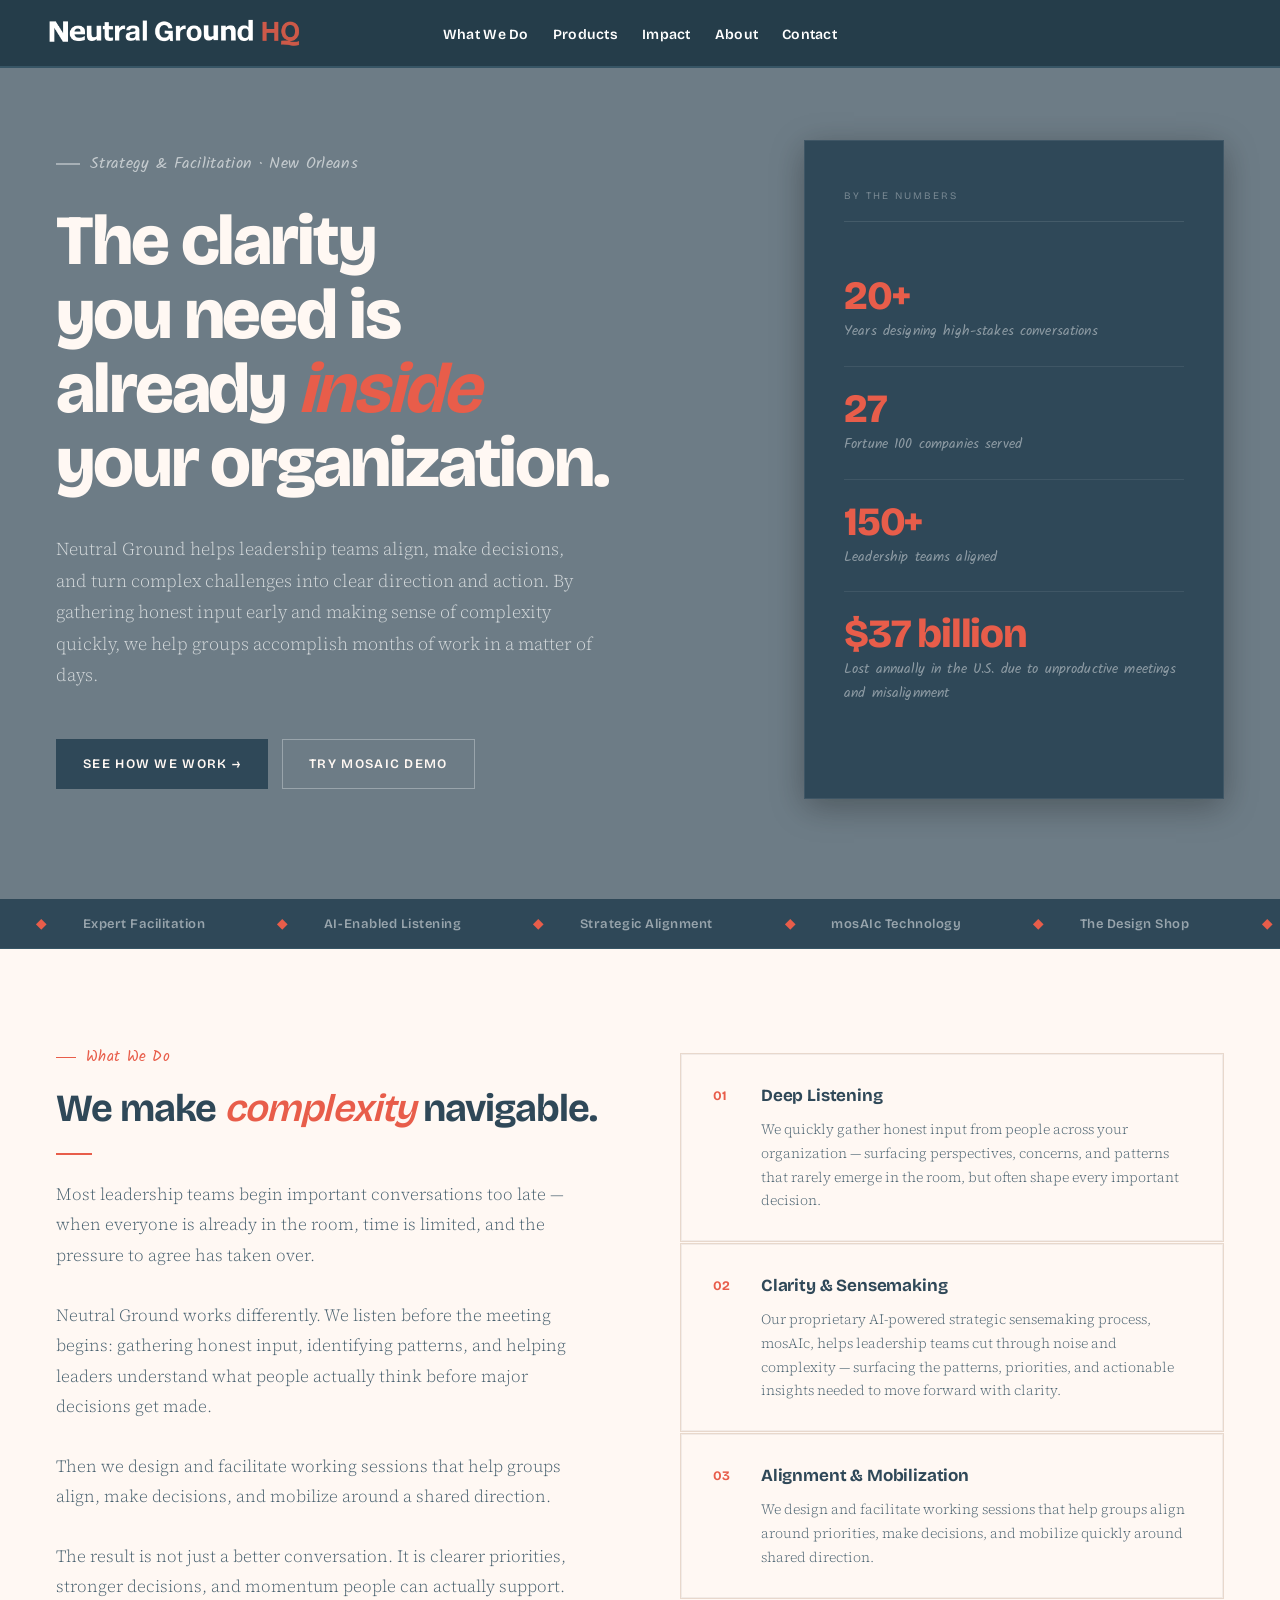
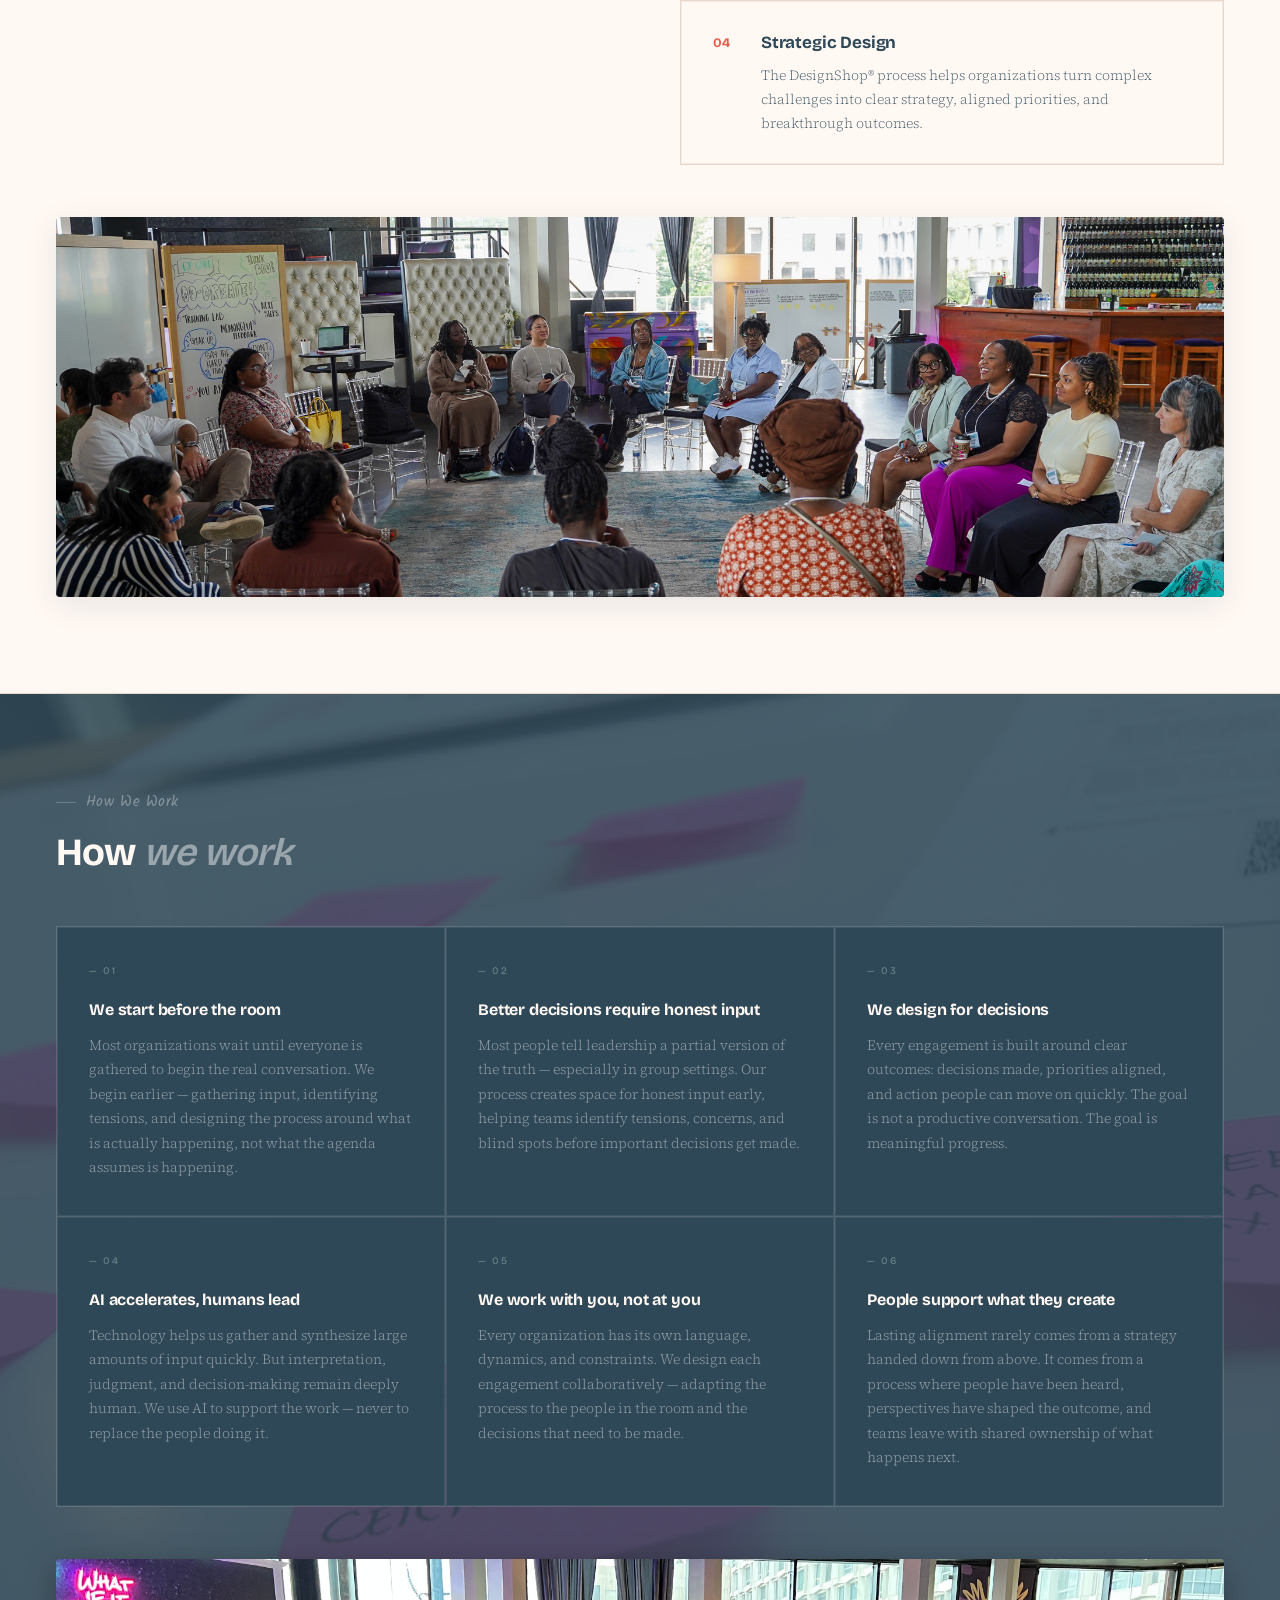
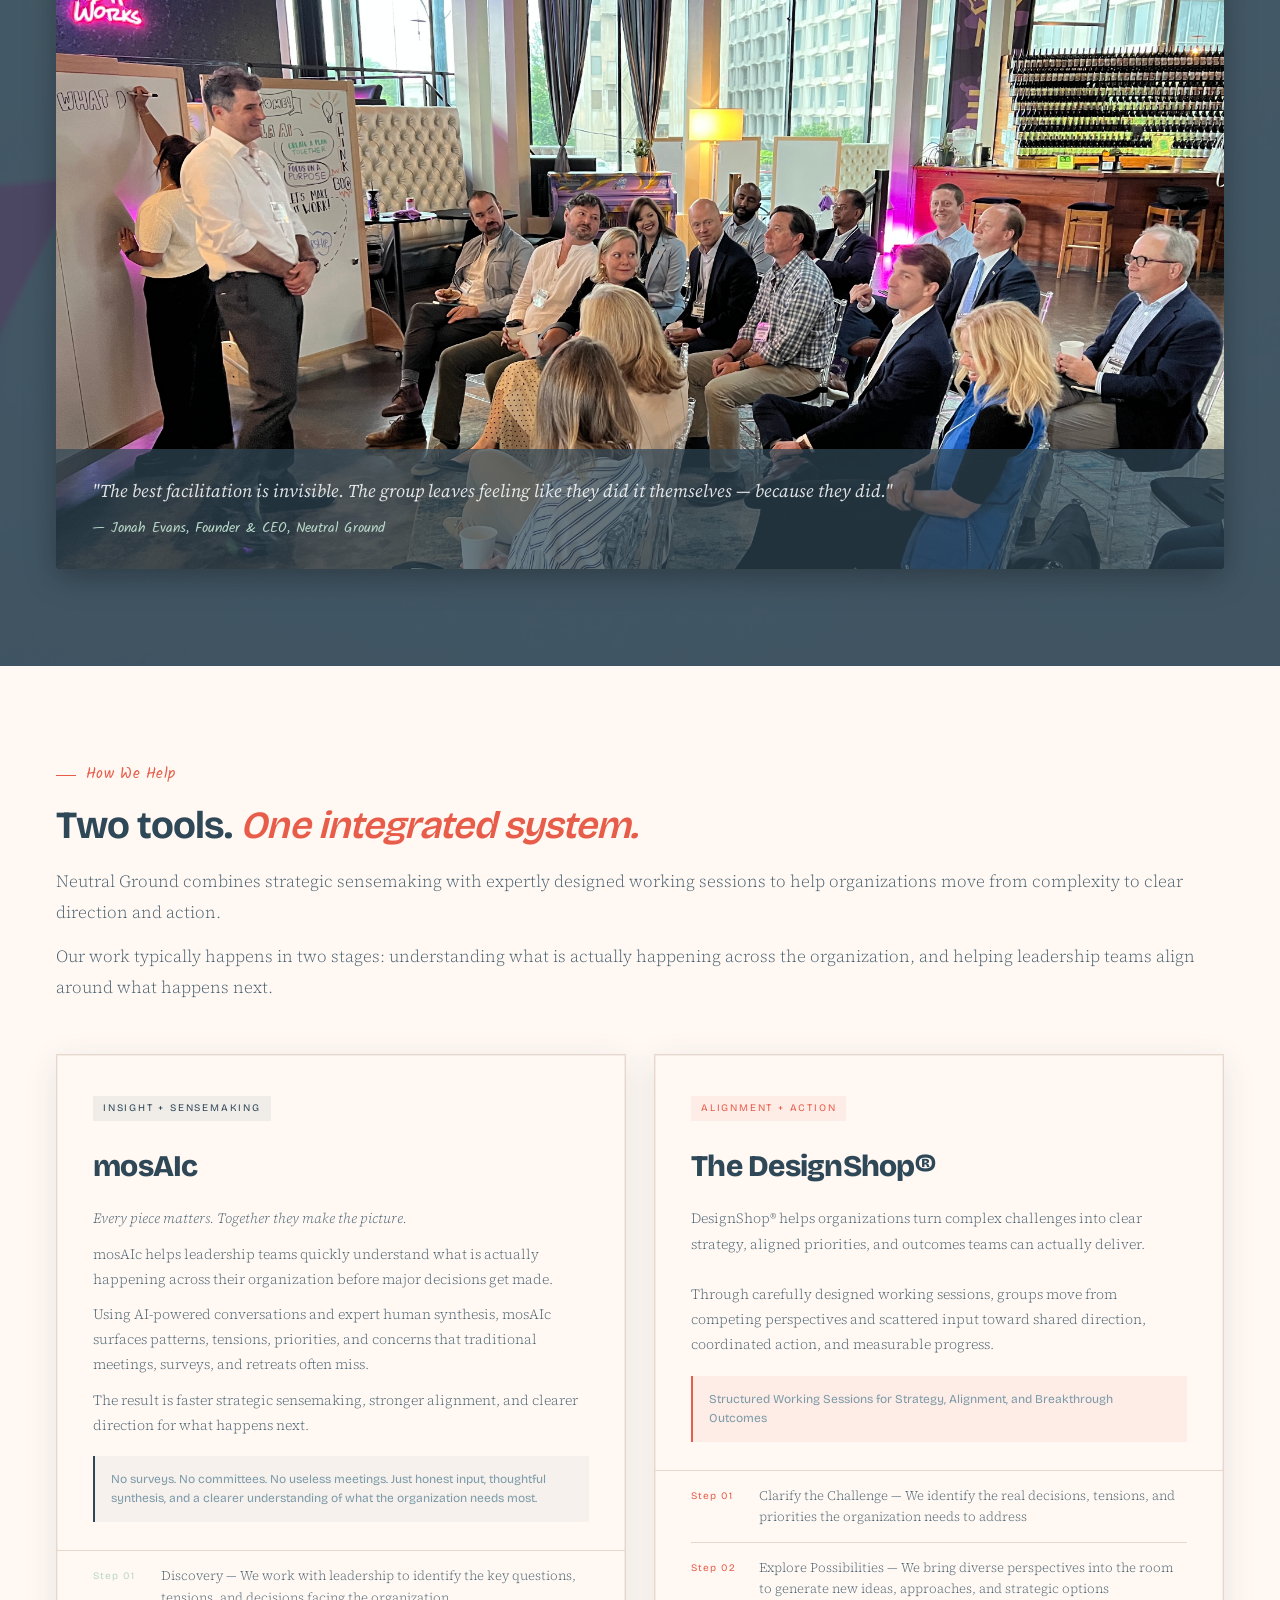
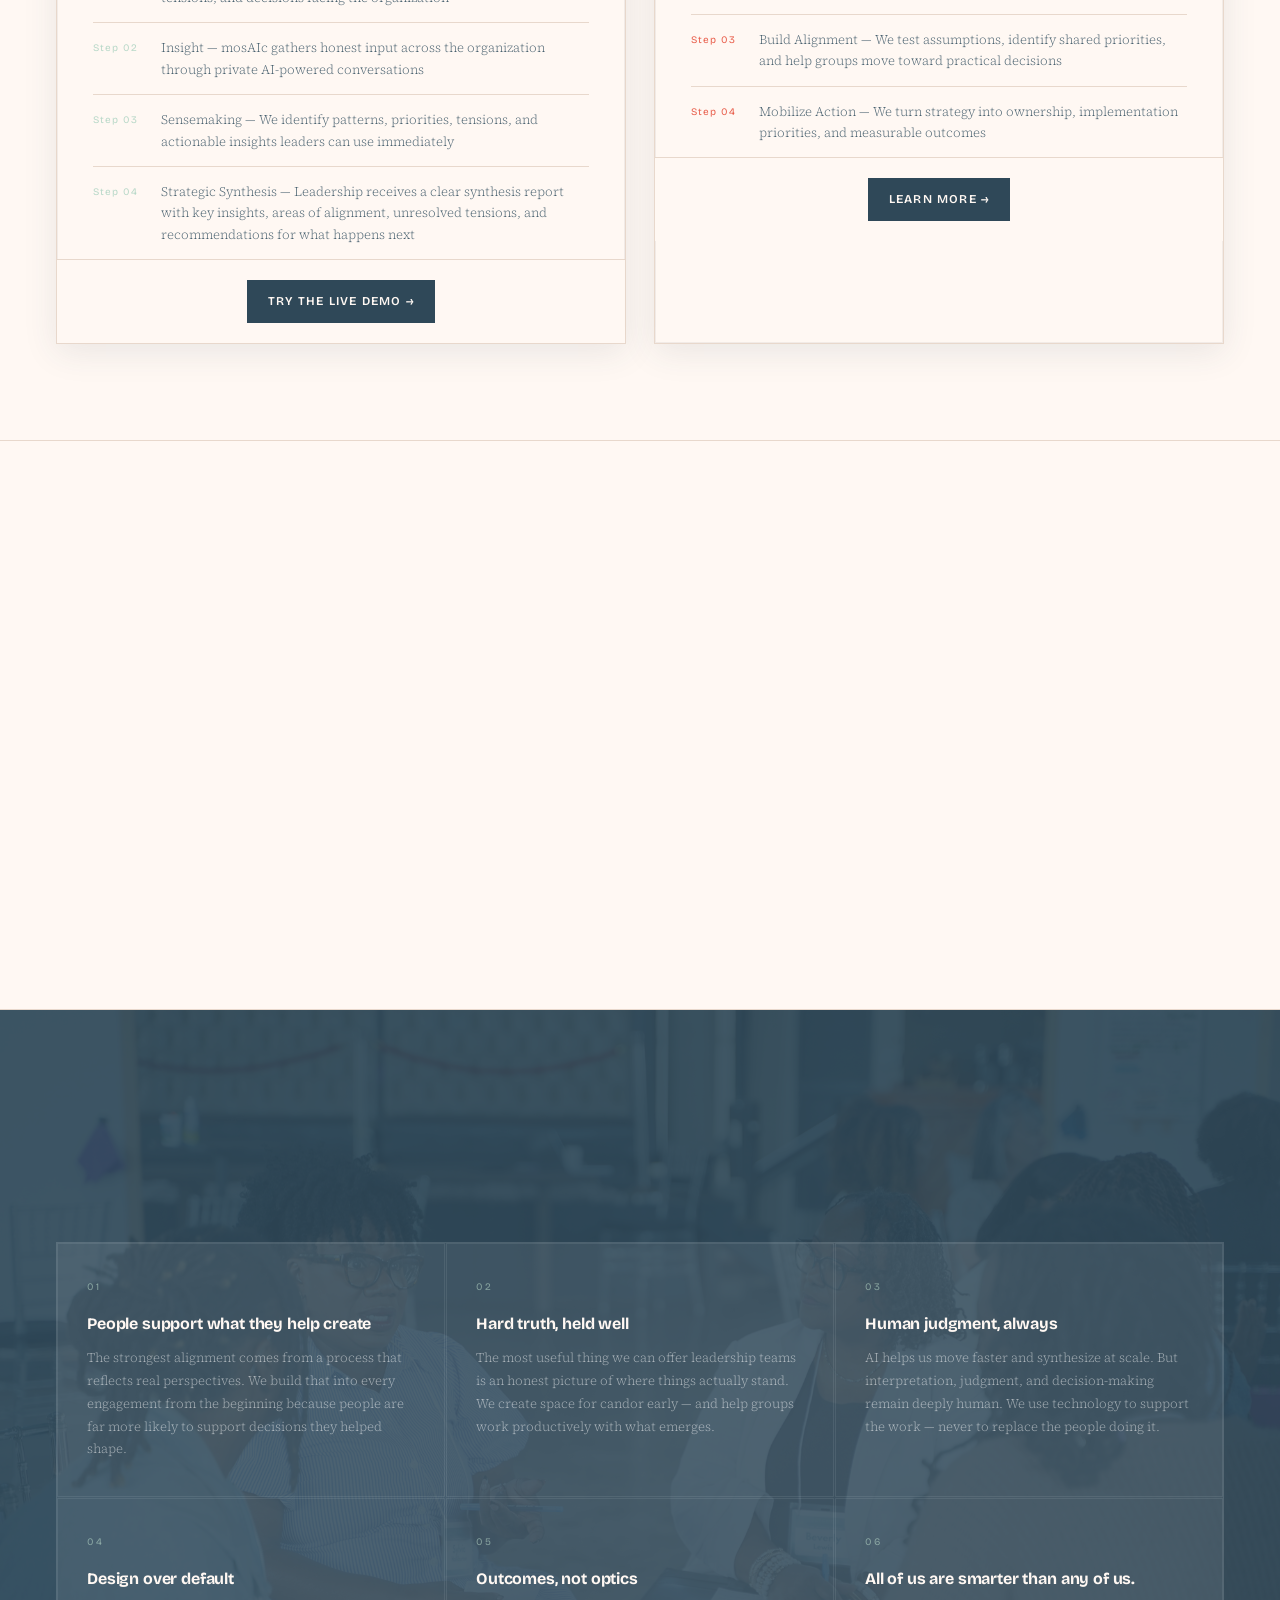
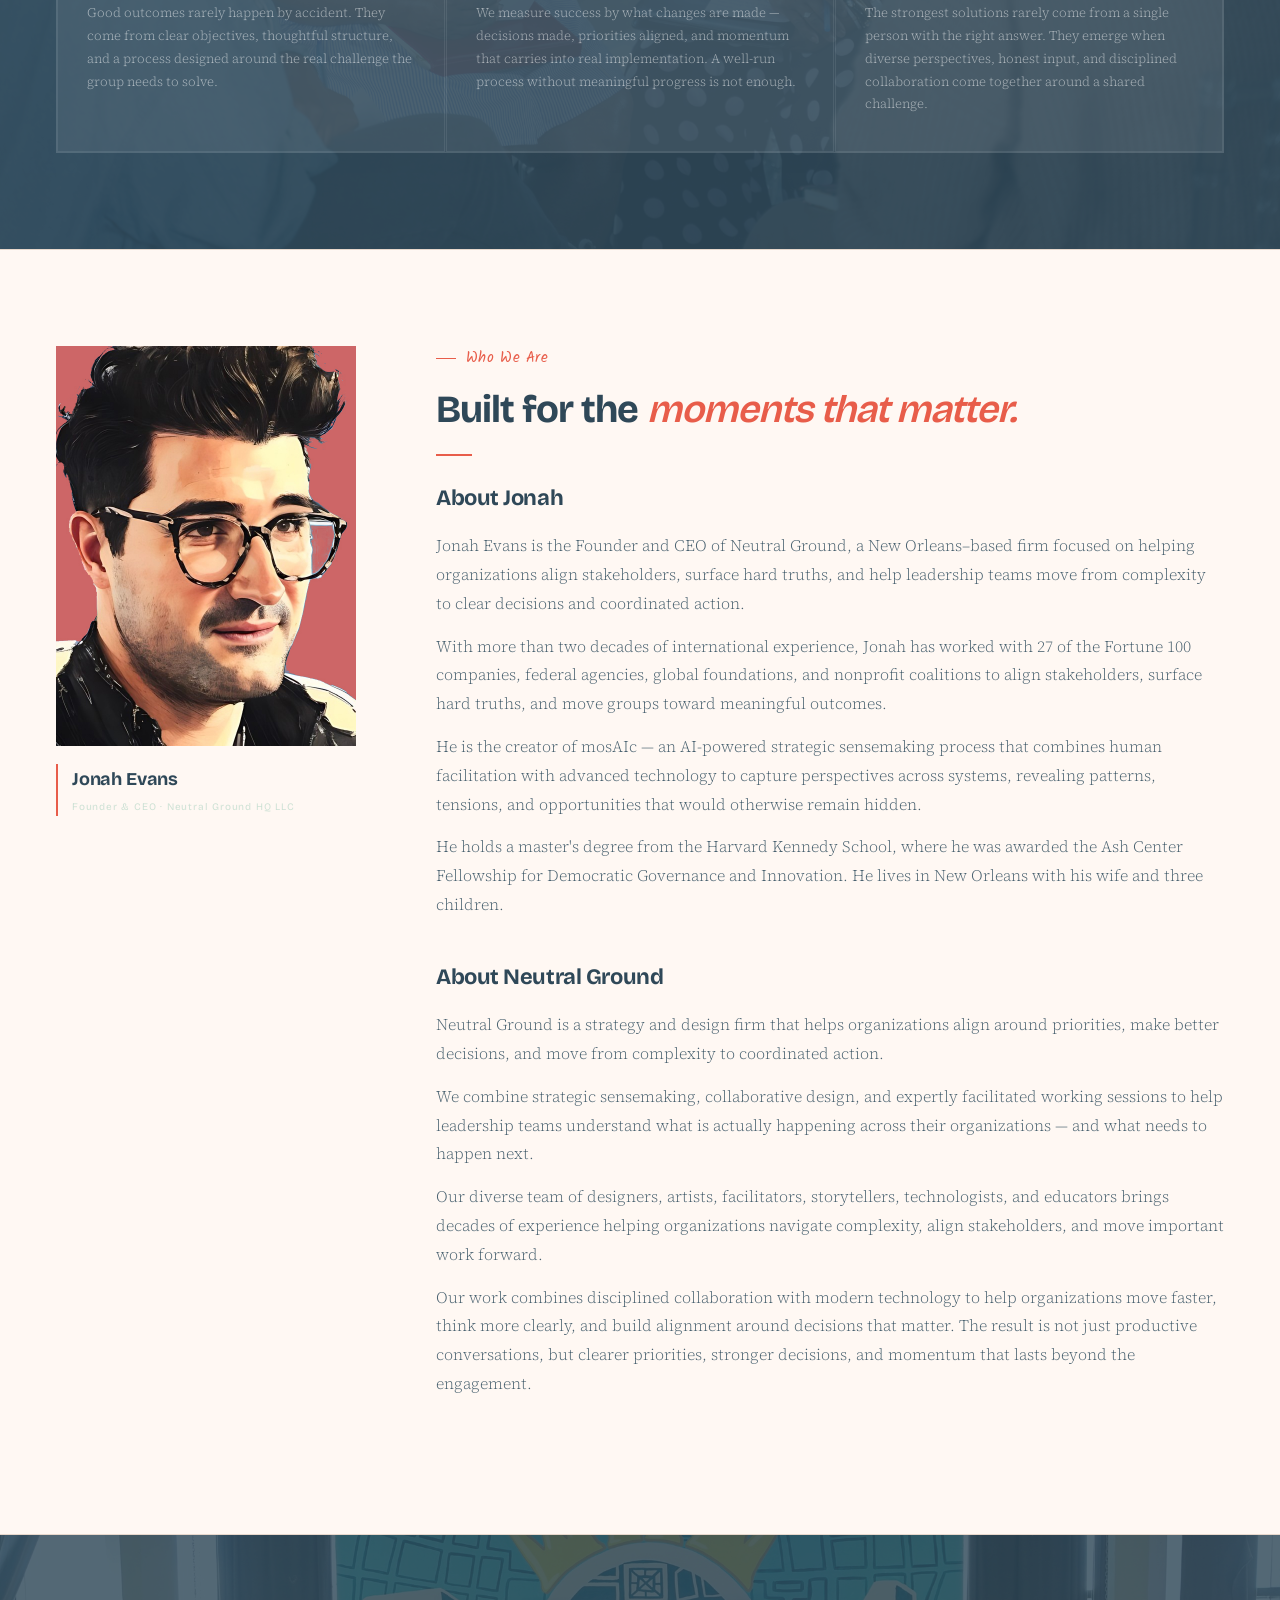
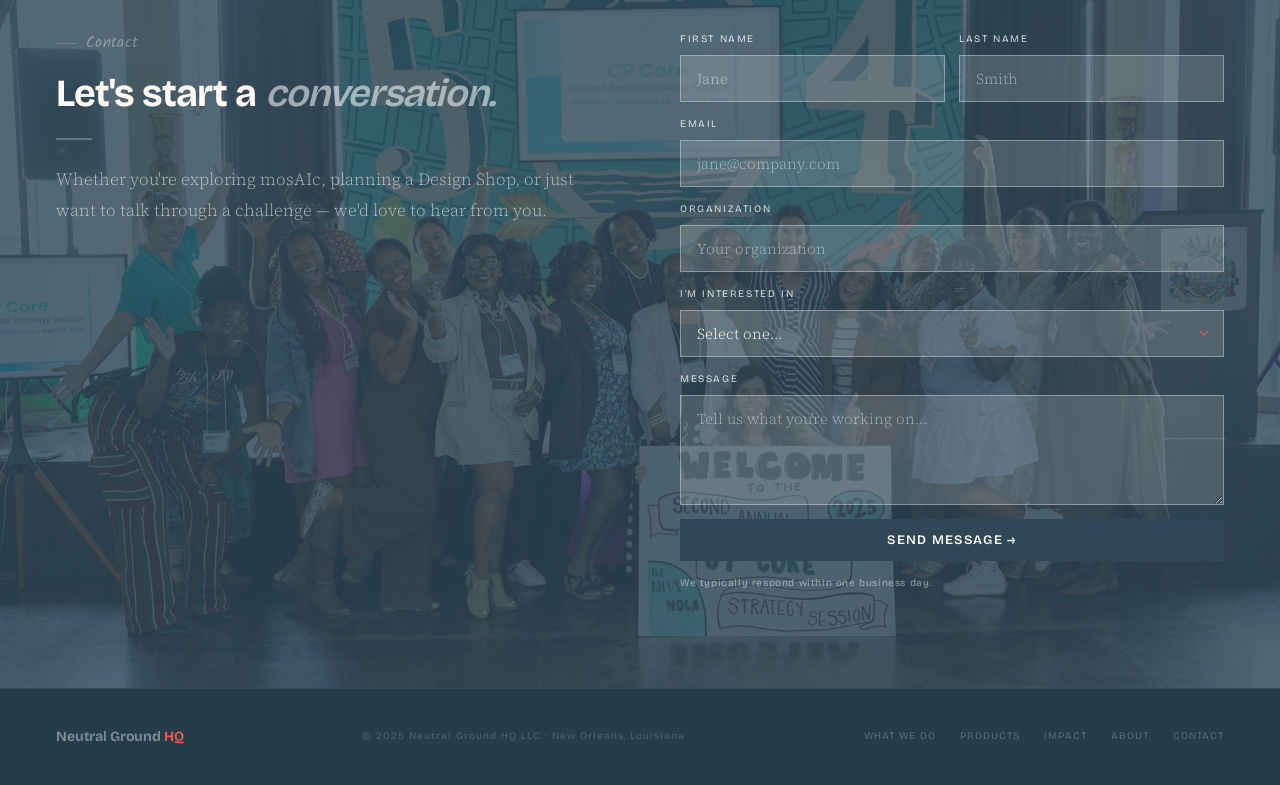
==== commit b926a032: "Nav: scale logo down (desktop 40→28px, mobile 32→22px) Co-Authored-By: Claude Opus 4.7 (1M context) " ====
--- a/index.html
+++ b/index.html
@@ -17,7 +17,7 @@
   <link rel="preconnect" href="https://fonts.googleapis.com"/>
   <link rel="preconnect" href="https://fonts.gstatic.com" crossorigin/>
   <link href="https://fonts.googleapis.com/css2?family=Bricolage+Grotesque:opsz,wght@12..96,300;12..96,400;12..96,600;12..96,700;12..96,800&family=Source+Serif+4:ital,wght@0,300;0,400;1,300;1,400&family=Kalam:wght@300;400;700&display=swap" rel="stylesheet"/>
-  <link rel="stylesheet" href="styles.css?v=10"/>
+  <link rel="stylesheet" href="styles.css?v=11"/>
 </head>
 <body>
 
--- a/styles.css
+++ b/styles.css
@@ -65,7 +65,7 @@
 
 .site-nav__logo img {
   display: block;
-  height: 40px;
+  height: 28px;
   width: auto;
 }
 
@@ -1475,7 +1475,7 @@
 
   .site-nav__toggle { display: block; }
 
-  .site-nav__logo img { height: 32px; }
+  .site-nav__logo img { height: 22px; }
 
   .site-nav__links {
     position: fixed;
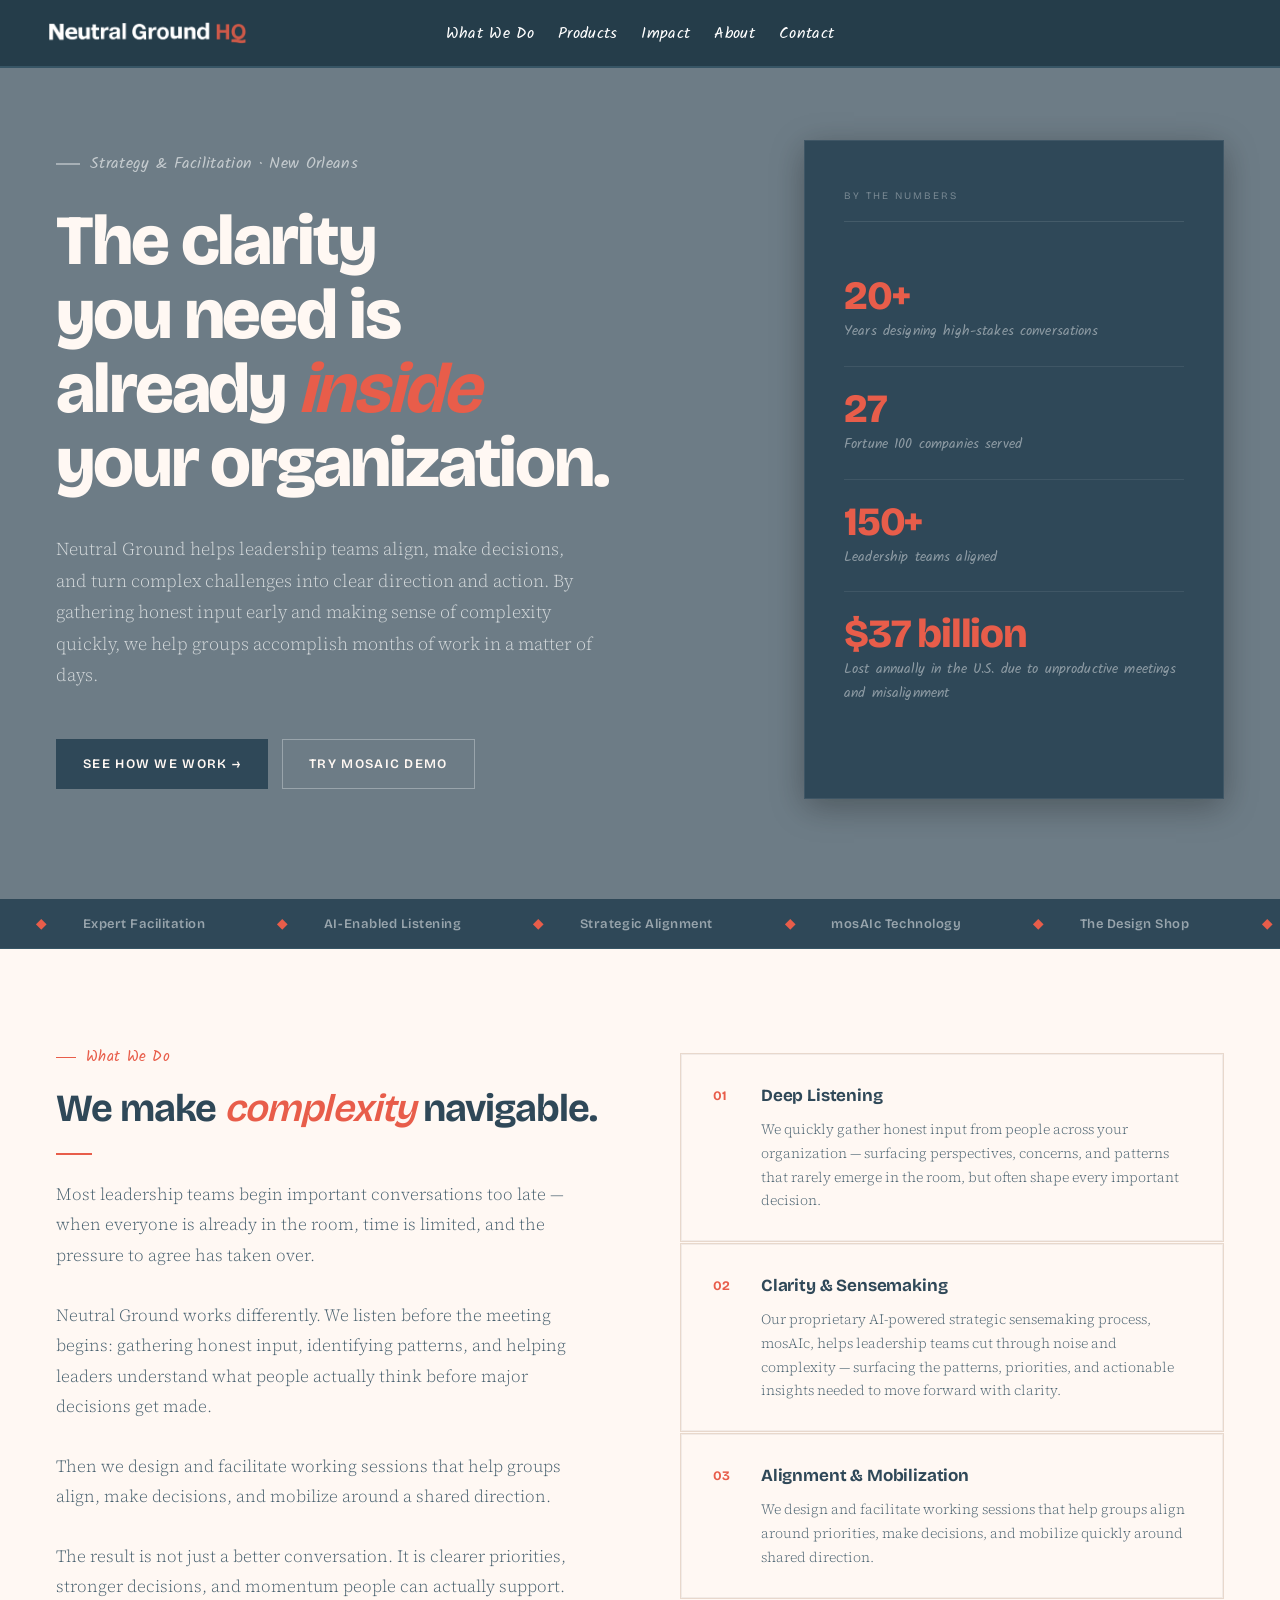
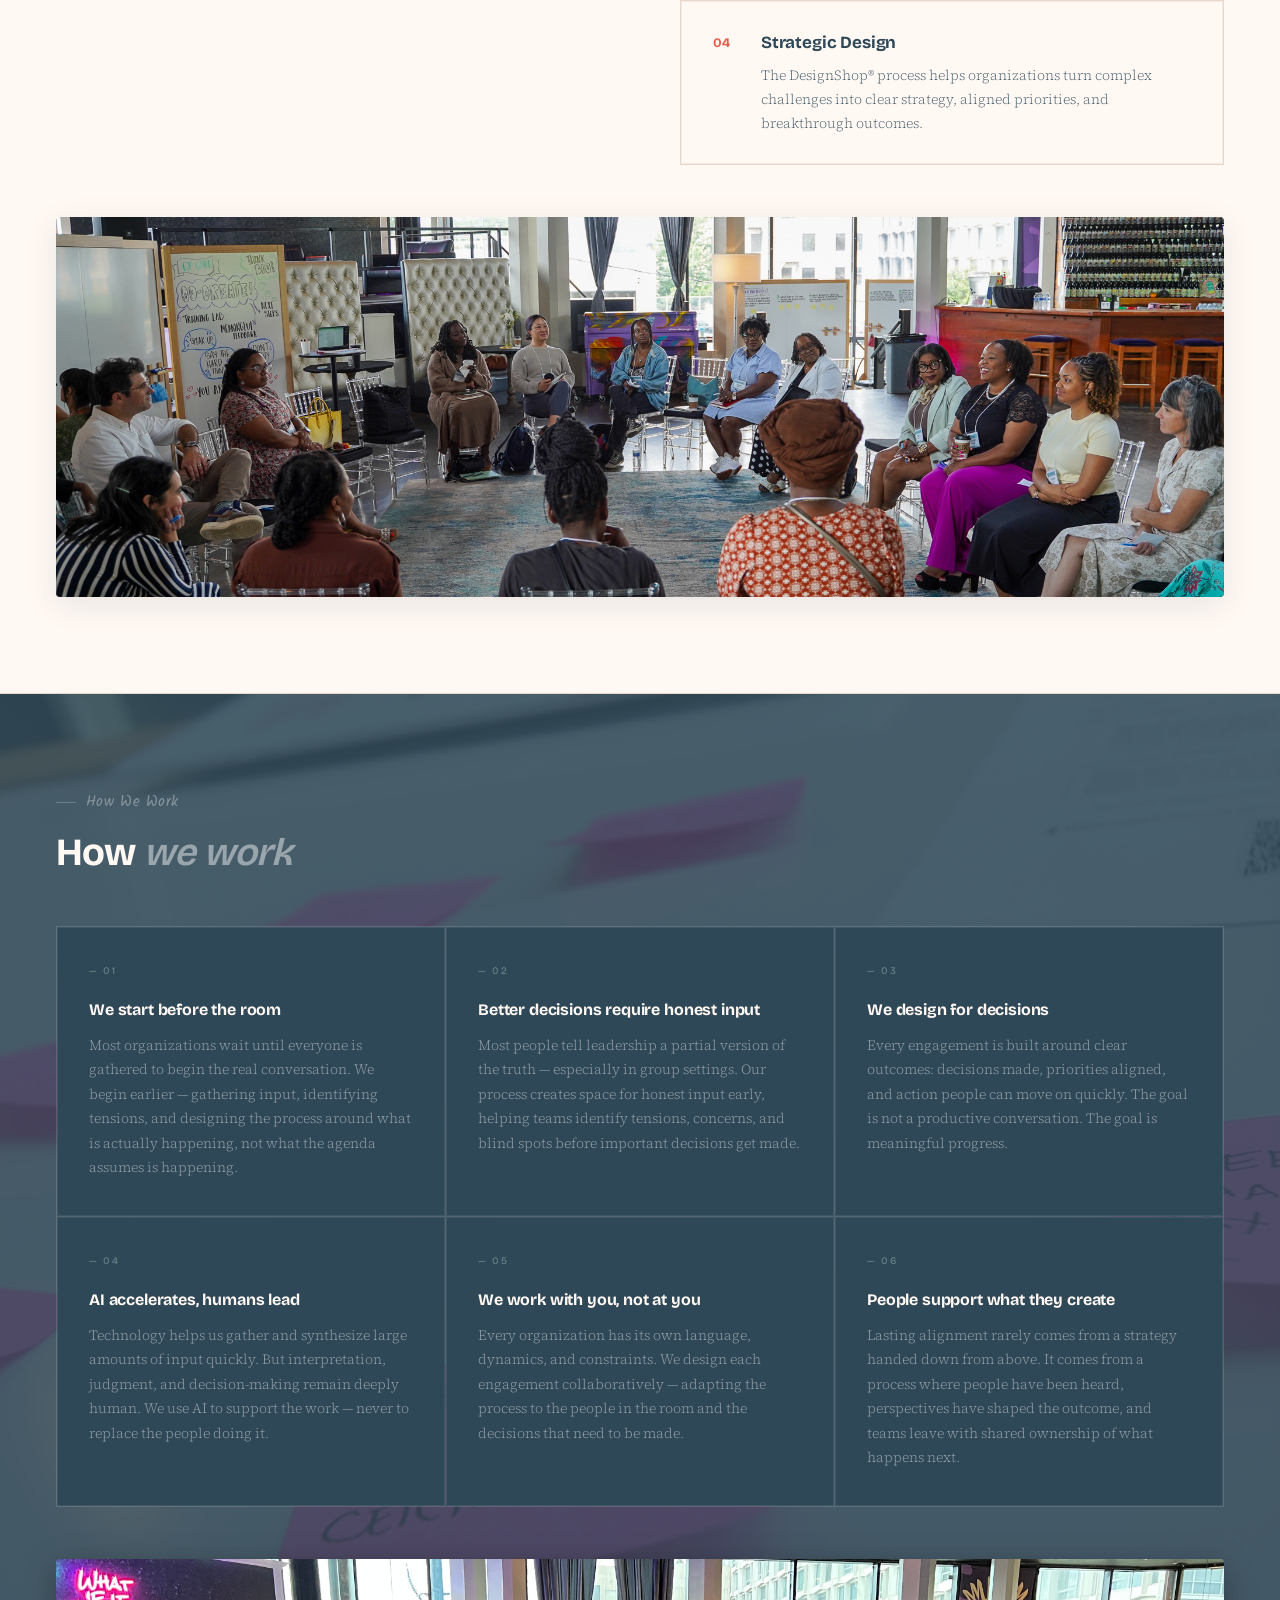
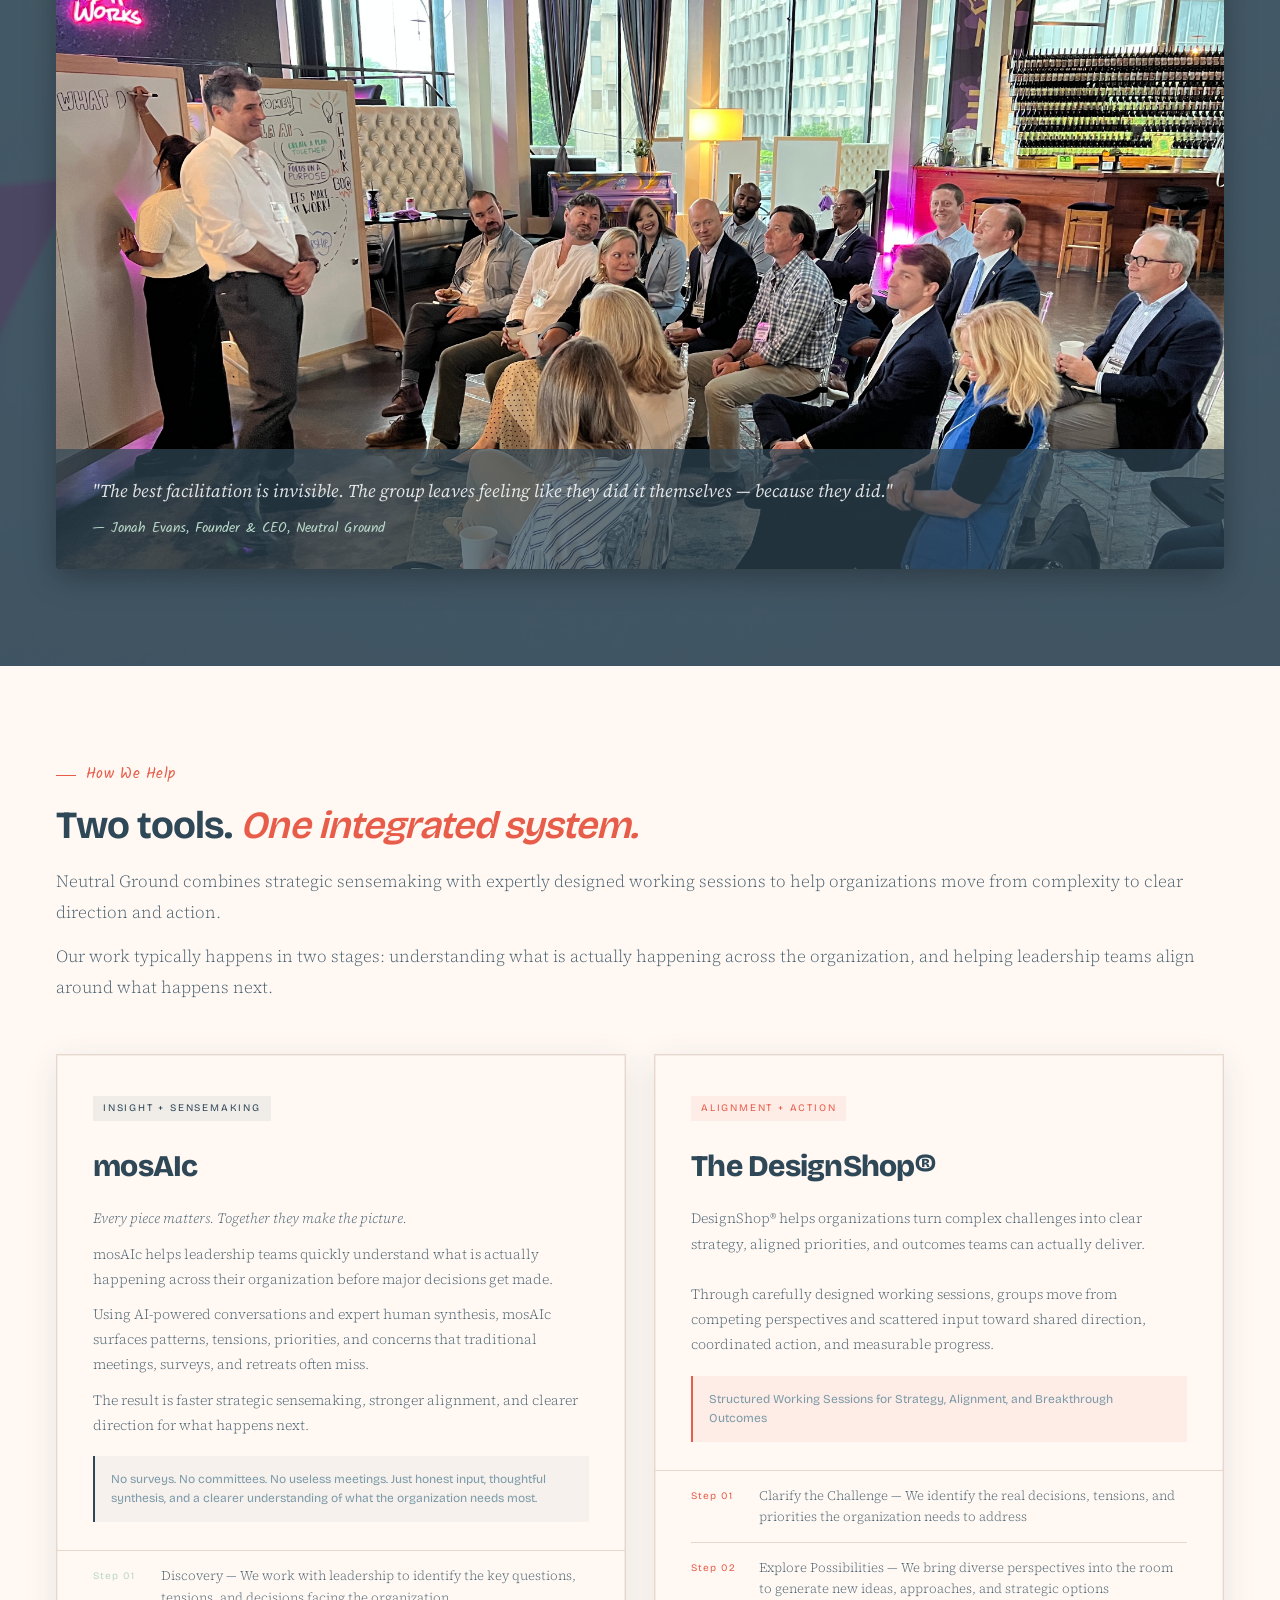
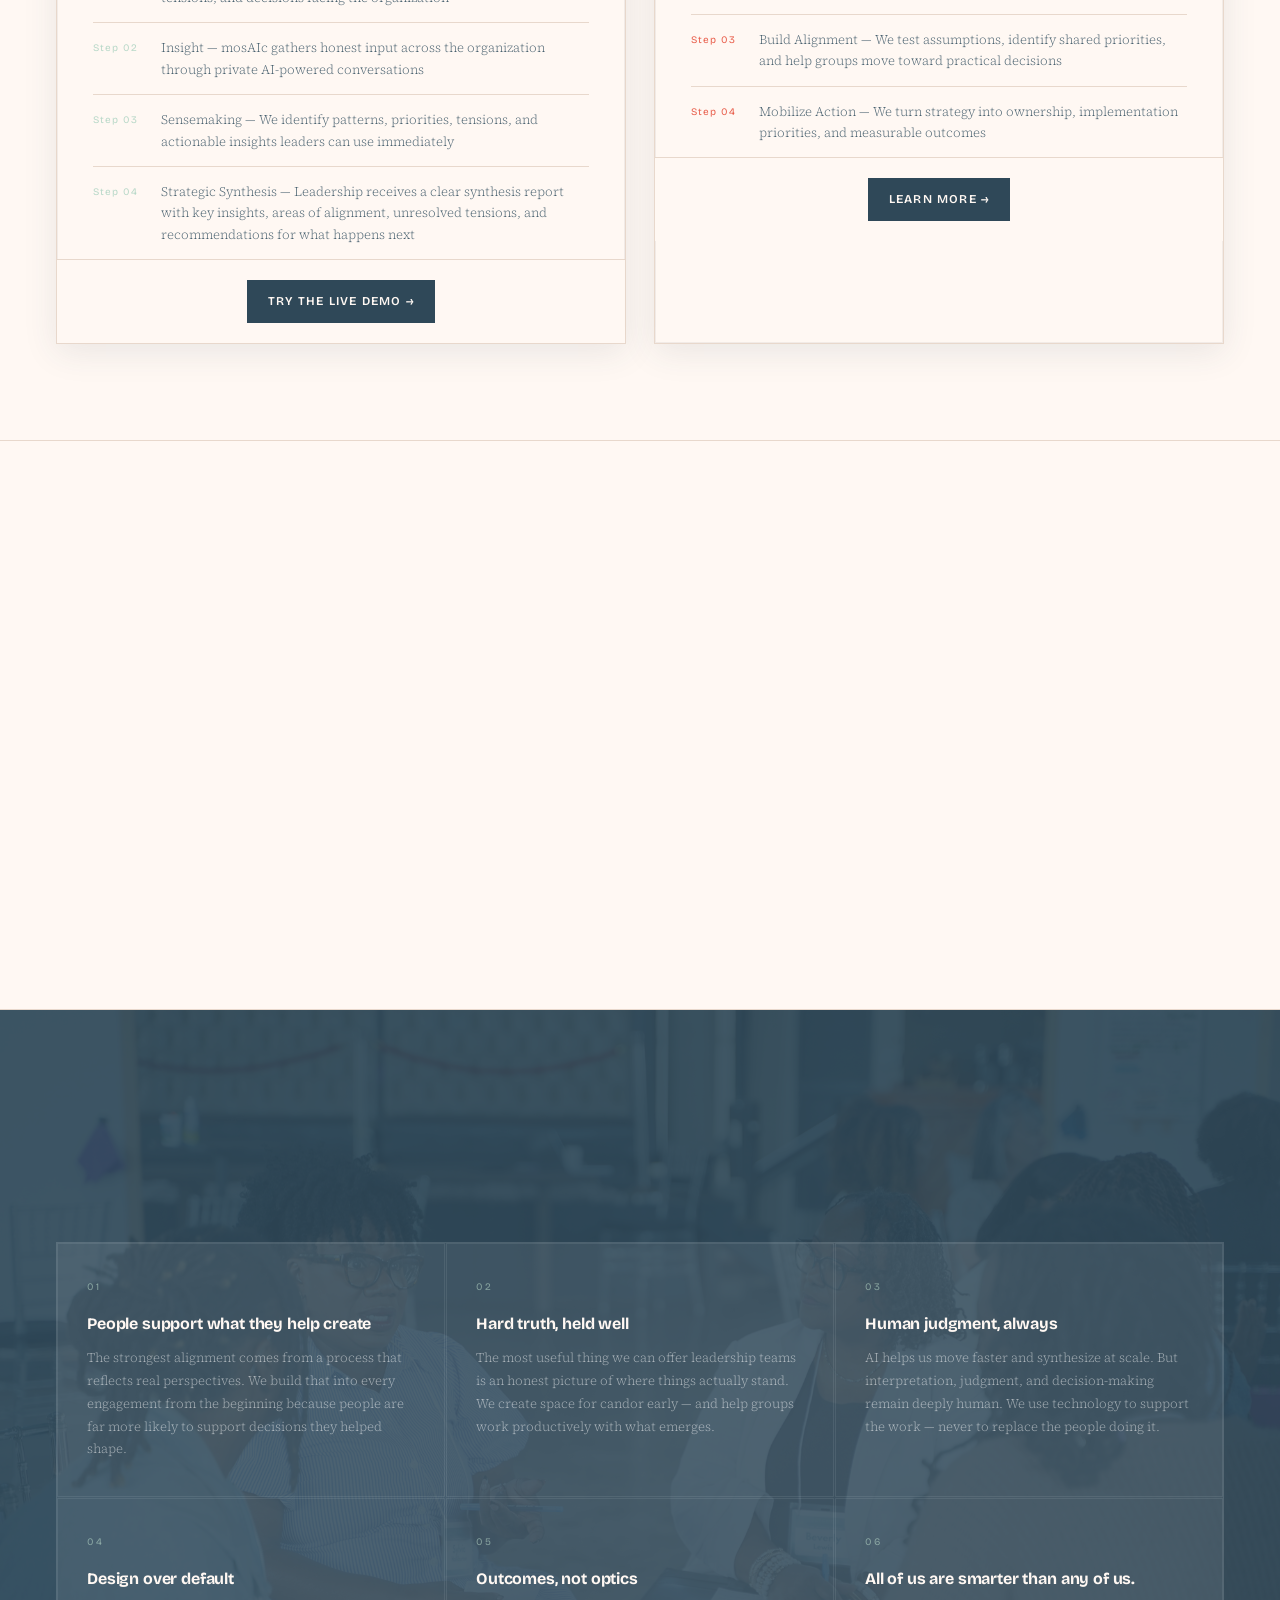
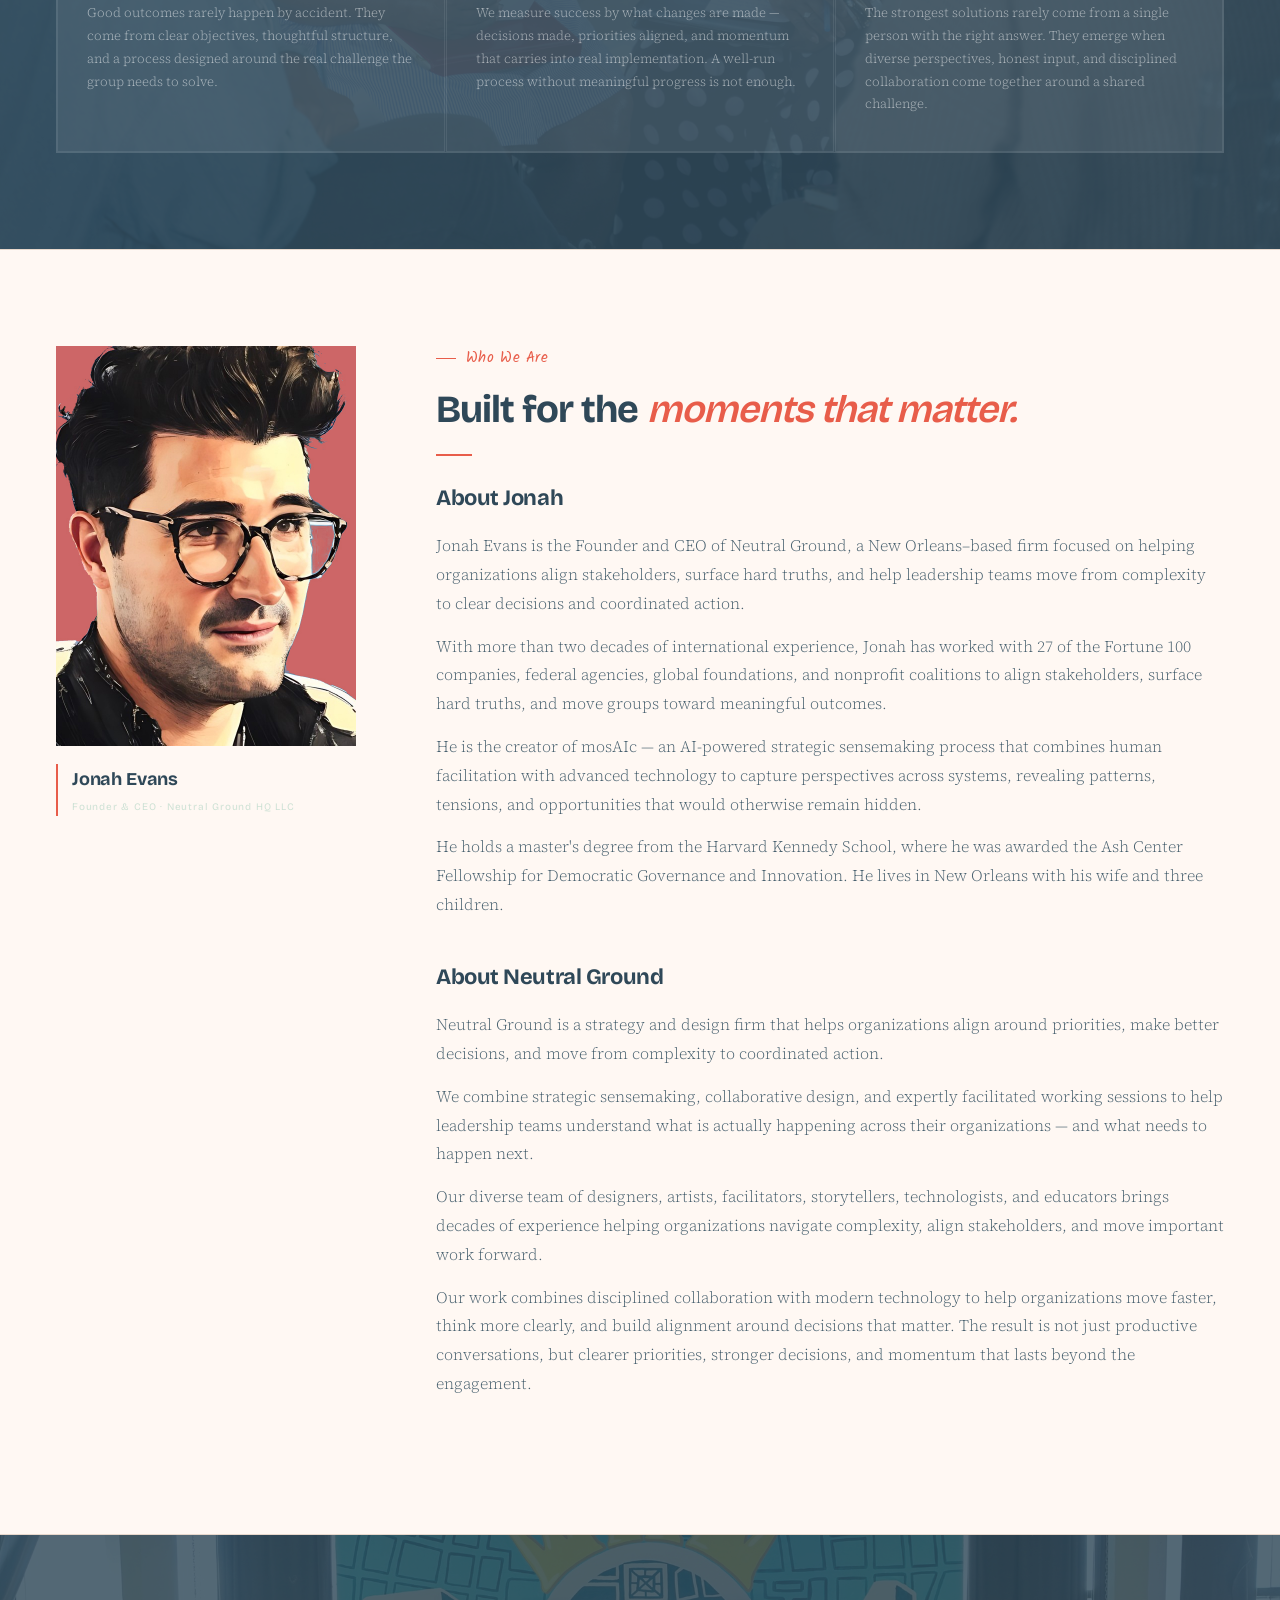
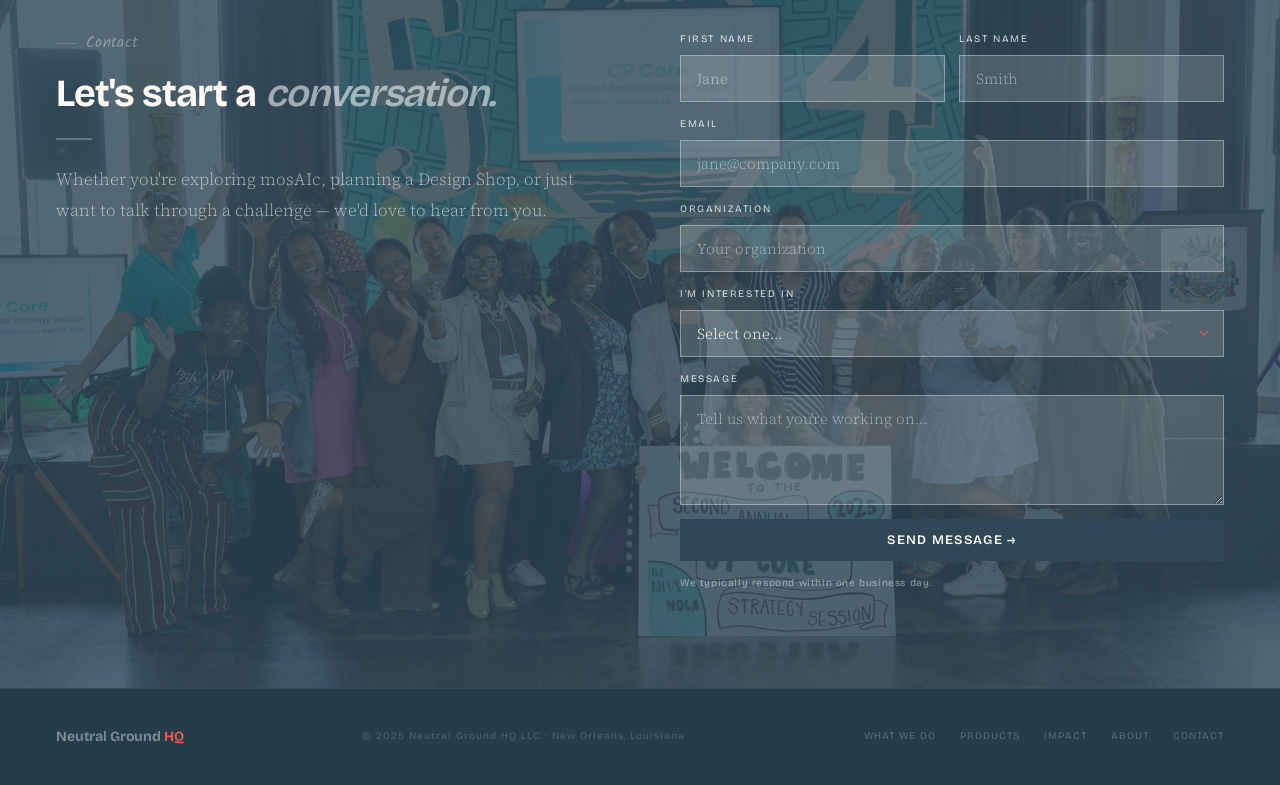
==== commit 98026713: "Nav: switch link font to Kalam (matches hero-kicker), scale logo down Links now use var(--ff-accent)" ====
--- a/index.html
+++ b/index.html
@@ -17,7 +17,7 @@
   <link rel="preconnect" href="https://fonts.googleapis.com"/>
   <link rel="preconnect" href="https://fonts.gstatic.com" crossorigin/>
   <link href="https://fonts.googleapis.com/css2?family=Bricolage+Grotesque:opsz,wght@12..96,300;12..96,400;12..96,600;12..96,700;12..96,800&family=Source+Serif+4:ital,wght@0,300;0,400;1,300;1,400&family=Kalam:wght@300;400;700&display=swap" rel="stylesheet"/>
-  <link rel="stylesheet" href="styles.css?v=11"/>
+  <link rel="stylesheet" href="styles.css?v=12"/>
 </head>
 <body>
 
--- a/styles.css
+++ b/styles.css
@@ -65,7 +65,7 @@
 
 .site-nav__logo img {
   display: block;
-  height: 28px;
+  height: 22px;
   width: auto;
 }
 
@@ -80,9 +80,9 @@
 }
 
 .site-nav__links a {
-  font-family: var(--ff-head);
-  font-size: 14px;
-  font-weight: 600;
+  font-family: var(--ff-accent);
+  font-size: 16px;
+  font-weight: 400;
   letter-spacing: 0.02em;
   color: #ffffff;
   text-decoration: none;
@@ -1475,7 +1475,7 @@
 
   .site-nav__toggle { display: block; }
 
-  .site-nav__logo img { height: 22px; }
+  .site-nav__logo img { height: 18px; }
 
   .site-nav__links {
     position: fixed;
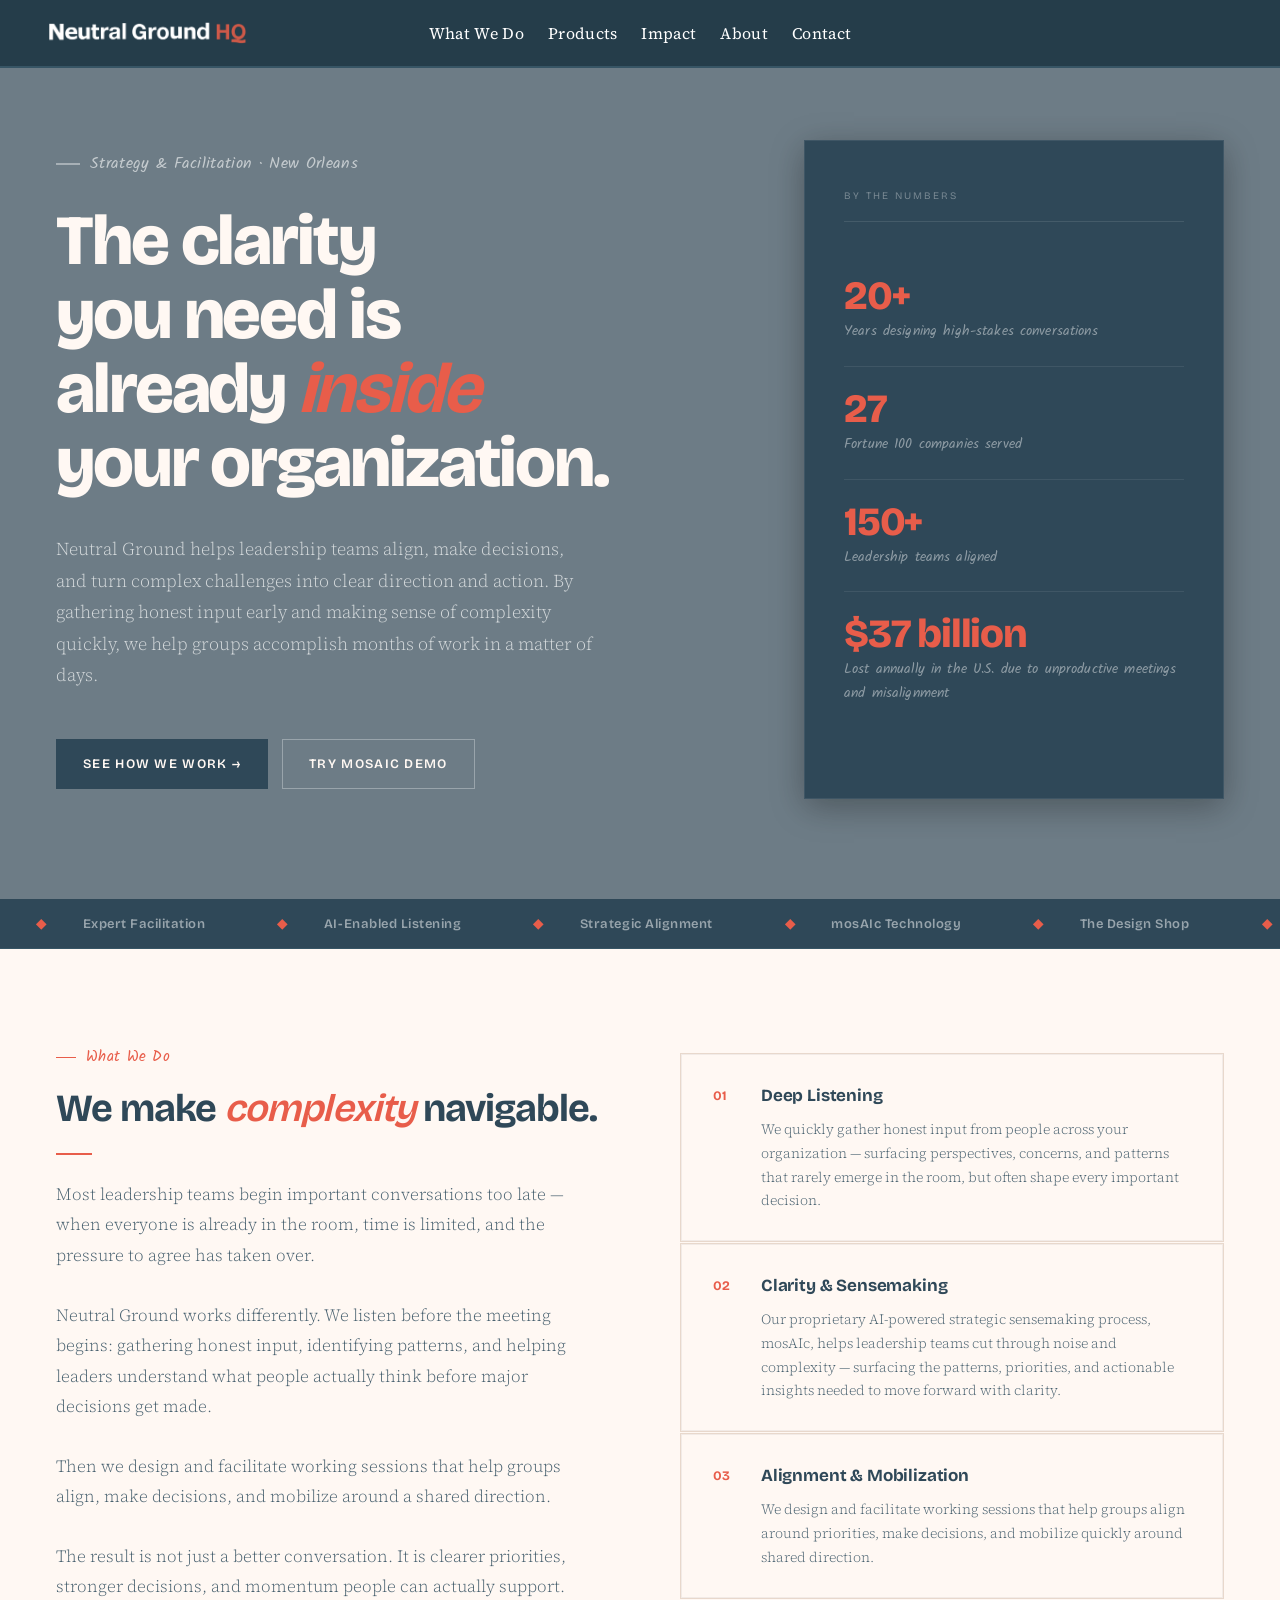
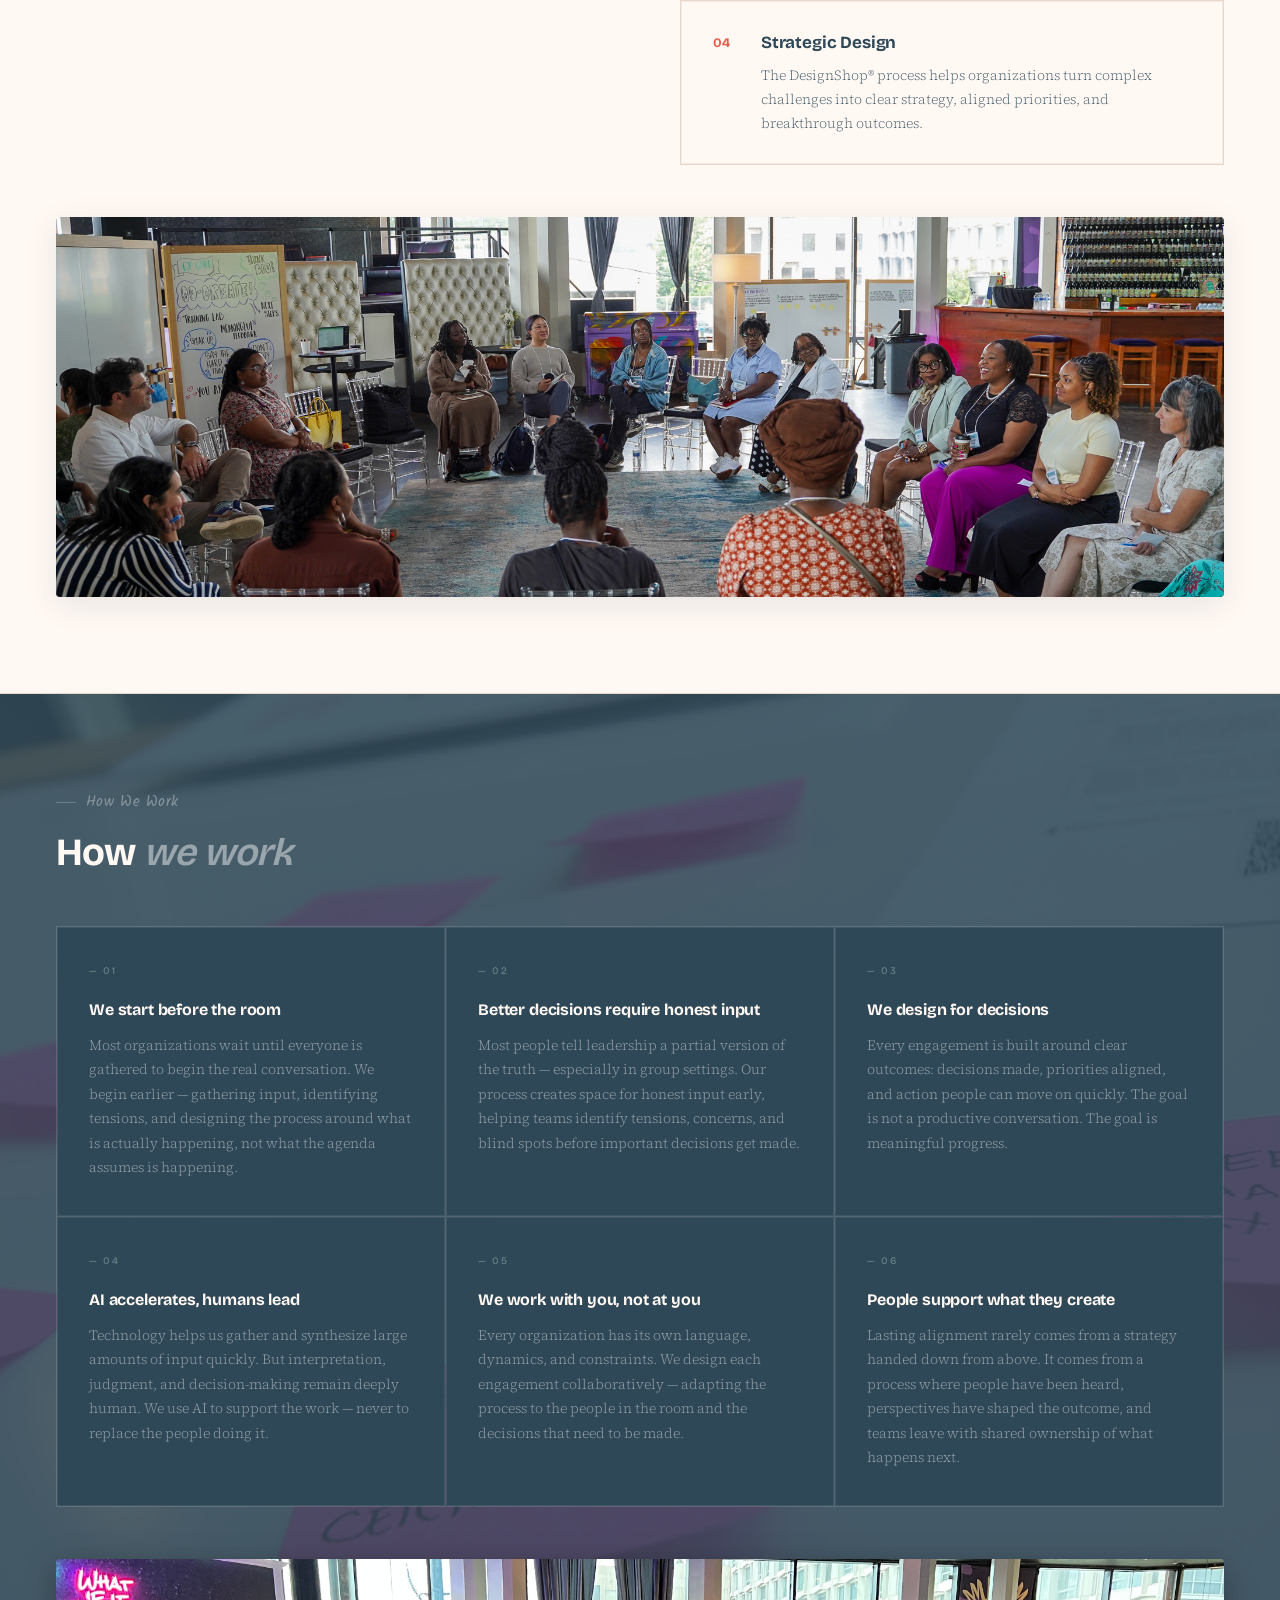
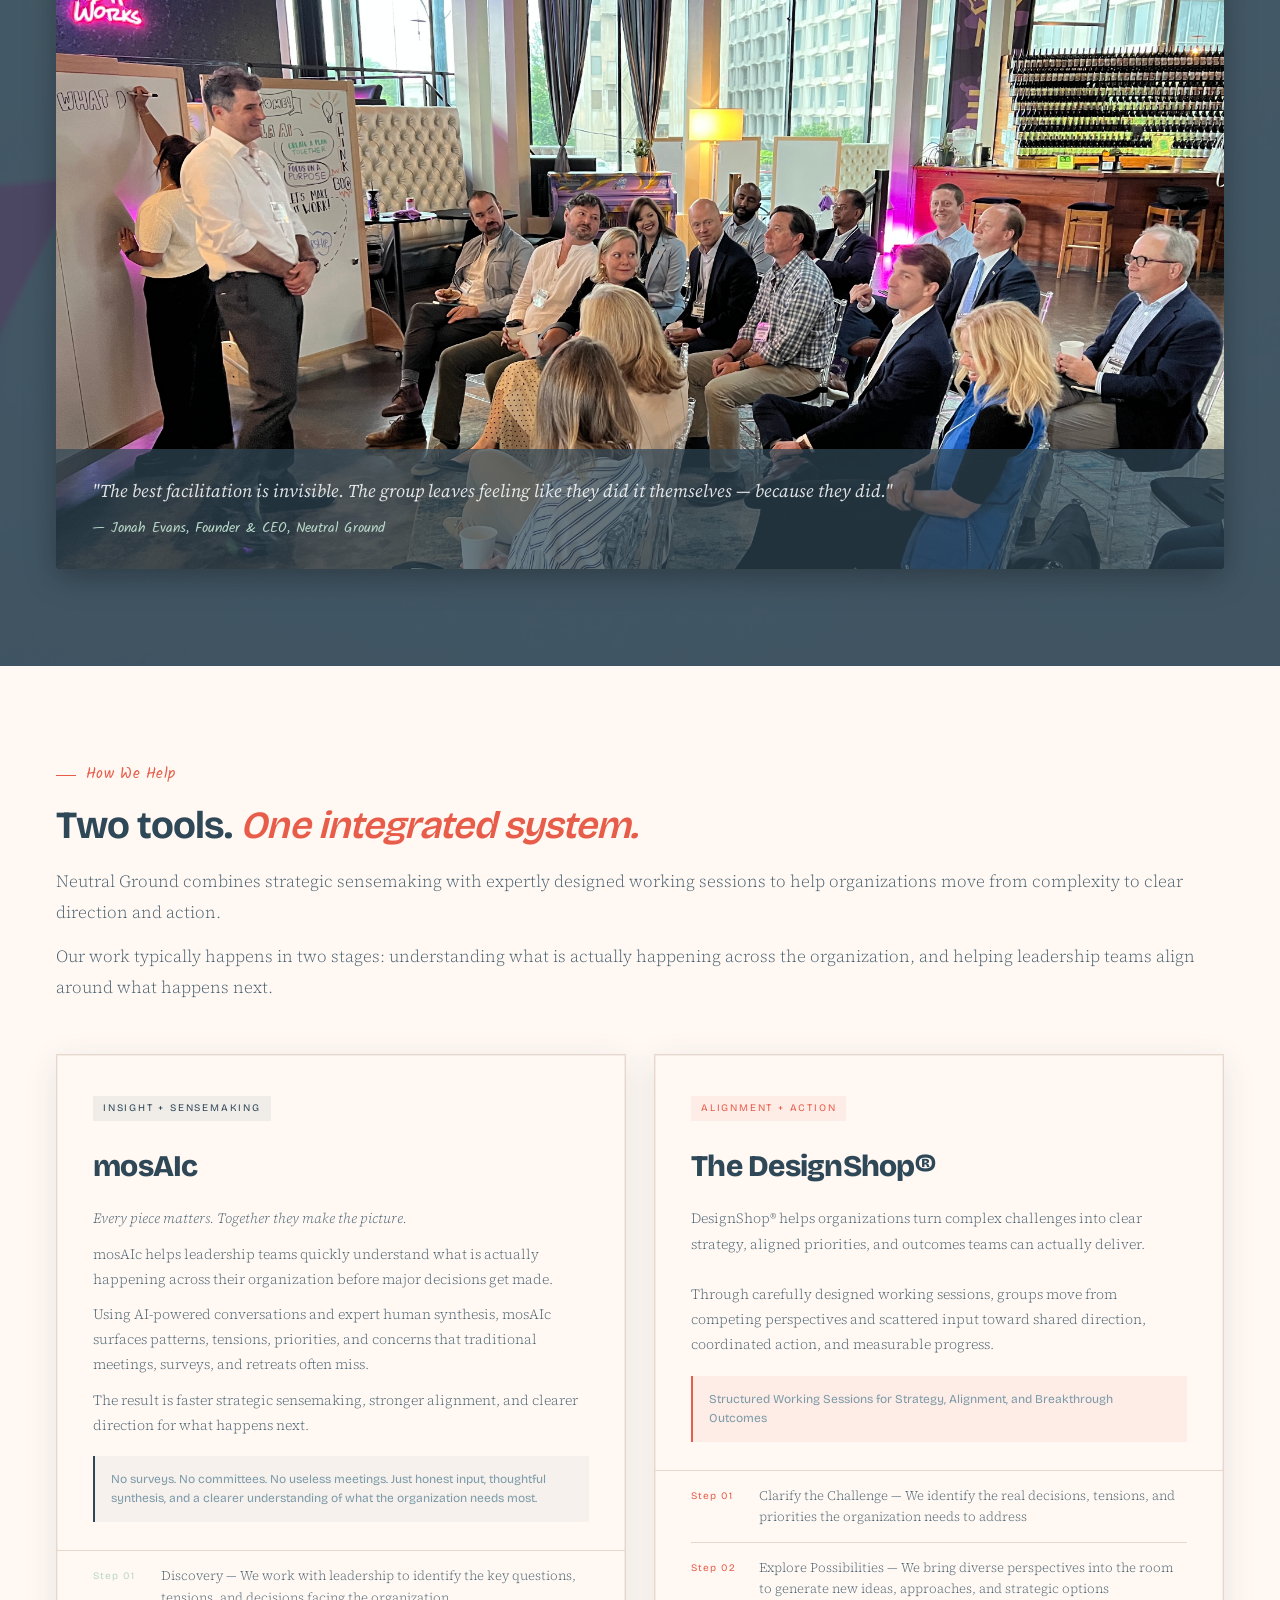
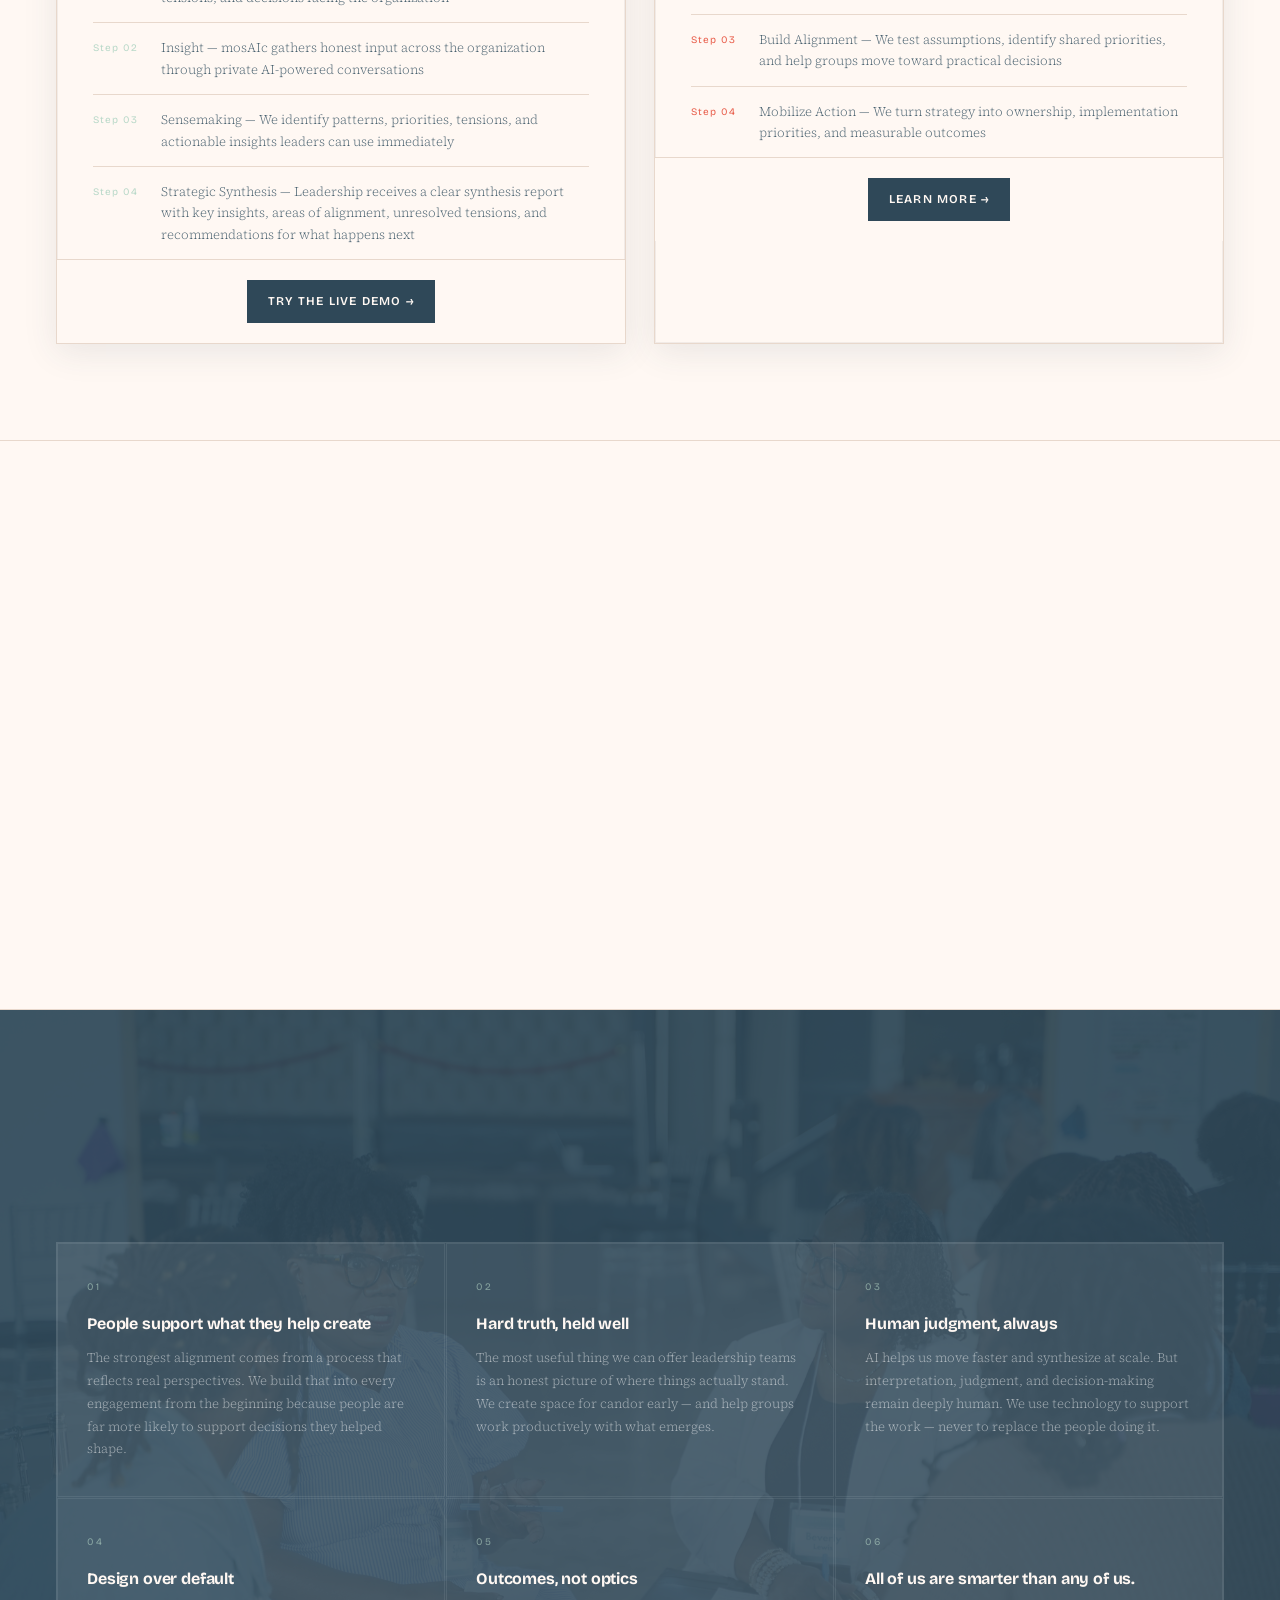
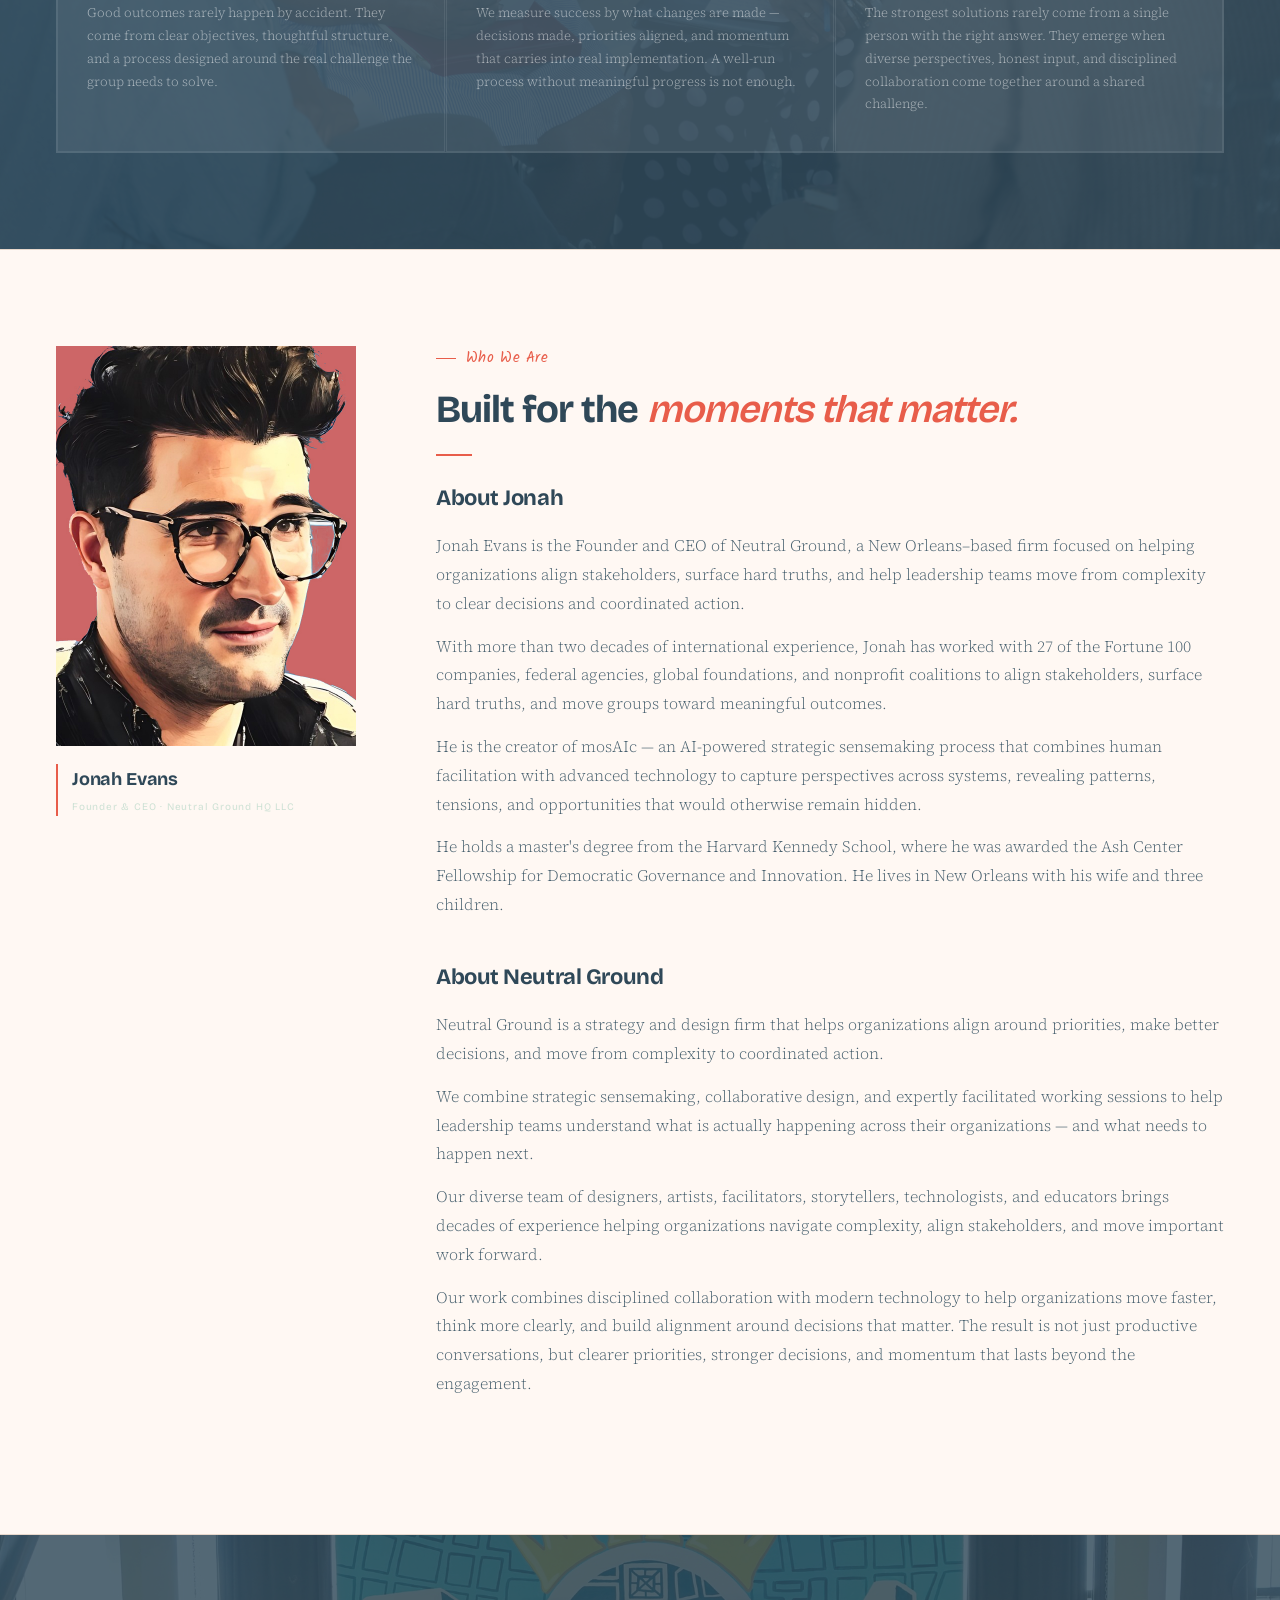
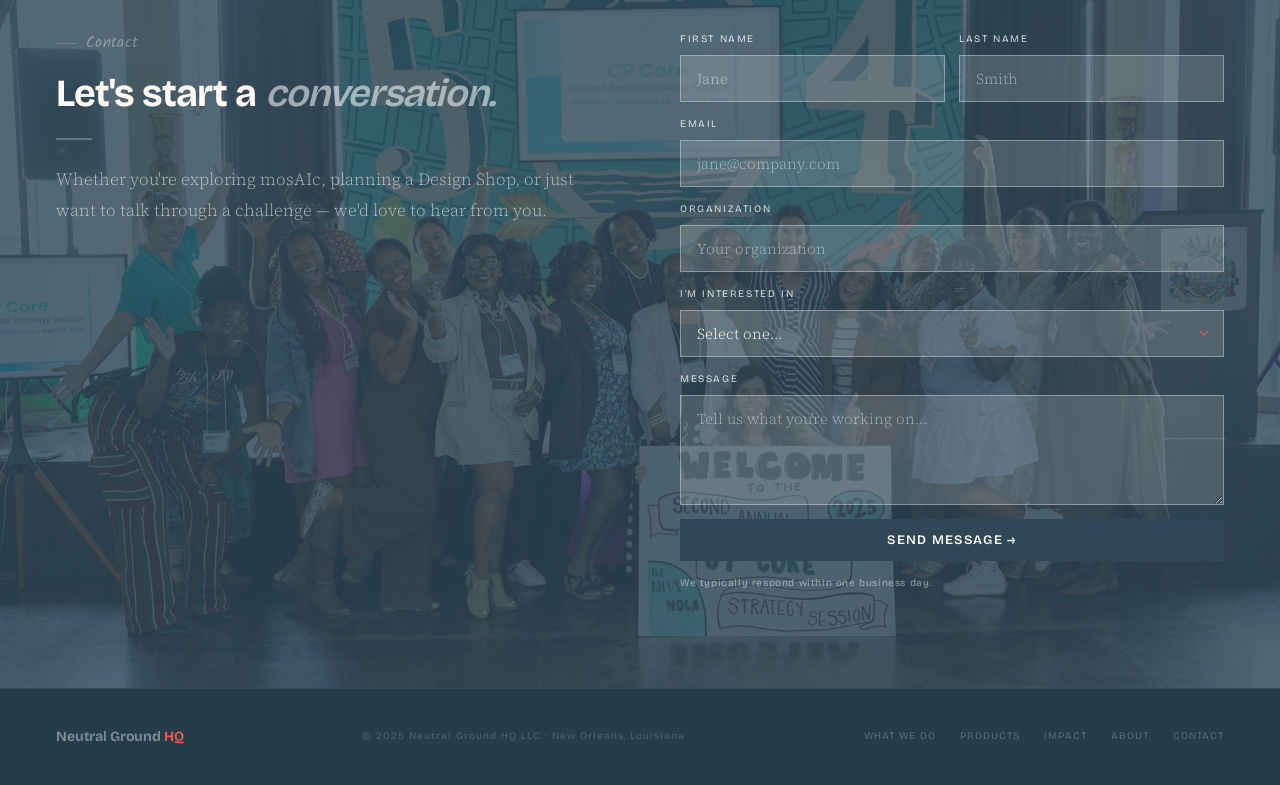
==== commit 795f29cc: "Nav: switch link font to body (Source Serif 4) Co-Authored-By: Claude Opus 4.7 (1M context) <noreply" ====
--- a/index.html
+++ b/index.html
@@ -17,7 +17,7 @@
   <link rel="preconnect" href="https://fonts.googleapis.com"/>
   <link rel="preconnect" href="https://fonts.gstatic.com" crossorigin/>
   <link href="https://fonts.googleapis.com/css2?family=Bricolage+Grotesque:opsz,wght@12..96,300;12..96,400;12..96,600;12..96,700;12..96,800&family=Source+Serif+4:ital,wght@0,300;0,400;1,300;1,400&family=Kalam:wght@300;400;700&display=swap" rel="stylesheet"/>
-  <link rel="stylesheet" href="styles.css?v=12"/>
+  <link rel="stylesheet" href="styles.css?v=13"/>
 </head>
 <body>
 
--- a/styles.css
+++ b/styles.css
@@ -80,7 +80,7 @@
 }
 
 .site-nav__links a {
-  font-family: var(--ff-accent);
+  font-family: var(--ff-body);
   font-size: 16px;
   font-weight: 400;
   letter-spacing: 0.02em;
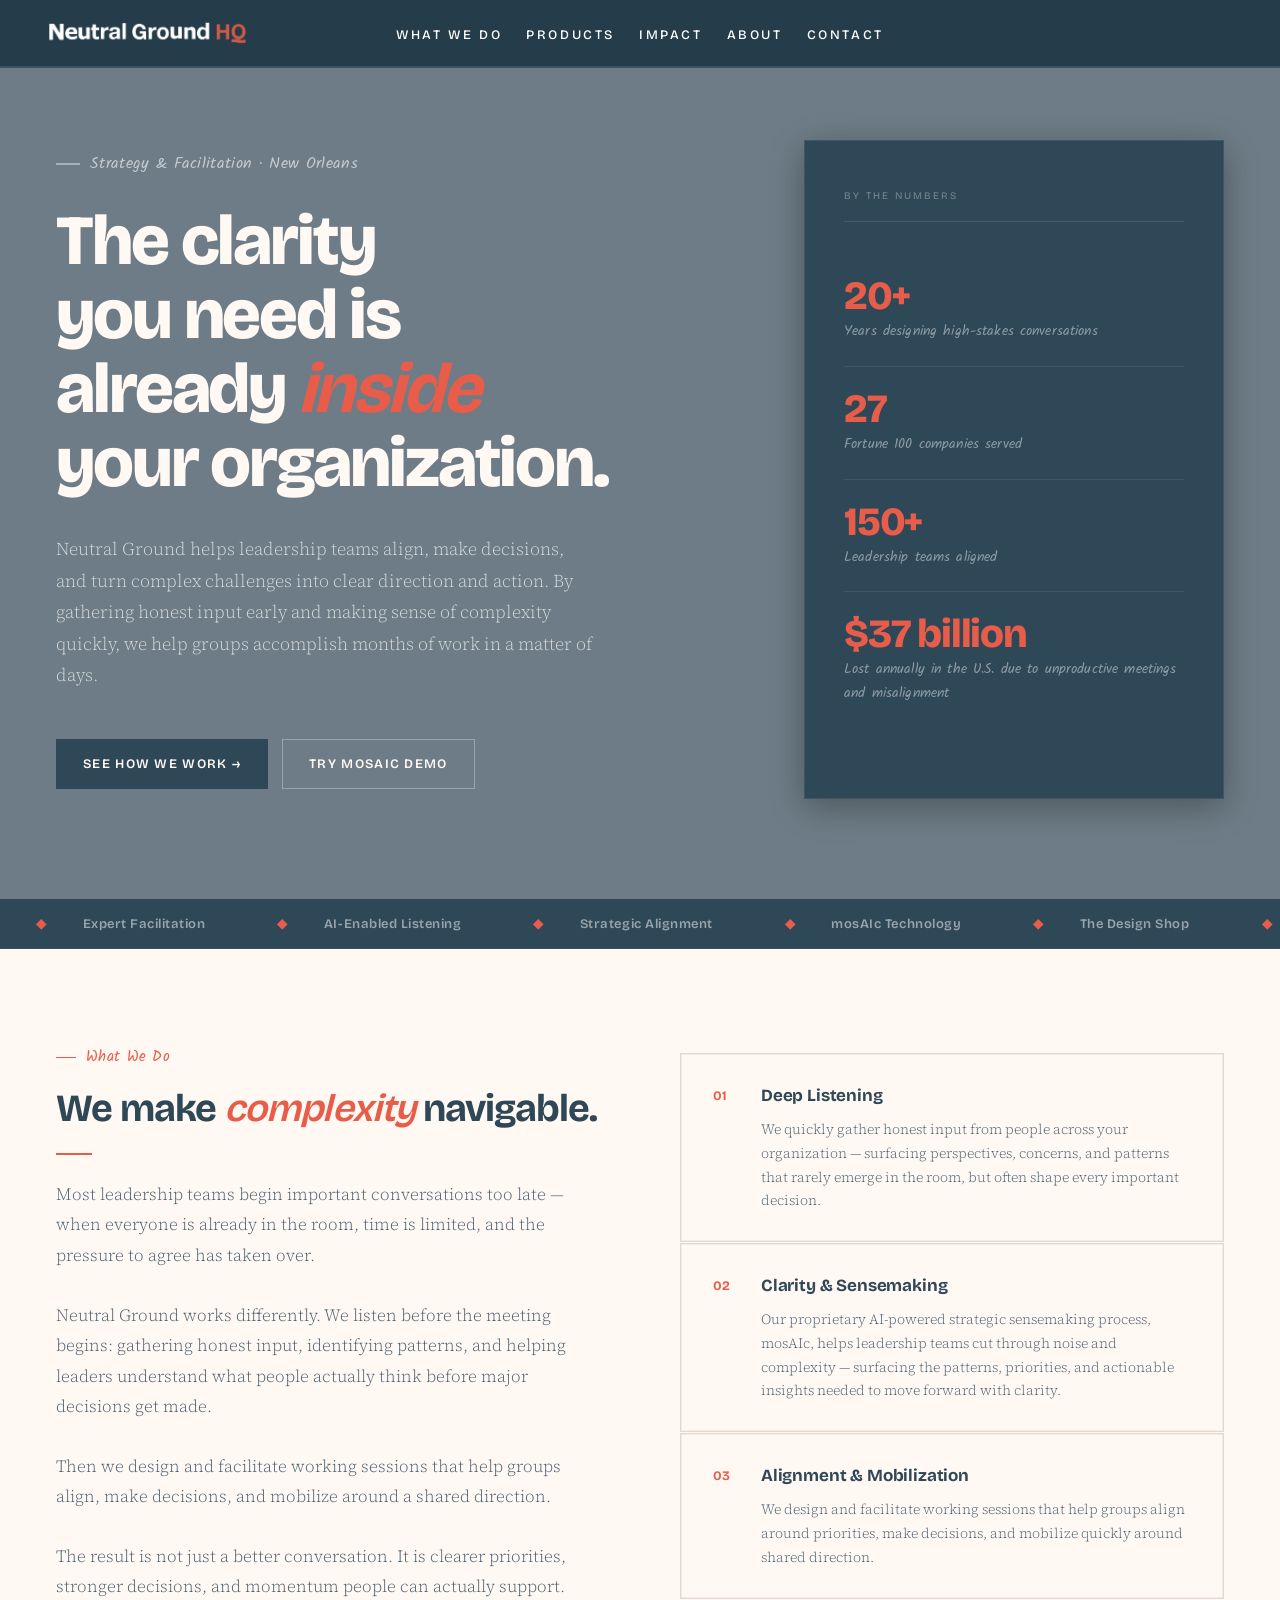
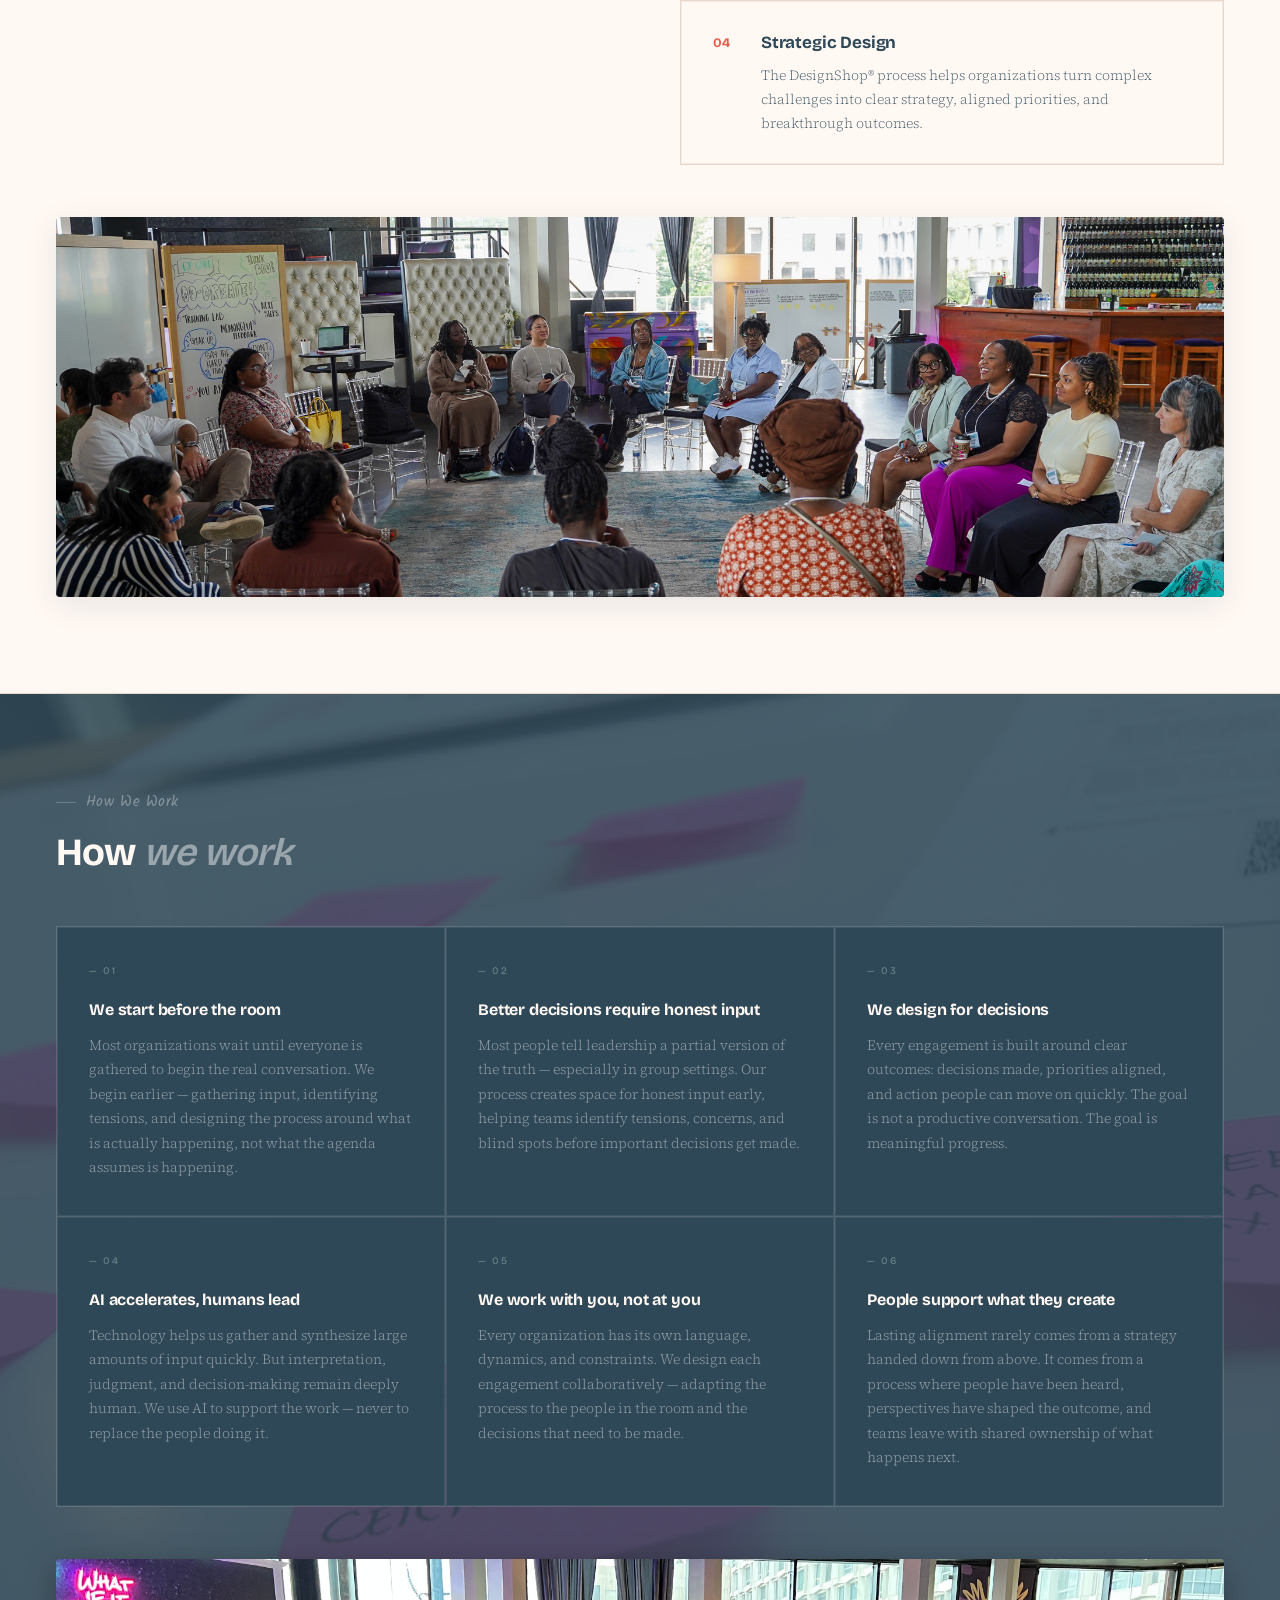
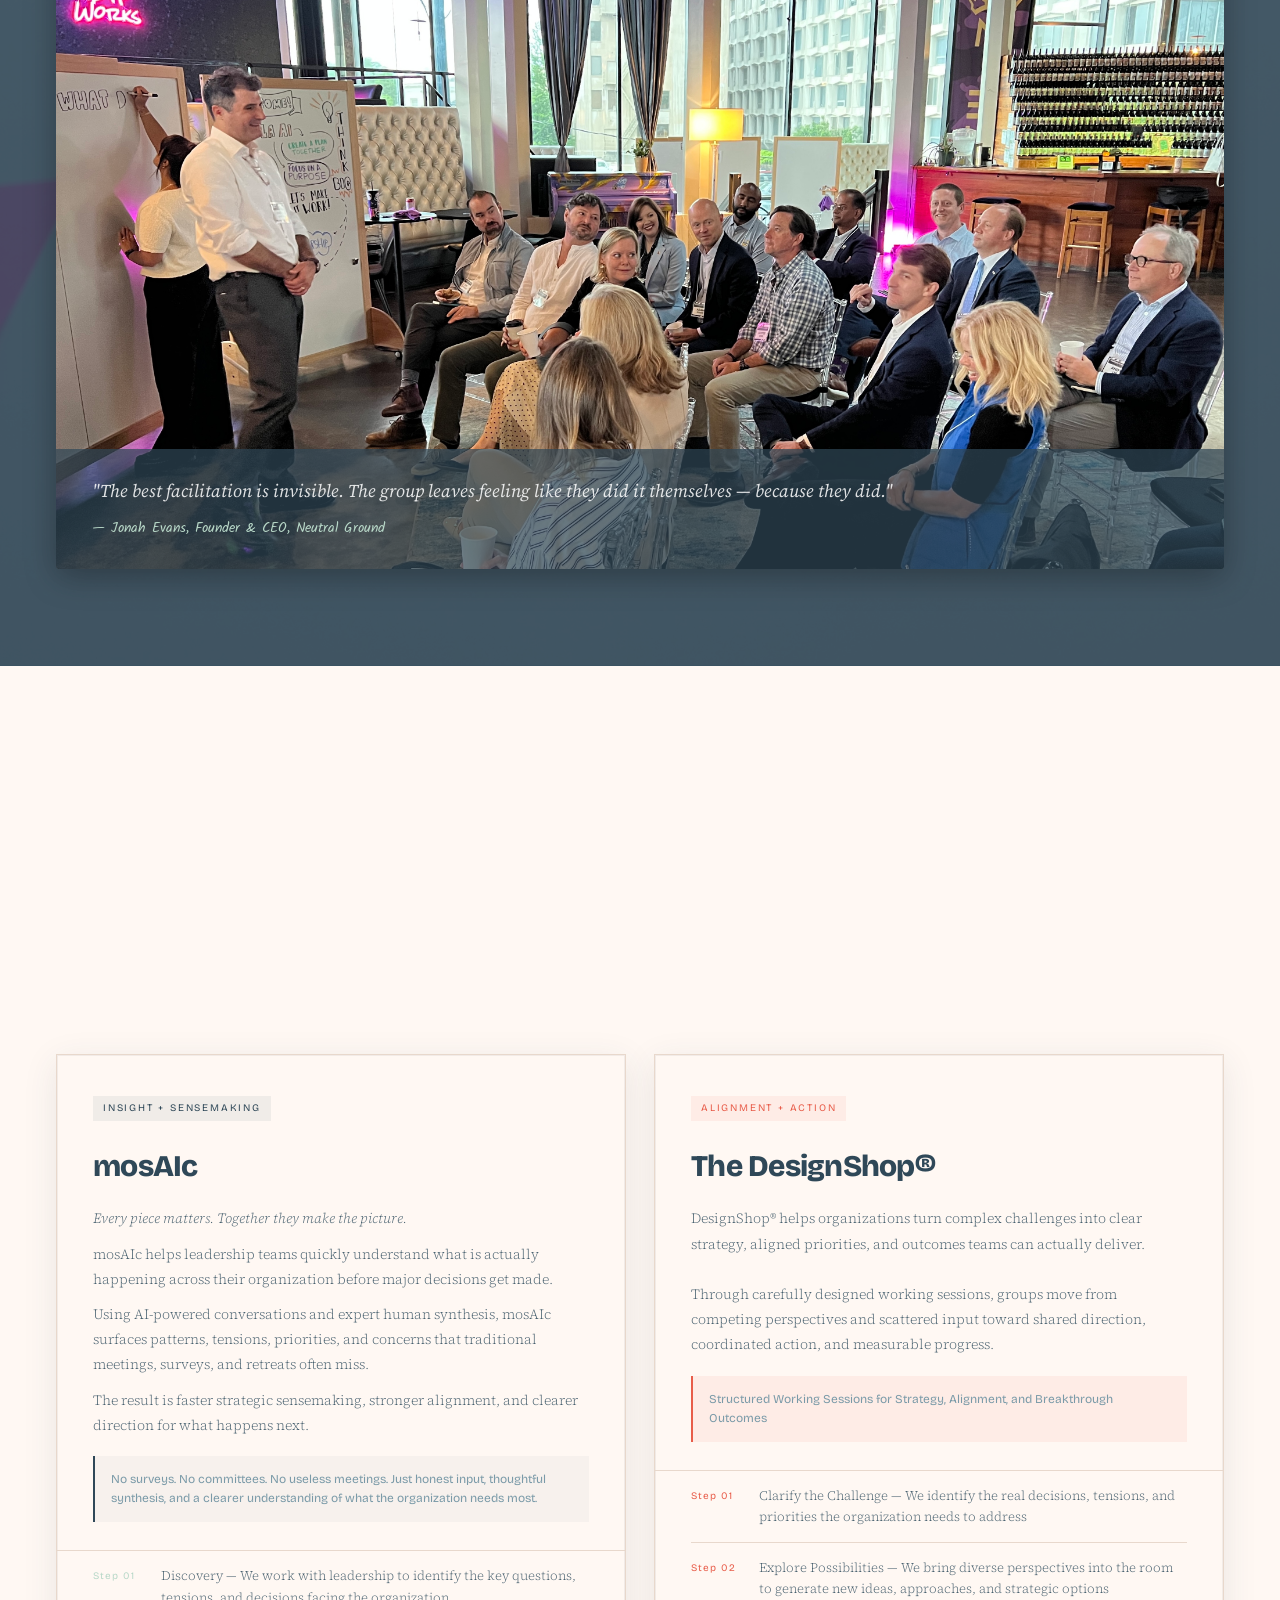
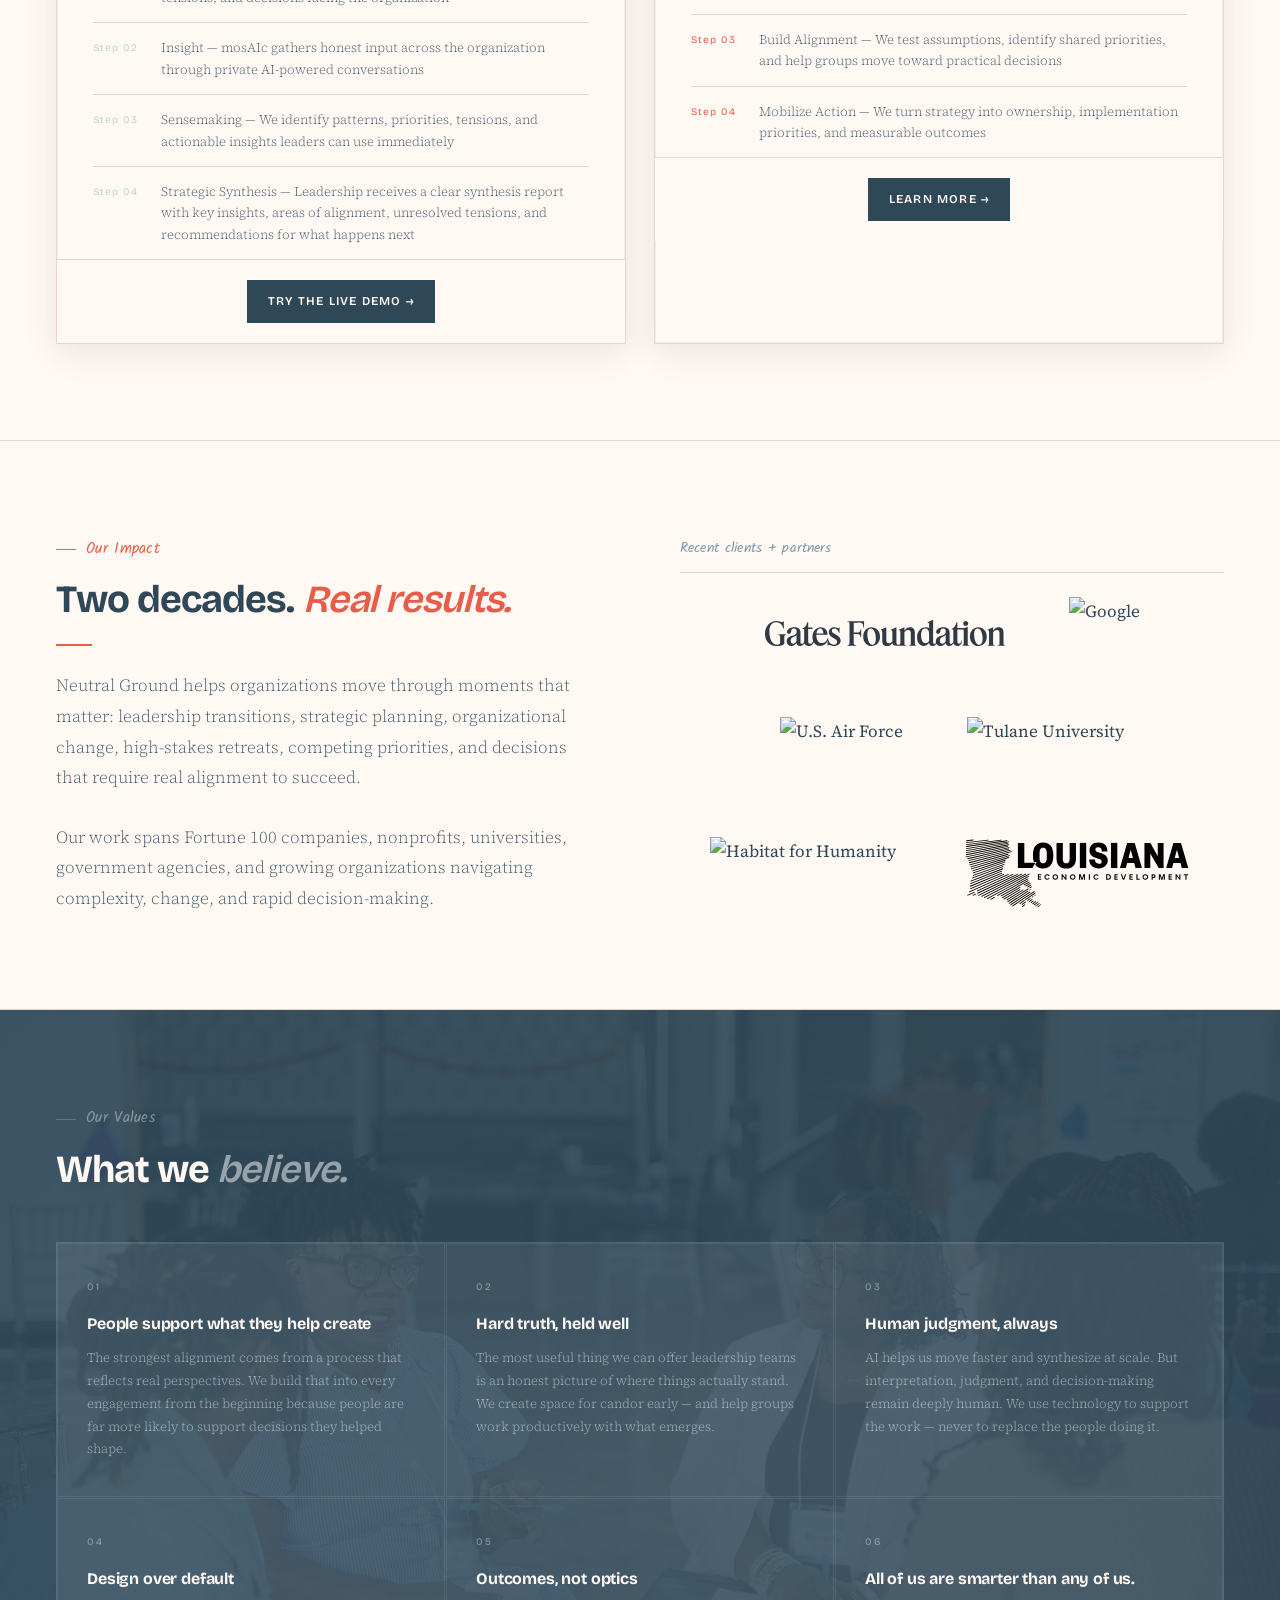
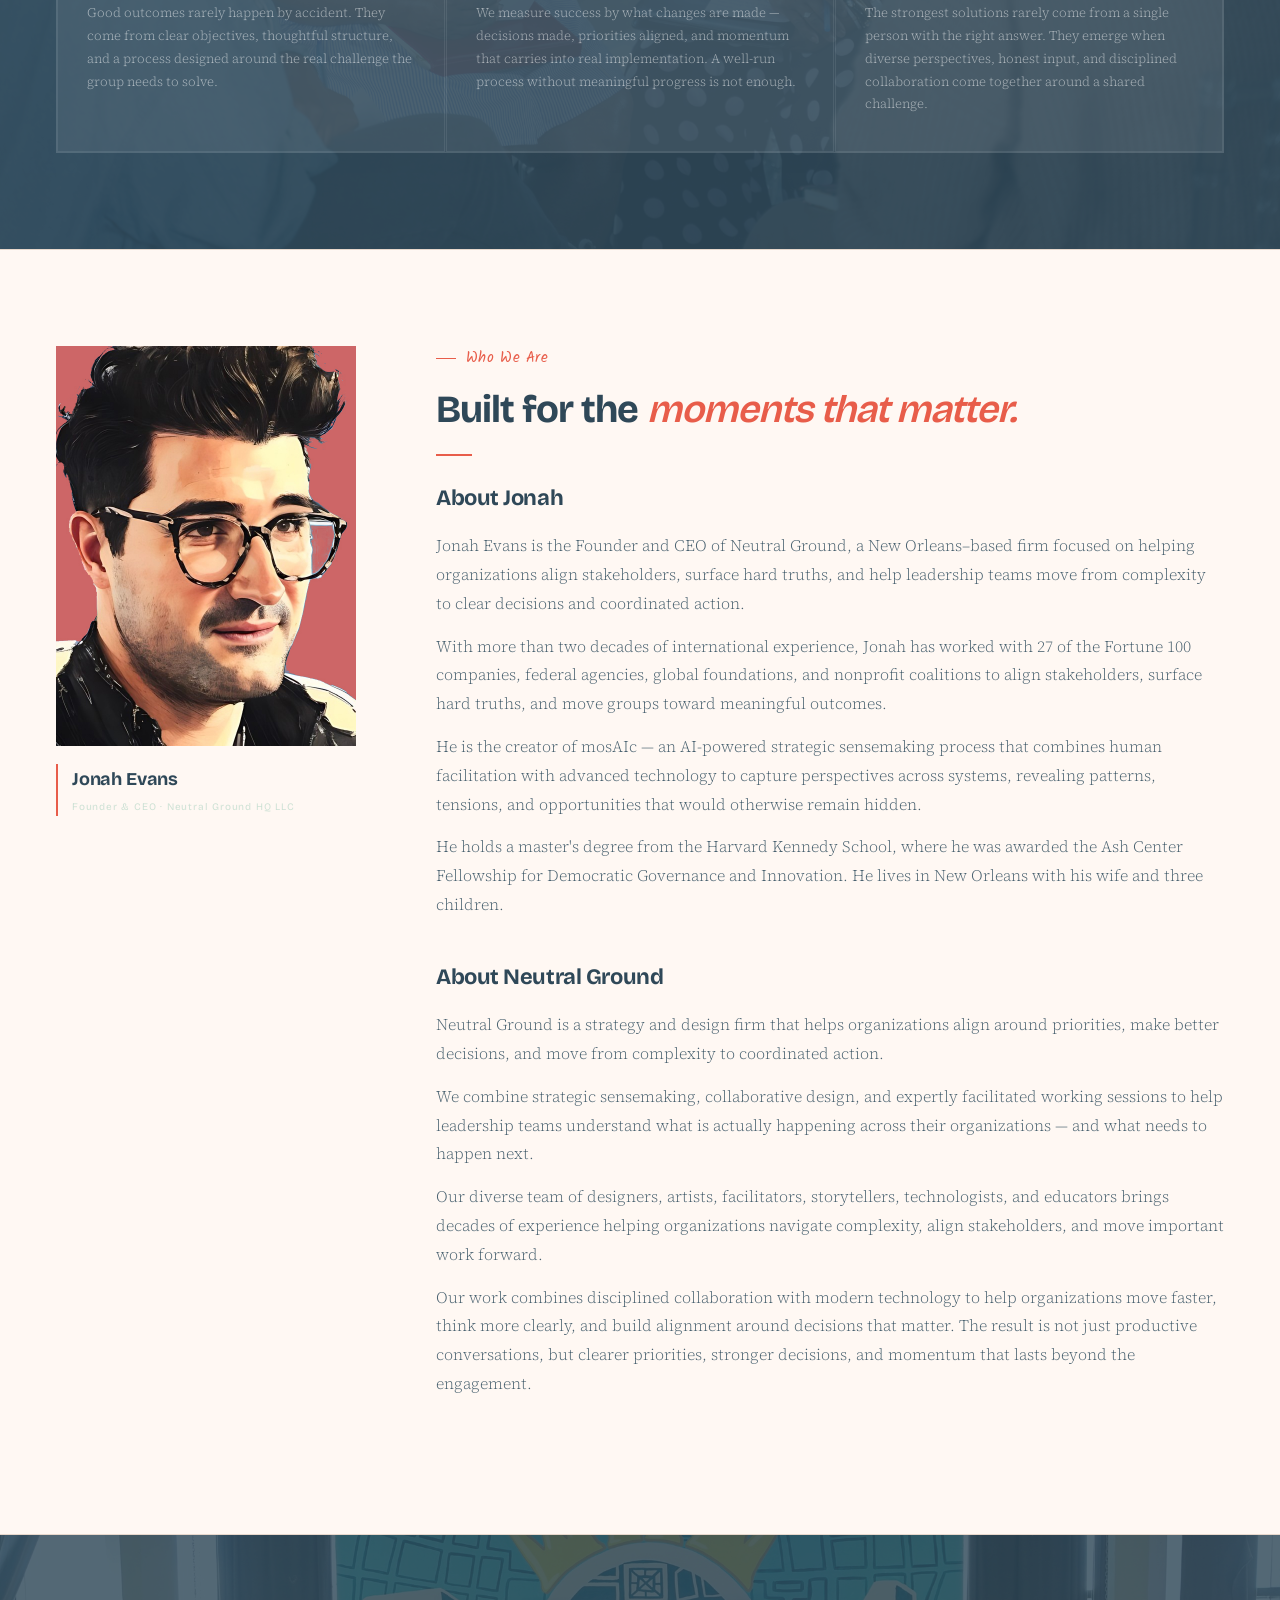
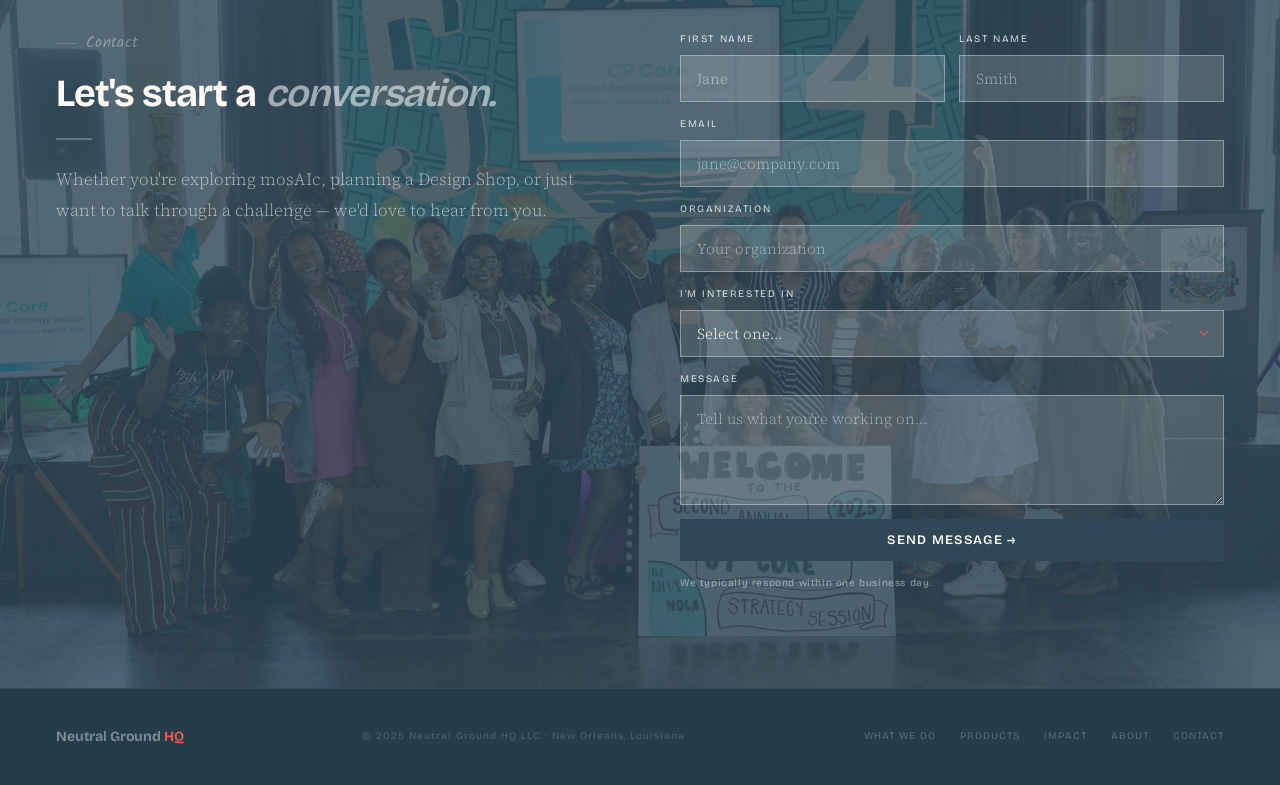
==== commit 2acf4905: "Nav: match hero-panel-label style (Bricolage uppercase, wide-tracked) Co-Authored-By: Claude Opus 4." ====
--- a/index.html
+++ b/index.html
@@ -17,7 +17,7 @@
   <link rel="preconnect" href="https://fonts.googleapis.com"/>
   <link rel="preconnect" href="https://fonts.gstatic.com" crossorigin/>
   <link href="https://fonts.googleapis.com/css2?family=Bricolage+Grotesque:opsz,wght@12..96,300;12..96,400;12..96,600;12..96,700;12..96,800&family=Source+Serif+4:ital,wght@0,300;0,400;1,300;1,400&family=Kalam:wght@300;400;700&display=swap" rel="stylesheet"/>
-  <link rel="stylesheet" href="styles.css?v=13"/>
+  <link rel="stylesheet" href="styles.css?v=14"/>
 </head>
 <body>
 
--- a/styles.css
+++ b/styles.css
@@ -80,10 +80,11 @@
 }
 
 .site-nav__links a {
-  font-family: var(--ff-body);
-  font-size: 16px;
-  font-weight: 400;
-  letter-spacing: 0.02em;
+  font-family: var(--ff-head);
+  font-size: 13px;
+  font-weight: 500;
+  letter-spacing: 0.2em;
+  text-transform: uppercase;
   color: #ffffff;
   text-decoration: none;
   white-space: nowrap;
